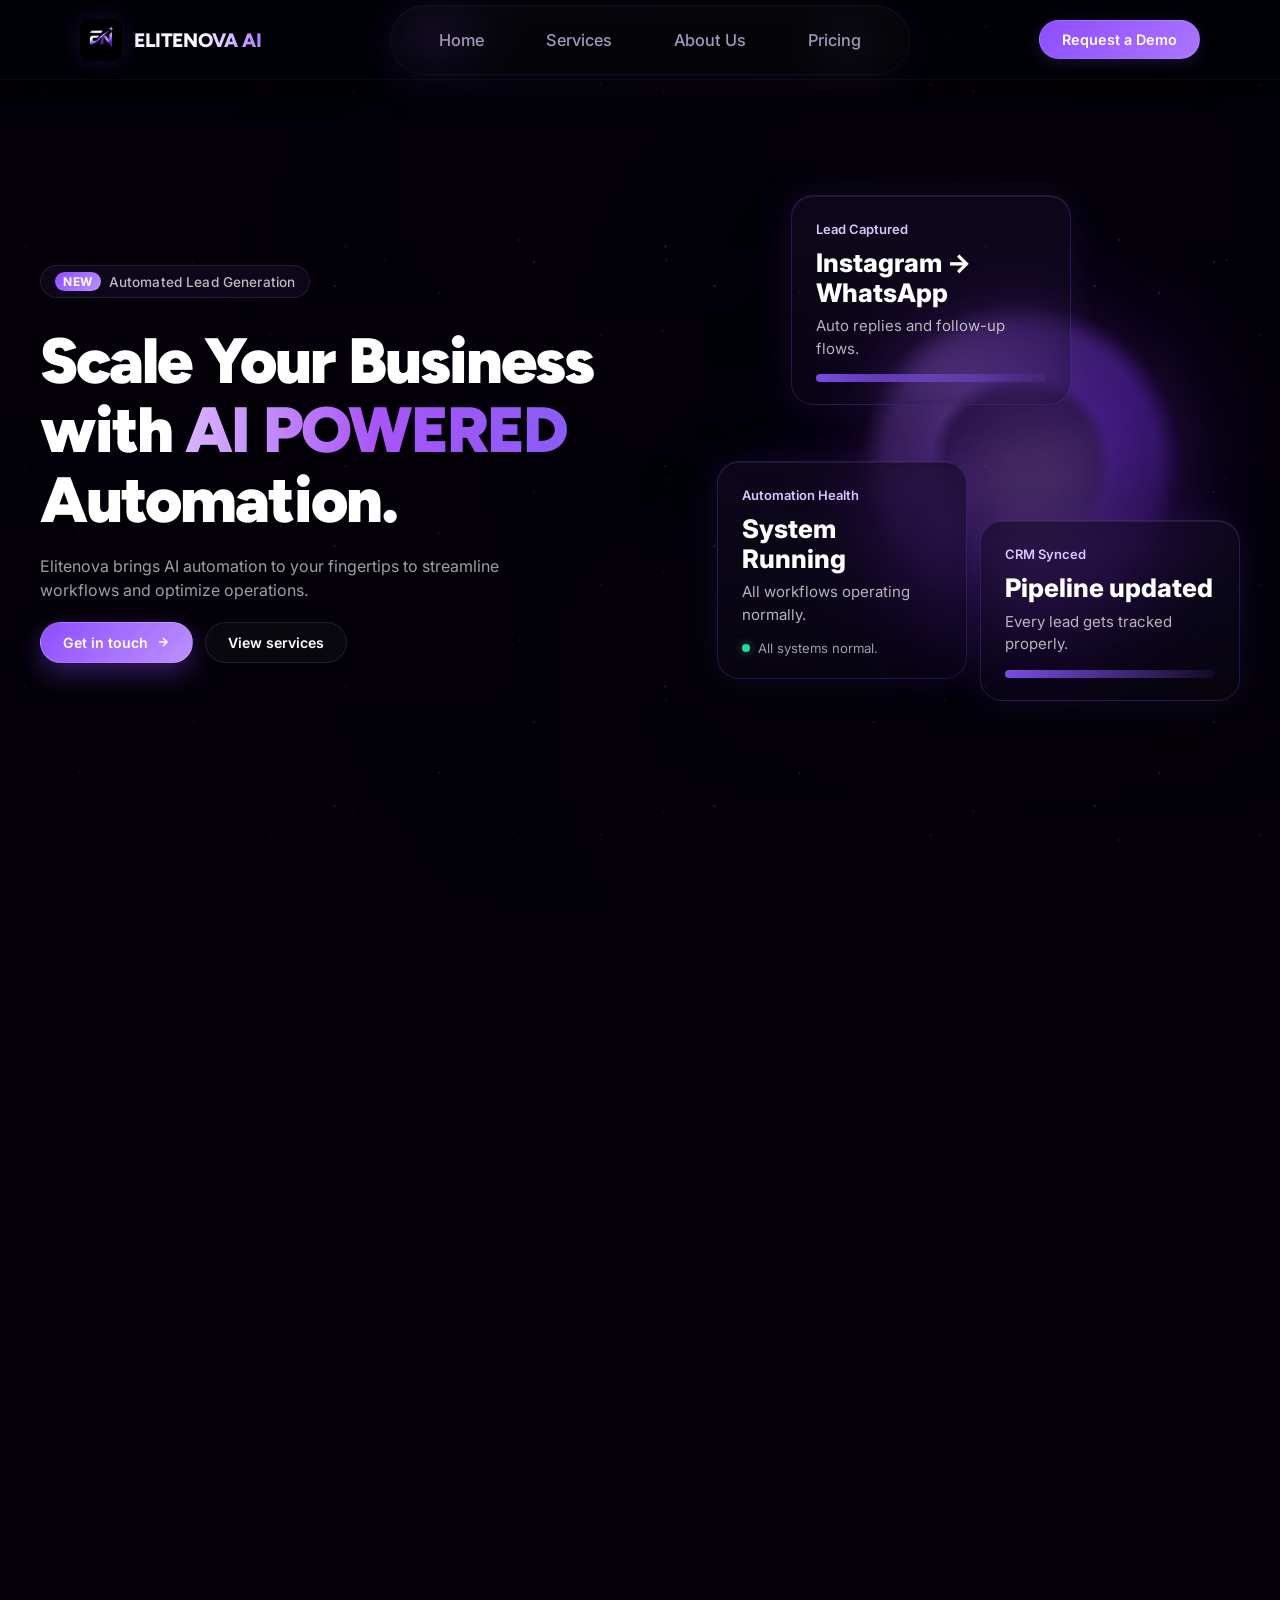
==== index.html @ 151b8655 "fixed up everything" ====
<!DOCTYPE html>
<html lang="en">
<head>
  <meta charset="UTF-8">
  <meta name="viewport" content="width=device-width, initial-scale=1.0">
  <meta name="description" content="Elitenova is a premium AI automation agency. Supercharge your workflow, automate lead generation, and scale operations with custom AI agents and intelligent data pipelines.">
  
  <!-- Open Graph Meta Tags -->
  <meta property="og:type" content="website">
  <meta property="og:title" content="Elitenova - Intelligent AI Automation & Custom Agents">
  <meta property="og:description" content="Supercharge your operations with intelligent workflows and autonomous AI agents designed to eliminate manual tasks and scale growth.">
  <meta property="og:image" content="https://framerusercontent.com/images/HMAXl2OBQIIUUaPBbnSBuo5EQYE.png">
  
  <!-- Page Title -->
  <title>Elitenova - Intelligent AI Automation for Modern Businesses</title>
  
  <!-- Favicon -->
  <link rel="icon" type="image/jpeg" href="./assets/ELITENOVA-LOGO.jpeg">
  
  <!-- CSS Stylesheet -->
  <link rel="stylesheet" href="./style.css">
  
  <!-- Three.js Import Map for ES Modules -->
  <script type="importmap">
    {
      "imports": {
        "three": "https://unpkg.com/three@0.160.0/build/three.module.js",
        "three/addons/": "https://unpkg.com/three@0.160.0/examples/jsm/"
      }
    }
  </script>
  <!-- Google Fonts for Integrations section -->
  <link href="https://fonts.googleapis.com/css2?family=Poppins:wght@400;600;700;800&family=Inter:wght@300;400;600&display=swap" rel="stylesheet">
  <style>
  /* Integrations / hero-like section styles inspired by reference */
  .integrations-section{padding:96px 24px;background:transparent;color:#fff;text-align:center}
  .integrations-section .section-tag{display:block;font-size:14px;color:#c8b9ff;margin-bottom:12px;font-family:Inter,system-ui,Segoe UI,Roboto}
  .integrations-section .section-title{font-family:Poppins,Inter,system-ui;font-weight:800;font-size:56px;line-height:1.02;margin:0 0 16px;color:#fff}
  .integrations-section .section-subtitle{max-width:900px;margin:0 auto 40px;color:rgba(255,255,255,0.78);font-size:16px}
  .integration-grid{display:flex;flex-wrap:nowrap;gap:28px;justify-content:center;align-items:center;overflow:hidden;padding:32px 8px}
  .integration-tile{width:84px;height:84px;background:#fff;border-radius:14px;display:flex;align-items:center;justify-content:center;box-shadow:0 6px 18px rgba(0,0,0,0.45);transition:transform .28s ease,box-shadow .28s;flex-shrink:0}
  .integration-tile img{width:44px;height:44px;object-fit:contain;border-radius:8px;filter:invert(1) grayscale(100%) brightness(200%)}
  /* Gmail tile should show full color logo */
  .integration-tile.brand-gmail{background:#ffffff}
  .integration-tile.brand-gmail img{filter:none;width:48px;height:48px;border-radius:6px}
  .integration-tile.brand-gmail svg{width:48px;height:48px}
  .integration-tile.center{width:110px;height:110px;border-radius:18px;background:linear-gradient(135deg,#7b3fd5,#b03cf0);box-shadow:0 30px 60px rgba(176,60,240,0.28);transform:scale(1.04)}
  .integration-tile.center img{width:56px;height:56px;filter:drop-shadow(0 6px 20px rgba(135,50,200,0.45))}
  .integration-actions{margin-top:40px;display:flex;gap:18px;justify-content:center}
  .btn-ghost{background:rgba(255,255,255,0.06);color:#fff;border:1px solid rgba(255,255,255,0.12);padding:12px 22px;border-radius:999px;font-family:Inter}
  @media(max-width:900px){.integration-grid{gap:18px;overflow-x:auto;padding:16px}.integrations-section .section-title{font-size:36px}}
  /* Brand color backgrounds for tiles */
  .integration-tile.brand-gmail{background:#ffffff}
  .integration-tile.brand-google{background:linear-gradient(135deg,#4285F4,#34A853,#FBBC05,#EA4335)}
  .integration-tile.brand-meta{background:#1877F2}
  .integration-tile.brand-openai{background:#111827}
  .integration-tile.brand-linkedin{background:#0077B5}
  .integration-tile.brand-instagram{background:linear-gradient(45deg,#f58529,#dd2a7b,#8134af)}
  /* subtle animated purple gradient overlay for integrations section */
  .integrations-section{position:relative;overflow:hidden}
  .integrations-section::after{content:"";position:absolute;inset:0;pointer-events:none;background:linear-gradient(180deg, rgba(138,43,226,0.08), rgba(75,0,130,0.08));mix-blend-mode:screen;filter:blur(28px);opacity:1;transform:translateZ(0);animation:slowShift 12s linear infinite}
  @keyframes slowShift{0%{transform:translateX(-6%) translateY(0) scale(1)}50%{transform:translateX(6%) translateY(-6px) scale(1.02)}100%{transform:translateX(-6%) translateY(0) scale(1)}}
  </style>
</head>
<body>

  <!-- Background Canvas Container for Three.js -->
  <div id="canvas-container">
    <canvas id="canvas-stars"></canvas>
    <canvas id="canvas-torus"></canvas>
  </div>

  <!-- Content Wrapper -->
  <div class="app-container">
    
    <!-- Ambient CSS Glow in case canvas loading takes time -->
    <div class="ambient-glow"></div>

    <!-- Header Navigation -->
    <header id="main-header">
      <div class="nav-container">
        <a href="#" class="logo">
          <img src="./assets/ELITENOVA-LOGO.jpeg" alt="Elitenova logo" class="logo-mark">
          <span class="logo-wordmark">ELITENOVA AI</span>
        </a>
        
        <div class="nav-pill">
          <ul class="nav-menu" id="nav-menu">
            <li><a href="index.html" class="nav-link">Home</a></li>
            <li><a href="services.html" class="nav-link">Services</a></li>
            <li><a href="about.html" class="nav-link">About Us</a></li>
            <li><a href="pricing.html" class="nav-link">Pricing</a></li>
            <li class="mobile-only"><a href="#cta" class="nav-cta-mobile">Request a Demo</a></li>
          </ul>
        </div>
        
        <div style="display: flex; align-items: center; gap: 16px;">
          <a href="#cta" class="nav-cta">Request a Demo</a>
          <div class="menu-toggle" id="menu-toggle">
            <span></span>
            <span></span>
            <span></span>
          </div>
        </div>
      </div>
    </header>

    <!-- Hero Section -->
    <section class="hero">
      <div class="hero-grid">
        <div class="hero-content">
          <div class="badge-capsule">
            <span class="badge-pill">New</span>
            <span class="badge-text">Automated Lead Generation</span>
          </div>

          <h1 class="hero-title">Scale Your Business with <span class="hero-accent">AI POWERED</span> Automation.</h1>

          <p class="hero-subtitle">Elitenova brings AI automation to your fingertips to streamline workflows and optimize operations.</p>

          <div class="hero-actions">
            <a href="#cta" class="btn btn-primary">
              Get in touch
              <svg viewBox="0 0 24 24" width="24" height="24">
                <line x1="5" y1="12" x2="19" y2="12"></line>
                <polyline points="12 5 19 12 12 19"></polyline>
              </svg>
            </a>
            <a href="#features" class="btn btn-secondary">View services</a>
          </div>
        </div>

        <div class="hero-visual" aria-hidden="true">
          <span class="hero-glow hero-glow-back"></span>
          <span class="hero-glow hero-glow-core"></span>
          <span class="hero-glow hero-glow-arc"></span>

          <div class="floating-card card-1">
            <small>Lead Captured</small>
            <h4>Instagram → WhatsApp</h4>
            <p>Auto replies and follow-up flows.</p>
            <div class="card-bar"></div>
          </div>

          <div class="floating-card card-2">
            <small>Automation Health</small>
            <h4>System Running</h4>
            <p>All workflows operating normally.</p>
            <div class="card-status">
              <span class="status-dot"></span>
              All systems normal.
            </div>
          </div>

          <div class="floating-card card-3">
            <small>CRM Synced</small>
            <h4>Pipeline updated</h4>
            <p>Every lead gets tracked properly.</p>
            <div class="card-bar"></div>
          </div>
        </div>
      </div>
    </section>

    <!-- WHY ELITENOVA AI? Bento Grid (Uiverse-style cards) - moved below Capabilities -->
    <!-- Section removed here; it will be re-inserted below the Capabilities section for a bento layout -->

    <!-- Logo Ticker Section -->
    <section class="ticker-section">
      <div class="ticker-title">Powering operations for modern teams</div>
      <div class="ticker-wrap">
        <!-- Doubled items to ensure seamless loop -->
        <div class="ticker-track">
          <div class="ticker-item">
            <svg viewBox="0 0 24 24" width="24" height="24"><path d="M12 2L2 7l10 5 10-5-10-5zM2 17l10 5 10-5M2 12l10 5 10-5" fill="none" stroke="currentColor" stroke-width="2" stroke-linecap="round" stroke-linejoin="round"/></svg>
            VERTEX TECH
          </div>
          <div class="ticker-item">
            <svg viewBox="0 0 24 24" width="24" height="24"><circle cx="12" cy="12" r="10" fill="none" stroke="currentColor" stroke-width="2"/><path d="M12 2a15.3 15.3 0 0 1 4 10 15.3 15.3 0 0 1-4 10 15.3 15.3 0 0 1-4-10 15.3 15.3 0 0 1 4-10z" fill="none" stroke="currentColor" stroke-width="2"/></svg>
            ORBIT GLOBAL
          </div>
          <div class="ticker-item">
            <svg viewBox="0 0 24 24" width="24" height="24"><polygon points="12 2 22 8.5 22 15.5 12 22 2 15.5 2 8.5" fill="none" stroke="currentColor" stroke-width="2" stroke-linejoin="round"/></svg>
            SYNAPSE AI
          </div>
          <div class="ticker-item">
            <svg viewBox="0 0 24 24" width="24" height="24"><path d="M18 3a3 3 0 0 0-3 3v12a3 3 0 0 0 3 3 3 3 0 0 0 3-3V6a3 3 0 0 0-3-3zM6 3a3 3 0 0 0-3 3v12a3 3 0 0 0 3 3 3 3 0 0 0 3-3V6a3 3 0 0 0-3-3z" fill="none" stroke="currentColor" stroke-width="2"/></svg>
            ECHO PROTOCOL
          </div>
          <div class="ticker-item">
            <svg viewBox="0 0 24 24" width="24" height="24"><path d="M4.5 16.5c-1.5 1.25-2.5 3-2.5 5.5h20c0-2.5-1-4.25-2.5-5.5S15 15 12 15s-6 .25-7.5 1.5z" fill="none" stroke="currentColor" stroke-width="2"/><circle cx="12" cy="6" r="4" fill="none" stroke="currentColor" stroke-width="2"/></svg>
            NEXUS CORP
          </div>
          <div class="ticker-item">
            <svg viewBox="0 0 24 24" width="24" height="24"><path d="M12 2L2 22h20L12 2z" fill="none" stroke="currentColor" stroke-width="2" stroke-linejoin="round"/></svg>
            APEX MATRIX
          </div>
          <!-- Loop Duplication -->
          <div class="ticker-item">
            <svg viewBox="0 0 24 24" width="24" height="24"><path d="M12 2L2 7l10 5 10-5-10-5zM2 17l10 5 10-5M2 12l10 5 10-5" fill="none" stroke="currentColor" stroke-width="2" stroke-linecap="round" stroke-linejoin="round"/></svg>
            VERTEX TECH
          </div>
          <div class="ticker-item">
            <svg viewBox="0 0 24 24" width="24" height="24"><circle cx="12" cy="12" r="10" fill="none" stroke="currentColor" stroke-width="2"/><path d="M12 2a15.3 15.3 0 0 1 4 10 15.3 15.3 0 0 1-4 10 15.3 15.3 0 0 1-4-10 15.3 15.3 0 0 1 4-10z" fill="none" stroke="currentColor" stroke-width="2"/></svg>
            ORBIT GLOBAL
          </div>
          <div class="ticker-item">
            <svg viewBox="0 0 24 24" width="24" height="24"><polygon points="12 2 22 8.5 22 15.5 12 22 2 15.5 2 8.5" fill="none" stroke="currentColor" stroke-width="2" stroke-linejoin="round"/></svg>
            SYNAPSE AI
          </div>
          <div class="ticker-item">
            <svg viewBox="0 0 24 24" width="24" height="24"><path d="M18 3a3 3 0 0 0-3 3v12a3 3 0 0 0 3 3 3 3 0 0 0 3-3V6a3 3 0 0 0-3-3zM6 3a3 3 0 0 0-3 3v12a3 3 0 0 0 3 3 3 3 0 0 0 3-3V6a3 3 0 0 0-3-3z" fill="none" stroke="currentColor" stroke-width="2"/></svg>
            ECHO PROTOCOL
          </div>
          <div class="ticker-item">
            <svg viewBox="0 0 24 24" width="24" height="24"><path d="M4.5 16.5c-1.5 1.25-2.5 3-2.5 5.5h20c0-2.5-1-4.25-2.5-5.5S15 15 12 15s-6 .25-7.5 1.5z" fill="none" stroke="currentColor" stroke-width="2"/><circle cx="12" cy="6" r="4" fill="none" stroke="currentColor" stroke-width="2"/></svg>
            NEXUS CORP
          </div>
          <div class="ticker-item">
            <svg viewBox="0 0 24 24" width="24" height="24"><path d="M12 2L2 22h20L12 2z" fill="none" stroke="currentColor" stroke-width="2" stroke-linejoin="round"/></svg>
            APEX MATRIX
          </div>
        </div>
      </div>
    </section>

    <!-- Services / Features Grid Section -->
    <section class="features-section" id="features">
      <div class="section-header reveal">
        <span class="section-tag">Capabilities</span>
        <h2 class="section-title">Automate everything. Focus on growth.</h2>
        <p class="section-subtitle">We design bespoke AI pipelines, autonomous agents, and smart databases integrated directly into your existing stack.</p>
      </div>
      
      <div class="features-grid">
        <!-- Feature 1 -->
          <div class="feature-card reveal">
            <div class="feature-icon-box">
              <svg viewBox="0 0 24 24" aria-hidden="true"><path d="M12 12a4 4 0 1 0-4-4 4 4 0 0 0 4 4zM6 20v-1a4 4 0 0 1 4-4h4a4 4 0 0 1 4 4v1" stroke-linecap="round" stroke-linejoin="round"/></svg>
            </div>
            <h3>Lead Generation</h3>
            <p class="feature-lead"><strong>Generate More Qualified Leads</strong></p>
            <ul class="feature-list">
              <li><svg viewBox="0 0 24 24" aria-hidden="true"><polyline points="20 6 9 17 4 12" stroke-linecap="round" stroke-linejoin="round"/></svg><span>Capture leads automatically</span></li>
              <li><svg viewBox="0 0 24 24" aria-hidden="true"><polyline points="20 6 9 17 4 12" stroke-linecap="round" stroke-linejoin="round"/></svg><span>Organize customer inquiries</span></li>
              <li><svg viewBox="0 0 24 24" aria-hidden="true"><polyline points="20 6 9 17 4 12" stroke-linecap="round" stroke-linejoin="round"/></svg><span>Never miss an opportunity</span></li>
              <li><svg viewBox="0 0 24 24" aria-hidden="true"><polyline points="20 6 9 17 4 12" stroke-linecap="round" stroke-linejoin="round"/></svg><span>Increase conversion potential</span></li>
            </ul>
          </div>

          <!-- Feature 2 -->
          <div class="feature-card reveal">
            <div class="feature-icon-box">
              <svg viewBox="0 0 24 24" aria-hidden="true"><path d="M12 2v4" stroke-linecap="round" stroke-linejoin="round"/><path d="M7 8h10l-1 9H8z" stroke-linecap="round" stroke-linejoin="round"/></svg>
            </div>
            <h3>Customer Automation</h3>
            <p class="feature-lead"><strong>Automate Customer Communication</strong></p>
            <ul class="feature-list">
              <li><svg viewBox="0 0 24 24" aria-hidden="true"><circle cx="12" cy="12" r="10" stroke-linecap="round" stroke-linejoin="round"/></svg><span>Instant customer responses</span></li>
              <li><svg viewBox="0 0 24 24" aria-hidden="true"><circle cx="12" cy="12" r="10" stroke-linecap="round" stroke-linejoin="round"/></svg><span>24/7 engagement</span></li>
              <li><svg viewBox="0 0 24 24" aria-hidden="true"><circle cx="12" cy="12" r="10" stroke-linecap="round" stroke-linejoin="round"/></svg><span>Automated follow-ups</span></li>
              <li><svg viewBox="0 0 24 24" aria-hidden="true"><circle cx="12" cy="12" r="10" stroke-linecap="round" stroke-linejoin="round"/></svg><span>Improved customer experience</span></li>
            </ul>
          </div>

          <!-- Feature 3 -->
          <div class="feature-card reveal">
            <div class="feature-icon-box">
              <svg viewBox="0 0 24 24" aria-hidden="true"><path d="M3 17l6-6 4 4 8-8" stroke-linecap="round" stroke-linejoin="round"/></svg>
            </div>
            <h3>Business Growth</h3>
            <p class="feature-lead"><strong>Scale Your Business Efficiently</strong></p>
            <ul class="feature-list">
              <li><svg viewBox="0 0 24 24" aria-hidden="true"><path d="M3 17l6-6 4 4 8-8" stroke-linecap="round" stroke-linejoin="round"/></svg><span>Reduce manual workload</span></li>
              <li><svg viewBox="0 0 24 24" aria-hidden="true"><path d="M3 17l6-6 4 4 8-8" stroke-linecap="round" stroke-linejoin="round"/></svg><span>Save valuable time</span></li>
              <li><svg viewBox="0 0 24 24" aria-hidden="true"><path d="M3 17l6-6 4 4 8-8" stroke-linecap="round" stroke-linejoin="round"/></svg><span>Streamline operations</span></li>
              <li><svg viewBox="0 0 24 24" aria-hidden="true"><path d="M3 17l6-6 4 4 8-8" stroke-linecap="round" stroke-linejoin="round"/></svg><span>Focus on growth</span></li>
            </ul>
          </div>

        
      </div>
    </section>
    <!-- WHY ELITENOVA AI? Bento Grid (Uiverse-style cards) - inserted below Capabilities -->
    <section class="why-section reveal" id="why">
      <div class="why-header">
        <div class="bento-badge">WHY ELITENOVA AI?</div>
        <h2 class="why-title">Why choose Elitenova</h2>
        <p class="why-sub">Save time, convert more leads, and scale support with intelligent automation built for modern teams.</p>
      </div>

      <div class="bento-grid">
        <!-- Card: Save Time Through Automation (Large) -->
        <div class="card card--lg reveal" tabindex="0">
          <div class="card__border"></div>
          <div class="card_title__container">
            <span class="card_title">Save Time Through Automation</span>
            <p class="card_paragraph">Automate repetitive workflows so teams focus on high-value work.</p>
          </div>
          <hr class="line" />
          <ul class="card__list">
            <li class="card__list_item"><span class="check">[✓]</span><span class="list_text">Automate workflows</span></li>
            <li class="card__list_item"><span class="check">[✓]</span><span class="list_text">Reduce manual tasks</span></li>
            <li class="card__list_item"><span class="check">[✓]</span><span class="list_text">Faster time-to-value</span></li>
          </ul>
          <button class="button">Book a Call</button>
        </div>

        <!-- Card: Never Miss A Lead (Medium) -->
        <div class="card card--md reveal" tabindex="0">
          <div class="card__border"></div>
          <div class="card_title__container">
            <span class="card_title">Never Miss A Lead</span>
            <p class="card_paragraph">Centralize capture and routing so prospects are followed up instantly.</p>
          </div>
          <hr class="line" />
          <ul class="card__list">
            <li class="card__list_item"><span class="check">[✓]</span><span class="list_text">Centralized lead capture</span></li>
            <li class="card__list_item"><span class="check">[✓]</span><span class="list_text">Instant routing</span></li>
            <li class="card__list_item"><span class="check">[✓]</span><span class="list_text">Auto follow-ups</span></li>
          </ul>
          <button class="button">Book a Call</button>
        </div>

        <!-- Card: Improve Customer Response Speed (Medium) -->
        <div class="card card--md reveal" tabindex="0">
          <div class="card__border"></div>
          <div class="card_title__container">
            <span class="card_title">Improve Customer Response Speed</span>
            <p class="card_paragraph">Instant automated replies and smart routing improve satisfaction.</p>
          </div>
          <hr class="line" />
          <ul class="card__list">
            <li class="card__list_item"><span class="check">[✓]</span><span class="list_text">Instant replies</span></li>
            <li class="card__list_item"><span class="check">[✓]</span><span class="list_text">Smart routing</span></li>
            <li class="card__list_item"><span class="check">[✓]</span><span class="list_text">24/7 engagement</span></li>
          </ul>
          <button class="button">Book a Call</button>
        </div>

        <!-- Card: Reduce Manual Work (Small) -->
        <div class="card card--sm reveal" tabindex="0">
          <div class="card__border"></div>
          <div class="card_title__container">
            <span class="card_title">Reduce Manual Work</span>
            <p class="card_paragraph">Automations replace tedious tasks with reliable processes.</p>
          </div>
          <hr class="line" />
          <ul class="card__list">
            <li class="card__list_item"><span class="check">[✓]</span><span class="list_text">Eliminate repetitive tasks</span></li>
            <li class="card__list_item"><span class="check">[✓]</span><span class="list_text">Reliable processes</span></li>
          </ul>
          <button class="button">Book a Call</button>
        </div>

        <!-- Card: Scale Support & Increase Conversions (Small) -->
        <div class="card card--sm reveal" tabindex="0">
          <div class="card__border"></div>
          <div class="card_title__container">
            <span class="card_title">Scale Support & Increase Conversions</span>
            <p class="card_paragraph">Smart assistants handle routine queries while personalized nudges lift conversion rates.</p>
          </div>
          <hr class="line" />
          <ul class="card__list">
            <li class="card__list_item"><span class="check">[✓]</span><span class="list_text">Smart assistants</span></li>
            <li class="card__list_item"><span class="check">[✓]</span><span class="list_text">Personalized nudges</span></li>
          </ul>
          <button class="button">Book a Call</button>
        </div>

        <!-- Card: Extras / small promo (Medium) -->
        <div class="card card--md reveal" tabindex="0">
          <div class="card__border"></div>
          <div class="card_title__container">
            <span class="card_title">Increase Conversions</span>
            <p class="card_paragraph">Convert more visitors with timely contextual nudges and smart routing.</p>
          </div>
          <hr class="line" />
          <ul class="card__list">
            <li class="card__list_item"><span class="check">[✓]</span><span class="list_text">Higher conversion rates</span></li>
          </ul>
          <button class="button">Book a Call</button>
        </div>
      </div>
    </section>

    <!-- Integrations Section (reference: adsgency.ai) -->
    <section class="integrations-section" id="integrations">
      <div class="section-header">
        <span class="section-tag">Integrations</span>
        <h2 class="section-title">Launch your Campaign from One Platform</h2>
        <p class="section-subtitle">Launch and promote your content with ease using our integrated advertising platform.</p>
      </div>

      <div class="integration-grid" role="list">
        <div class="integration-tile brand-gmail" role="listitem" aria-label="Gmail">
          <!-- User-provided Gmail SVG (sized 32x32) -->
          <svg xmlns="http://www.w3.org/2000/svg" width="48" height="48" viewBox="0 0 32 32" id="gmail">
            <path fill="#ea4435" d="M16.58,19.1068l-12.69-8.0757A3,3,0,0,1,7.1109,5.97l9.31,5.9243L24.78,6.0428A3,3,0,0,1,28.22,10.9579Z"></path>
            <path fill="#00ac47" d="M25.5,5.5h4a0,0,0,0,1,0,0v18a3,3,0,0,1-3,3h0a3,3,0,0,1-3-3V7.5a2,2,0,0,1,2-2Z" transform="rotate(180 26.5 16)"></path>
            <path fill="#ffba00" d="M29.4562,8.0656c-.0088-.06-.0081-.1213-.0206-.1812-.0192-.0918-.0549-.1766-.0823-.2652a2.9312,2.9312,0,0,0-.0958-.2993c-.02-.0475-.0508-.0892-.0735-.1354A2.9838,2.9838,0,0,0,28.9686,6.8c-.04-.0581-.09-.1076-.1342-.1626a3.0282,3.0282,0,0,0-.2455-.2849c-.0665-.0647-.1423-.1188-.2146-.1771a3.02,3.02,0,0,0-.24-.1857c-.0793-.0518-.1661-.0917-.25-.1359-.0884-.0461-.175-.0963-.267-.1331-.0889-.0358-.1837-.0586-.2766-.0859s-.1853-.06-.2807-.0777a3.0543,3.0543,0,0,0-.357-.036c-.0759-.0053-.1511-.0186-.2273-.018a2.9778,2.9778,0,0,0-.4219.0425c-.0563.0084-.113.0077-.1689.0193a33.211,33.211,0,0,0-.5645.178c-.0515.022-.0966.0547-.1465.0795A2.901,2.901,0,0,0,23.5,8.5v5.762l4.72-3.3043a2.8878,2.8878,0,0,0,1.2359-2.8923Z"></path>
            <path fill="#4285f4" d="M5.5,5.5h0a3,3,0,0,1,3,3v18a0,0,0,0,1,0,0h-4a2,2,0,0,1-2-2V8.5a3,3,0,0,1,3-3Z"></path>
            <path fill="#c52528" d="M2.5439,8.0656c.0088-.06.0081-.1213.0206-.1812.0192-.0918.0549-.1766.0823-.2652A2.9312,2.9312,0,0,1,2.7426,7.32c.02-.0475.0508-.0892.0736-.1354A2.9719,2.9719,0,0,1,3.0316,6.8c.04-.0581.09-.1076.1342-.1626a3.0272,3.0272,0,0,1,.2454-.2849c.0665-.0647.1423-.1188.2147-.1771a3.0005,3.0005,0,0,1,.24-.1857c.0793-.0518.1661-.0917.25-.1359A2.9747,2.9747,0,0,1,4.3829,5.72c.089-.0358.1838-.0586.2766-.0859s.1853-.06.2807-.0777a3.0565,3.0565,0,0,1,.357-.036c.076-.0053.1511-.0186.2273-.018a2.9763,2.9763,0,0,1,.4219.0425c.0563.0084.113.0077.169.0193a2.9056,2.9056,0,0,1,.286.0888,2.9157,2.9157,0,0,1,.2785.0892c.0514.022.0965.0547.1465.0795a2.9745,2.9745,0,0,1,.3742.21A2.9943,2.9943,0,0,1,8.5,8.5v5.762L3.78,10.9579A2.8891,2.8891,0,0,1,2.5439,8.0656Z"></path>
          </svg>
        </div>

        

        <div class="integration-tile brand-meta" role="listitem">
          <img src="https://cdn.jsdelivr.net/gh/simple-icons/simple-icons/icons/meta.svg" alt="Meta">
        </div>

        <div class="integration-tile brand-openai" role="listitem">
          <img src="https://cdn.jsdelivr.net/gh/simple-icons/simple-icons/icons/facebook.svg" alt="OpenAI">
        </div>

        <div class="integration-tile brand-linkedin" role="listitem">
          <img src="https://cdn.jsdelivr.net/gh/simple-icons/simple-icons/icons/linkedin.svg" alt="LinkedIn">
        </div>

        <div class="integration-tile brand-instagram" role="listitem">
          <img src="https://cdn.jsdelivr.net/gh/simple-icons/simple-icons/icons/instagram.svg" alt="Instagram">
        </div>
      </div>

      <div class="integration-actions">
        <a class="btn-ghost" href="#cta">Request Demo</a>
      </div>
    </section>

    <!-- Call To Action Section -->
    <section class="cta-section" id="cta">
      <div class="cta-box reveal">
        <div class="cta-sheen" aria-hidden="true"></div>
        <span class="cta-tag">Partner with Elitenova</span>
        <h2 class="cta-title">Unlock Next-Gen Efficiency</h2>
        <p class="cta-desc">Build custom integrations, and smart virtual assistants.<br> Book a demo today.</p>
        
        <form class="cta-form" id="cta-form">
          <input type="email" class="cta-input" placeholder="Enter your business email" required>
          <button type="submit" class="cta-btn">Book Discovery Call</button>
        </form>
        <div class="cta-msg" id="cta-msg">Thank you! We will reach out shortly to schedule your call.</div>
      </div>
    </section>

    <!-- Footer -->
    <div id="site-footer"></div>

  </div>

  <!-- JavaScript Entrypoints -->
  <script type="module" src="./background3d.js"></script>
  <script type="module" src="./main.js"></script>
  <script src="./footer.js"></script>
</body>
</html>
---- style.css ----
/* Import modern premium typography */
@import url('https://fonts.googleapis.com/css2?family=Figtree:ital,wght@0,300..900;1,300..900&family=Inter:wght@100..900&display=swap');

/* Reset and Core Variables */
:root {
  --bg-color: #040109;
  --bg-card: rgba(17, 10, 29, 0.58);
  --border-color: rgba(210, 191, 255, 0.12);
  --text-primary: #ffffff;
  --text-muted: #a199b8;
  --primary-purple: #8d4dff;
  --primary-glow: rgba(141, 77, 255, 0.52);
  --accent-pink: #d9b5ff;
  --accent-pink-glow: rgba(217, 181, 255, 0.34);
  --accent-violet-deep: #5d22d8;
  --accent-silver: #f4f1ff;
  --transition-smooth: all 0.35s cubic-bezier(0.16, 1, 0.3, 1);
  --font-heading: 'Figtree', sans-serif;
  --font-body: 'Inter', sans-serif;
}

* {
  box-sizing: border-box;
  margin: 0;
  padding: 0;
}

html,
body {
  width: 100%;
  height: 100%;
  background-color: var(--bg-color);
  color: var(--text-primary);
  font-family: var(--font-body);
  overflow-x: hidden;
  scroll-behavior: smooth;
  -webkit-font-smoothing: antialiased;
}

/* Custom Scrollbar */
::-webkit-scrollbar {
  width: 8px;
}

::-webkit-scrollbar-track {
  background: var(--bg-color);
}

::-webkit-scrollbar-thumb {
  background: rgba(255, 255, 255, 0.15);
  border-radius: 4px;
}

::-webkit-scrollbar-thumb:hover {
  background: var(--primary-purple);
}

/* Ambient Glow Background Element (pure CSS backing backup) */
.ambient-glow {
  position: absolute;
  top: 48%;
  left: 50%;
  transform: translate(-50%, -50%);
  width: 640px;
  height: 640px;
  background: radial-gradient(circle, rgba(151, 86, 255, 0.18) 0%, rgba(126, 58, 242, 0.08) 34%, rgba(3, 0, 8, 0) 72%);
  filter: blur(110px);
  pointer-events: none;
  z-index: 1;
}

/* Background 3D Canvas Container */
#canvas-container {
  position: fixed;
  top: 0;
  left: 0;
  width: 100vw;
  height: 100vh;
  z-index: 0;
  pointer-events: none;
}

/* Base Wrapper for Content */
.app-container {
  position: relative;
  width: 100%;
  z-index: 1;
}

/* Header & Navbar */
header {
  position: fixed;
  top: 0;
  left: 0;
  width: 100%;
  height: 80px;
  display: flex;
  justify-content: center;
  align-items: center;
  z-index: 9999;
  transition: var(--transition-smooth);
  background: rgba(3, 0, 8, 0.56);
  backdrop-filter: blur(10px);
  -webkit-backdrop-filter: blur(10px);
  border-bottom: 1px solid rgba(255, 255, 255, 0.03);
  box-shadow: 0 6px 30px rgba(0, 0, 0, 0.55);
}

header.scrolled {
  /* Keep scrolled state slightly stronger */
  background: rgba(3, 0, 8, 0.8);
  backdrop-filter: blur(12px);
  -webkit-backdrop-filter: blur(12px);
  border-bottom: 1px solid var(--border-color);
  height: 70px;
}

.nav-container {
  width: 100%;
  max-width: 1200px;
  padding: 0 40px;
  display: flex;
  justify-content: space-between;
  align-items: center;
}

.logo {
  display: flex;
  align-items: center;
  gap: 12px;
  text-decoration: none;
  color: var(--text-primary);
  font-family: var(--font-heading);
  font-weight: 800;
  font-size: 1.22rem;
  letter-spacing: -0.02em;
}

.logo-mark {
  width: 42px;
  height: 42px;
  object-fit: cover;
  object-position: center 56%;
  border-radius: 10px;
  box-shadow: 0 0 24px rgba(141, 77, 255, 0.18);
}

.logo-wordmark {
  /* Animated gradient text: shifts to purple-white on hover */
  background: linear-gradient(90deg, #f4f1ff 0%, #ffffff 24%, var(--primary-purple) 60%, #ab75ff 100%);
  background-size: 200% 100%;
  background-position: 0% 0%;
  -webkit-background-clip: text;
  background-clip: text;
  -webkit-text-fill-color: transparent;
  transition: background-position 520ms cubic-bezier(0.2, 0.9, 0.2, 1), filter 360ms ease;
}

.logo:hover .logo-wordmark {
  background-position: 100% 0%;
  filter: drop-shadow(0 6px 18px rgba(141, 77, 255, 0.14));
}

.nav-menu {
  display: flex;
  align-items: center;
  gap: 32px;
  list-style: none;
}

.nav-link {
  text-decoration: none;
  color: var(--text-muted);
  font-weight: 500;
  font-size: 0.95rem;
  transition: var(--transition-smooth);
  position: relative;
}

.nav-link:hover {
  color: var(--text-primary);
}

.nav-link::after {
  /* underline removed for per-link bubble design */
  display: none;
}

/* Liquid-glass pill wrapper for navbar (visual only) */
.nav-pill {
  position: relative;
  display: inline-flex;
  align-items: center;
  padding: 14px 34px;
  border-radius: 999px;
  background: linear-gradient(180deg, rgba(255, 255, 255, 0.02), rgba(255, 255, 255, 0.01));
  border: 1px solid rgba(255, 255, 255, 0.04);
  box-shadow: 0 10px 40px rgba(141, 77, 255, 0.06), inset 0 1px 0 rgba(255, 255, 255, 0.02);
  backdrop-filter: blur(12px);
  -webkit-backdrop-filter: blur(12px);
  transition: var(--transition-smooth);
  z-index: 102;
  min-height: 56px;
}

.nav-pill::before {
  content: '';
  position: absolute;
  inset: 0;
  border-radius: inherit;
  pointer-events: none;
  background: radial-gradient(420px circle at 8% 40%, rgba(141, 77, 255, 0.12), transparent 18%), radial-gradient(320px circle at 88% 60%, rgba(217, 181, 255, 0.06), transparent 14%);
  mix-blend-mode: screen;
  filter: blur(18px);
  opacity: 0.98;
}

/* Remove pill-wide hover fill; instead apply hover to individual links below */

/* Large nav items inside the pill */
.nav-menu {
  gap: 34px;
}

/* Individual link appearance and per-link purple hover-fill */
.nav-link {
  position: relative;
  display: inline-flex;
  align-items: center;
  padding: 10px 14px;
  border-radius: 14px;
  font-size: 1.02rem;
  color: var(--text-muted);
  transition: color 0.25s ease;
  z-index: 2;
}

.nav-link::before {
  content: '';
  position: absolute;
  inset: 0;
  /* rectangular with softened corners */
  border-radius: 12px;
  background: linear-gradient(90deg, rgba(94, 31, 167, 0.56) 0%, rgba(129, 74, 200, 0.5) 60%);
  opacity: 0;
  transform: none;
  /* fade-in effect only */
  transition: opacity 220ms ease, box-shadow 220ms ease;
  pointer-events: none;
  mix-blend-mode: normal;
}

.nav-link:hover::before {
  opacity: 0.98;
  box-shadow: 0 10px 30px rgba(94, 31, 167, 0.32);
}

.nav-link:hover {
  color: #ffffff;
}

@keyframes nav-flow {
  0% {
    transform: translateX(-6%) translateY(0) scale(1);
  }

  50% {
    transform: translateX(6%) translateY(-3%) scale(1.01);
  }

  100% {
    transform: translateX(-6%) translateY(0) scale(1);
  }
}

.nav-cta {
  background: linear-gradient(135deg, var(--primary-purple), #ab75ff);
  color: var(--text-primary);
  text-decoration: none;
  padding: 10px 22px;
  border-radius: 99px;
  font-weight: 600;
  font-size: 0.9rem;
  border: 1px solid rgba(255, 255, 255, 0.1);
  box-shadow: 0 4px 15px rgba(129, 74, 200, 0.2);
  transition: var(--transition-smooth);
}

.nav-cta:hover {
  background: linear-gradient(135deg, #9e61ff, #c693ff);
  box-shadow: 0 6px 20px var(--accent-pink-glow);
  transform: translateY(-2px);
}

/* Hero Section */
.hero {
  position: relative;
  min-height: 100vh;
  display: flex;
  align-items: center;
  padding: 138px 40px 110px;
  overflow: hidden;
  isolation: isolate;
}

.hero-grid {
  position: relative;
  z-index: 3;
  width: 100%;
  max-width: 1240px;
  margin: 0 auto;
  display: grid;
  grid-template-columns: minmax(0, 1.08fr) minmax(0, 0.92fr);
  gap: clamp(32px, 5vw, 72px);
  align-items: center;
}

.hero-content {
  display: flex;
  flex-direction: column;
  align-items: flex-start;
  text-align: left;
}

.hero::before {
  content: '';
  position: absolute;
  inset: 0;
  background-image:
    radial-gradient(circle at 8% 12%, rgba(255, 255, 255, 0.9) 0 1px, transparent 1.4px),
    radial-gradient(circle at 22% 22%, rgba(255, 255, 255, 0.75) 0 1px, transparent 1.5px),
    radial-gradient(circle at 38% 18%, rgba(255, 255, 255, 0.55) 0 0.9px, transparent 1.4px),
    radial-gradient(circle at 57% 14%, rgba(255, 255, 255, 0.8) 0 1px, transparent 1.5px),
    radial-gradient(circle at 73% 20%, rgba(255, 255, 255, 0.6) 0 1px, transparent 1.5px),
    radial-gradient(circle at 88% 10%, rgba(255, 255, 255, 0.9) 0 1.2px, transparent 1.6px),
    radial-gradient(circle at 14% 38%, rgba(255, 255, 255, 0.5) 0 0.9px, transparent 1.4px),
    radial-gradient(circle at 82% 34%, rgba(255, 255, 255, 0.5) 0 1px, transparent 1.4px);
  background-size: 320px 220px, 360px 240px, 280px 220px, 340px 230px, 300px 200px, 380px 260px, 310px 240px, 330px 250px;
  background-repeat: repeat;
  opacity: 0.18;
  z-index: 0;
}

.hero::after {
  content: '';
  position: absolute;
  inset: 0;
  background:
    radial-gradient(circle at 78% 42%, rgba(3, 0, 8, 0) 0%, rgba(3, 0, 8, 0.08) 18%, rgba(3, 0, 8, 0.28) 42%, rgba(3, 0, 8, 0.62) 72%),
    linear-gradient(to bottom, rgba(3, 0, 8, 0.03) 0%, rgba(3, 0, 8, 0.14) 26%, rgba(3, 0, 8, 0.4) 52%, rgba(3, 0, 8, 0.08) 100%);
  z-index: 1;
}

.hero-visual {
  position: relative;
  width: 100%;
  min-height: clamp(420px, 42vw, 540px);
  pointer-events: none;
  z-index: 2;
  filter: saturate(1.12);
}

.hero-glow {
  position: absolute;
  border-radius: 50%;
  top: 50%;
  left: 58%;
  width: min(100%, 460px);
  height: min(100%, 460px);
  transform: translate(-50%, -50%);
}

.hero-glow-back {
  background:
    radial-gradient(circle at 50% 50%, rgba(188, 121, 255, 0.28) 0%, rgba(137, 78, 235, 0.22) 24%, rgba(78, 26, 148, 0.12) 46%, rgba(3, 0, 8, 0) 74%);
  filter: blur(42px);
  transform: translate(-50%, -50%) scale(1.12);
  opacity: 0.95;
}

.hero-glow-core {
  background:
    radial-gradient(circle at 52% 54%, rgba(255, 255, 255, 0.18) 0%, rgba(226, 176, 255, 0.16) 10%, rgba(181, 107, 255, 0.26) 18%, rgba(128, 56, 226, 0.2) 32%, rgba(3, 0, 8, 0) 60%);
  filter: blur(38px);
  transform: translate(-50%, -50%) scale(0.88);
  opacity: 1;
}

.hero-glow-arc {
  width: min(100%, 380px);
  height: min(100%, 380px);
  background: conic-gradient(from 210deg, rgba(3, 0, 8, 0) 0deg, rgba(170, 95, 255, 0.06) 42deg, rgba(186, 122, 255, 0.5) 126deg, rgba(108, 45, 210, 0.44) 214deg, rgba(3, 0, 8, 0) 320deg, rgba(3, 0, 8, 0) 360deg);
  filter: blur(20px);
  transform: translate(-50%, -50%) rotate(-12deg) scale(0.94);
  opacity: 0.86;
  -webkit-mask: radial-gradient(circle at center, transparent 30%, #000 36%, #000 54%, transparent 64%);
  mask: radial-gradient(circle at center, transparent 30%, #000 36%, #000 54%, transparent 64%);
}

.badge-capsule {
  display: inline-flex;
  align-items: center;
  gap: 8px;
  background: rgba(129, 74, 200, 0.1);
  border: 1px solid var(--border-color);
  padding: 6px 14px;
  border-radius: 99px;
  margin-bottom: 28px;
  transition: var(--transition-smooth);
  backdrop-filter: blur(4px);
}

.badge-capsule:hover {
  border-color: rgba(223, 122, 254, 0.3);
  box-shadow: 0 0 15px rgba(129, 74, 200, 0.1);
  transform: translateY(-1px);
}

.badge-pill {
  background: linear-gradient(135deg, var(--primary-purple), #bc91ff);
  color: var(--text-primary);
  font-size: 0.75rem;
  font-weight: 700;
  padding: 2px 8px;
  border-radius: 99px;
  text-transform: uppercase;
  letter-spacing: 0.05em;
}

.badge-text {
  color: rgba(255, 255, 255, 0.72);
  font-size: 0.85rem;
  font-weight: 500;
  letter-spacing: 0.01em;
}

.hero-title {
  font-family: "Figtree", sans-serif;
  font-size: clamp(2.85rem, 5vw, 5.25rem);
  font-weight: 900;
  line-height: 1.08;
  letter-spacing: -0.03em;
  max-width: 620px;
  margin-bottom: 20px;
  color: var(--text-primary);
}

.hero-subtitle {
  font-size: clamp(1rem, 1vw, 1.15rem);
  line-height: 1.5;
  color: rgba(255, 255, 255, 0.62);
  max-width: 520px;
  margin-bottom: 20px;
}

/* Scroll reveal (framer-like smooth motion) */
.reveal {
  opacity: 0;
  transform: translateY(22px) scale(0.995);
  transition: opacity 680ms cubic-bezier(0.16, 1, 0.3, 1), transform 780ms cubic-bezier(0.16, 1, 0.3, 1);
  will-change: opacity, transform;
}

.reveal.active {
  opacity: 1;
  transform: none;
}

.hero-actions {
  display: flex;
  gap: 12px;
  align-items: center;
  z-index: 10;
}

.hero-actions .btn {
  padding: 11px 22px;
  font-size: 0.88rem;
}

.hero-actions .btn svg {
  width: 14px;
  height: 14px;
}

.hero-accent {
  display: inline-block;
  background: linear-gradient(90deg, #d8b4fe, #a855f7, #8b5cf6);
  -webkit-background-clip: text;
  background-clip: text;
  color: transparent;
}

.btn {
  display: inline-flex;
  align-items: center;
  gap: 8px;
  padding: 14px 28px;
  border-radius: 99px;
  font-weight: 600;
  font-size: 0.95rem;
  text-decoration: none;
  cursor: pointer;
  transition: var(--transition-smooth);
}

.btn-primary {
  background: linear-gradient(135deg, var(--primary-purple), #be91ff);
  color: var(--text-primary);
  border: 1px solid rgba(255, 255, 255, 0.15);
  box-shadow: 0 10px 28px rgba(141, 77, 255, 0.36);
}

.btn-primary:hover {
  transform: translateY(-3px) scale(1.02);
  box-shadow: 0 15px 32px rgba(141, 77, 255, 0.52);
  border-color: rgba(255, 255, 255, 0.3);
}

.btn-secondary {
  background: rgba(255, 255, 255, 0.03);
  color: var(--text-primary);
  border: 1px solid var(--border-color);
  backdrop-filter: blur(8px);
}

.btn-secondary:hover {
  background: rgba(255, 255, 255, 0.08);
  border-color: rgba(255, 255, 255, 0.2);
  transform: translateY(-3px);
}

.btn svg {
  transition: transform 0.3s;
  width: 16px;
  height: 16px;
  stroke: currentColor;
  stroke-width: 2.5;
  fill: none;
}

.btn-primary:hover svg {
  transform: translate(2px, -2px);
}

/* Logo Ticker Section */
.ticker-section {
  width: 100%;
  padding: 60px 0;
  border-top: 1px solid var(--border-color);
  border-bottom: 1px solid var(--border-color);
  background: rgba(3, 0, 8, 0.4);
  backdrop-filter: blur(4px);
  overflow: hidden;
  position: relative;
}

.ticker-title {
  text-align: center;
  font-size: 0.85rem;
  color: var(--text-muted);
  text-transform: uppercase;
  letter-spacing: 0.15em;
  margin-bottom: 30px;
  font-weight: 600;
}

.ticker-wrap {
  width: 100%;
  display: flex;
}

.ticker-track {
  display: flex;
  width: max-content;
  animation: marquee 25s linear infinite;
  gap: 80px;
  padding-right: 80px;
}

.ticker-item {
  display: flex;
  align-items: center;
  gap: 10px;
  color: rgba(255, 255, 255, 0.4);
  font-family: var(--font-heading);
  font-weight: 700;
  font-size: 1.15rem;
  letter-spacing: -0.01em;
  user-select: none;
}

.ticker-item svg {
  width: 24px;
  height: 24px;
  fill: currentColor;
}

@keyframes marquee {
  0% {
    transform: translate3d(0, 0, 0);
  }

  100% {
    transform: translate3d(-50%, 0, 0);
  }
}

/* Features Section */
.features-section {
  max-width: 1200px;
  margin: 0 auto;
  padding: 120px 40px;
  position: relative;
}

.section-header {
  text-align: center;
  margin-bottom: 80px;
}

.section-tag {
  color: var(--accent-pink);
  font-size: 0.85rem;
  font-weight: 700;
  text-transform: uppercase;
  letter-spacing: 0.15em;
  margin-bottom: 16px;
  display: inline-block;
}

.section-title {
  font-family: var(--font-heading);
  font-size: clamp(2rem, 3.5vw, 3rem);
  font-weight: 800;
  letter-spacing: -0.02em;
  margin-bottom: 20px;
}

.section-subtitle {
  color: var(--text-muted);
  font-size: 1.1rem;
  max-width: 550px;
  margin: 0 auto;
  line-height: 1.5;
}

/* Feature Grid */
.features-grid {
  display: grid;
  grid-template-columns: repeat(3, 1fr);
  gap: 30px;
}

.feature-card {
  position: relative;
  background: var(--bg-card);
  border: 1px solid var(--border-color);
  border-radius: 24px;
  padding: 40px;
  overflow: hidden;
  display: flex;
  flex-direction: column;
  align-items: flex-start;
  transition: transform 0.4s cubic-bezier(0.16, 1, 0.3, 1), border-color 0.4s;
  backdrop-filter: blur(10px);
  -webkit-backdrop-filter: blur(10px);
}

.feature-card:hover {
  transform: translateY(-8px);
  border-color: rgba(223, 122, 254, 0.25);
}

/* JavaScript Mouse-Track radial gradient border shine */
.feature-card::before {
  content: "";
  position: absolute;
  inset: 0;
  background: radial-gradient(350px circle at var(--mouse-x, 50%) var(--mouse-y, 50%), rgba(223, 122, 254, 0.12), transparent 85%);
  z-index: 0;
  pointer-events: none;
  opacity: 0;
  transition: opacity 0.5s;
}

.feature-card:hover::before {
  opacity: 1;
}

.feature-icon-box {
  position: relative;
  z-index: 2;
  width: 54px;
  height: 54px;
  background: rgba(141, 77, 255, 0.1);
  border: 1px solid rgba(217, 181, 255, 0.18);
  border-radius: 14px;
  display: flex;
  align-items: center;
  justify-content: center;
  margin-bottom: 28px;
  color: var(--accent-pink);
  transition: var(--transition-smooth);
}

.feature-card:hover .feature-icon-box {
  background: rgba(223, 122, 254, 0.2);
  color: #fff;
  transform: scale(1.05);
}

.feature-icon-box svg {
  width: 24px;
  height: 24px;
  fill: none;
  stroke: currentColor;
  stroke-width: 2;
}

.feature-card h3 {
  position: relative;
  z-index: 2;
  font-family: var(--font-heading);
  font-size: 1.4rem;
  font-weight: 700;
  margin-bottom: 14px;
  letter-spacing: -0.01em;
}

.feature-card p {
  position: relative;
  z-index: 2;
  color: var(--text-muted);
  font-size: 0.95rem;
  line-height: 1.6;
}

/* Feature list styling */
.feature-lead {
  margin-bottom: 8px;
  color: var(--text-primary);
}

.feature-list {
  list-style: none;
  padding: 0;
  margin: 0;
  margin-top: 8px;
  z-index: 2
}

.feature-list li {
  display: flex;
  align-items: flex-start;
  gap: 12px;
  margin-bottom: 12px;
  color: var(--text-muted);
  font-size: 0.96rem
}

.feature-list li svg {
  width: 18px;
  height: 18px;
  flex: 0 0 18px;
  color: var(--accent-pink);
  stroke: currentColor;
  fill: none;
  stroke-width: 2;
  stroke-linecap: round;
  stroke-linejoin: round;
}

.feature-list li span {
  display: block
}

/* Interactive Demo / Product Section */
.demo-section {
  max-width: 1200px;
  margin: 0 auto;
  padding: 60px 40px 120px 40px;
}

.demo-container {
  position: relative;
  width: 100%;
  background: rgba(13, 9, 23, 0.45);
  border: 1px solid var(--border-color);
  border-radius: 28px;
  padding: 24px;
  backdrop-filter: blur(12px);
  -webkit-backdrop-filter: blur(12px);
  box-shadow: 0 25px 60px rgba(0, 0, 0, 0.5);
  overflow: hidden;
}

.demo-header {
  display: flex;
  justify-content: space-between;
  align-items: center;
  border-bottom: 1px solid var(--border-color);
  padding-bottom: 18px;
  margin-bottom: 20px;
}

.window-dots {
  display: flex;
  gap: 8px;
}

.dot {
  width: 12px;
  height: 12px;
  border-radius: 50%;
}

.dot.red {
  background-color: #ff5f56;
}

.dot.yellow {
  background-color: #ffbd2e;
}

.dot.green {
  background-color: #27c93f;
}

.window-title {
  font-family: var(--font-heading);
  font-size: 0.85rem;
  font-weight: 600;
  color: var(--text-muted);
  text-transform: uppercase;
  letter-spacing: 0.1em;
}

.demo-layout {
  display: grid;
  grid-template-columns: 280px 1fr;
  gap: 20px;
  min-height: 400px;
}

.demo-sidebar {
  border-right: 1px solid var(--border-color);
  padding-right: 20px;
  display: flex;
  flex-direction: column;
  gap: 12px;
}

.sidebar-item {
  padding: 12px 16px;
  border-radius: 12px;
  font-size: 0.9rem;
  font-weight: 500;
  color: var(--text-muted);
  cursor: pointer;
  transition: var(--transition-smooth);
  display: flex;
  align-items: center;
  gap: 12px;
  border: 1px solid transparent;
}

.sidebar-item:hover,
.sidebar-item.active {
  background: rgba(141, 77, 255, 0.12);
  color: var(--text-primary);
  border-color: rgba(141, 77, 255, 0.25);
}

.sidebar-item svg {
  width: 18px;
  height: 18px;
  fill: none;
  stroke: currentColor;
  stroke-width: 2;
}

.demo-content {
  display: flex;
  flex-direction: column;
  justify-content: space-between;
  background: rgba(0, 0, 0, 0.3);
  border: 1px solid rgba(255, 255, 255, 0.04);
  border-radius: 18px;
  padding: 24px;
  position: relative;
  overflow: hidden;
}

.console-output {
  font-family: 'Courier New', Courier, monospace;
  font-size: 0.85rem;
  color: #a8ffb2;
  line-height: 1.6;
  overflow-y: auto;
  max-height: 300px;
  margin-bottom: 20px;
}

.console-output::-webkit-scrollbar {
  width: 4px;
}

.console-line {
  margin-bottom: 8px;
  opacity: 0;
  transform: translateY(10px);
  animation: consoleFadeIn 0.5s forwards;
}

.console-line.info {
  color: var(--text-muted);
}

.console-line.success {
  color: #51df83;
}

.console-line.warning {
  color: #fec057;
}

.console-line.accent {
  color: var(--accent-pink);
}

@keyframes consoleFadeIn {
  to {
    opacity: 1;
    transform: translateY(0);
  }
}

.console-input-bar {
  display: flex;
  align-items: center;
  gap: 12px;
  background: rgba(255, 255, 255, 0.05);
  border: 1px solid var(--border-color);
  padding: 6px 14px;
  border-radius: 12px;
}

.console-prompt {
  font-family: 'Courier New', Courier, monospace;
  color: var(--accent-pink);
  font-weight: 700;
  font-size: 0.9rem;
}

.console-input-field {
  flex: 1;
  background: none;
  border: none;
  outline: none;
  color: var(--text-primary);
  font-family: var(--font-body);
  font-size: 0.9rem;
}

.console-input-btn {
  background: linear-gradient(135deg, var(--primary-purple), #ab75ff);
  border: none;
  outline: none;
  color: #fff;
  padding: 6px 14px;
  border-radius: 8px;
  font-weight: 600;
  font-size: 0.8rem;
  cursor: pointer;
  transition: var(--transition-smooth);
}

.console-input-btn:hover {
  background: linear-gradient(135deg, #9e61ff, #c693ff);
}

/* Call To Action Section */
.cta-section {
  max-width: 1200px;
  margin: 0 auto;
  padding: 80px 40px;
  position: relative;
  z-index: 10;
}

.cta-box {
  width: 100%;
  position: relative;
  /* closer to reference: deeper purple core with soft rim lights */
  background: linear-gradient(180deg, rgba(21, 11, 40, 0.78) 0%, rgba(15, 7, 32, 0.82) 100%);
  border-radius: 44px;
  padding: 96px 56px;
  text-align: center;
  overflow: hidden;
  backdrop-filter: blur(18px) saturate(1.08);
  -webkit-backdrop-filter: blur(18px) saturate(1.08);
  box-shadow: 0 30px 80px rgba(8, 3, 20, 0.72), inset 0 1px 0 rgba(255, 255, 255, 0.03);
  border: 1px solid rgba(200, 170, 255, 0.06);
}

.cta-box::before {
  /* larger soft purple rim behind the card */
  content: '';
  position: absolute;
  top: 56%;
  left: 50%;
  transform: translate(-50%, -50%);
  width: 860px;
  height: 420px;
  background: radial-gradient(circle at 50% 40%, rgba(123, 63, 213, 0.16), rgba(123, 63, 213, 0.06) 18%, transparent 40%);
  pointer-events: none;
  filter: blur(56px);
  opacity: 0.95;
  animation: highlightFloat 14s ease-in-out infinite;
}

.cta-box::after {
  /* finer dotted texture and slow motion for subtle depth */
  content: '';
  position: absolute;
  inset: 0;
  pointer-events: none;
  background-image: radial-gradient(rgba(255, 255, 255, 0.02) 0.8px, transparent 0.8px);
  background-size: 14px 14px;
  mix-blend-mode: screen;
  opacity: 0.08;
  transform: translateZ(0);
  animation: dotsScroll 30s linear infinite;
}

@keyframes highlightFloat {
  0% {
    transform: translate(-50%, -50%) scale(1);
  }

  50% {
    transform: translate(-48%, -53%) scale(1.02);
  }

  100% {
    transform: translate(-50%, -50%) scale(1);
  }
}

@keyframes dotsScroll {
  0% {
    background-position: 0 0;
  }

  100% {
    background-position: 260px 0;
  }
}

/* Glossy sheen inside CTA card */
.cta-sheen {
  position: absolute;
  top: 12px;
  left: 6%;
  right: 6%;
  height: 72px;
  border-radius: 28px;
  pointer-events: none;
  background: linear-gradient(180deg, rgba(255, 255, 255, 0.08), rgba(255, 255, 255, 0.02));
  mix-blend-mode: overlay;
  filter: blur(8px) saturate(1.1);
  opacity: 0.9;
  transform: translateY(0) rotate(-1deg);
}

/* Inner gradient ring behind CTA form (buttons) */
.cta-form {
  position: relative;
}

.cta-form::before {
  content: '';
  position: absolute;
  left: 50%;
  top: 50%;
  transform: translate(-50%, -50%);
  width: 420px;
  height: 120px;
  border-radius: 999px;
  background: radial-gradient(120px 40px at 50% 40%, rgba(139, 64, 255, 0.14), rgba(139, 64, 255, 0.06) 40%, transparent 60%);
  filter: blur(24px);
  z-index: -1;
  pointer-events: none;
}

/* Tune glow & animation speeds for subtler motion */
.cta-box::before {
  animation-duration: 16s;
}

.cta-box::after {
  animation-duration: 34s;
}

.integration-tile.center {
  transform: scale(1.06);
}

/* Cursor-follow glow */

#cursor-glow {
  position: fixed;
  left: 0;
  top: 0;
  width: 420px;
  height: 420px;
  border-radius: 50%;
  pointer-events: none;
  z-index: 9999;
  opacity: 0;
  transform: translate(-50%, -50%) scale(1);
  mix-blend-mode: screen;
  will-change: transform, opacity;
  filter: blur(48px) saturate(1.12);
  background: radial-gradient(circle at 35% 35%, rgba(188, 121, 255, 0.72) 0%, rgba(139, 64, 255, 0.52) 20%, rgba(75, 0, 130, 0.18) 46%, transparent 70%);
  transition: opacity 180ms linear, transform 220ms cubic-bezier(.2, .9, .2, 1);
  box-shadow: 0 12px 80px rgba(139, 64, 255, 0.12), inset 0 6px 40px rgba(188, 121, 255, 0.06);
}

@media (max-width: 800px) {
  #cursor-glow {
    display: none;
  }
}

.cta-tag {
  color: var(--accent-pink);
  font-size: 0.85rem;
  font-weight: 700;
  text-transform: uppercase;
  letter-spacing: 0.15em;
  margin-bottom: 24px;
  display: inline-block;
  position: relative;
}

.cta-title {
  font-family: var(--font-heading);
  font-size: clamp(2.2rem, 4.5vw, 3.8rem);
  font-weight: 800;
  letter-spacing: -0.02em;
  margin-bottom: 20px;
  position: relative;
  background: linear-gradient(to bottom, #ffffff 60%, rgba(255, 255, 255, 0.85) 100%);
  -webkit-background-clip: text;
  background-clip: text;
  -webkit-text-fill-color: transparent;
}

.cta-desc {
  color: var(--text-muted);
  font-size: 1.15rem;
  max-width: 500px;
  margin: 0 auto 40px auto;
  line-height: 1.6;
  position: relative;
}

.cta-form {
  position: relative;
  max-width: 480px;
  margin: 0 auto;
  display: flex;
  gap: 12px;
}

.cta-input {
  flex: 1;
  background: rgba(0, 0, 0, 0.4);
  border: 1px solid var(--border-color);
  padding: 16px 24px;
  border-radius: 99px;
  color: var(--text-primary);
  font-family: var(--font-body);
  font-size: 0.95rem;
  outline: none;
  transition: var(--transition-smooth);
}

.cta-input:focus {
  border-color: var(--accent-pink);
  box-shadow: 0 0 15px rgba(223, 122, 254, 0.15);
  background: rgba(0, 0, 0, 0.6);
}

.cta-btn {
  background: linear-gradient(135deg, var(--accent-silver), #d8bfff);
  color: #170b31;
  border: none;
  outline: none;
  font-weight: 700;
  padding: 0 28px;
  border-radius: 99px;
  font-size: 0.95rem;
  cursor: pointer;
  transition: var(--transition-smooth);
}

.cta-btn:hover {
  background: linear-gradient(135deg, #ffffff, #c89dff);
  color: #140827;
  transform: translateY(-2px);
  box-shadow: 0 5px 15px var(--accent-pink-glow);
}

.cta-msg {
  font-size: 0.85rem;
  margin-top: 14px;
  opacity: 0;
  transition: opacity 0.3s;
}

.cta-msg.show {
  opacity: 1;
}

/* Footer Section */
.site-footer {
  position: relative;
  z-index: 2;
  padding: 48px 40px 64px;
  border-top: none;
  background: transparent;
}

.site-footer-wrap {
  max-width: 1200px;
  margin: 0 auto;
}

.site-footer-card {
  position: relative;
  overflow: hidden;
  padding: 36px 40px 28px;
  border-radius: 28px;
  background: linear-gradient(180deg, rgba(18, 10, 32, 0.92), rgba(10, 6, 20, 0.88));
  border: 1px solid rgba(139, 92, 246, 0.16);
  box-shadow:
    0 24px 64px rgba(0, 0, 0, 0.45),
    0 0 0 1px rgba(255, 255, 255, 0.03) inset,
    0 0 80px rgba(141, 77, 255, 0.06);
  backdrop-filter: blur(16px);
  -webkit-backdrop-filter: blur(16px);
  transition: border-color 0.35s ease, box-shadow 0.35s ease;
}

.site-footer-glow {
  position: absolute;
  top: 0;
  left: 0;
  width: 500px;
  height: 500px;
  border-radius: 50%;
  background: radial-gradient(circle, rgba(167, 139, 250, 0.18) 0%, rgba(139, 92, 246, 0.08) 35%, rgba(223, 122, 254, 0.02) 60%, transparent 85%);
  pointer-events: none;
  z-index: 1;
  mix-blend-mode: screen;
  will-change: transform, opacity;
  opacity: 0;
}

.site-footer-card:hover {
  border-color: rgba(139, 92, 246, 0.24);
  box-shadow:
    0 28px 72px rgba(0, 0, 0, 0.5),
    0 0 0 1px rgba(255, 255, 255, 0.04) inset,
    0 0 100px rgba(141, 77, 255, 0.1);
}

.site-footer-top {
  position: relative;
  z-index: 2;
  display: flex;
  align-items: center;
  justify-content: space-between;
  gap: 24px;
  padding-bottom: 32px;
  border-bottom: 1px solid rgba(255, 255, 255, 0.06);
  margin-bottom: 32px;
}

.site-footer-brand {
  display: flex;
  align-items: center;
  gap: 14px;
  text-decoration: none;
  color: inherit;
  transition: opacity 0.3s ease;
}

.site-footer-brand:hover {
  opacity: 0.92;
}

.site-footer-logo {
  width: 48px;
  height: 48px;
  border-radius: 12px;
  object-fit: cover;
  box-shadow: 0 0 24px rgba(141, 77, 255, 0.22);
  flex-shrink: 0;
}

.site-footer-brand-text {
  display: flex;
  flex-direction: column;
  gap: 4px;
}

.site-footer-brand-text strong {
  font-family: var(--font-heading);
  font-size: 1.15rem;
  font-weight: 800;
  letter-spacing: -0.02em;
  color: var(--text-primary);
}

.site-footer-brand-text small {
  font-size: 0.82rem;
  color: var(--text-muted);
  font-weight: 400;
  line-height: 1.35;
}

.site-footer-socials {
  display: flex;
  align-items: center;
  gap: 10px;
  flex-shrink: 0;
}

.site-footer-social-btn {
  display: inline-flex;
  align-items: center;
  justify-content: center;
  width: 40px;
  height: 40px;
  border-radius: 10px;
  background: rgba(255, 255, 255, 0.04);
  border: 1px solid rgba(255, 255, 255, 0.08);
  color: rgba(255, 255, 255, 0.75);
  text-decoration: none;
  transition: all 0.35s cubic-bezier(0.16, 1, 0.3, 1);
}

.site-footer-social-btn svg {
  width: 18px;
  height: 18px;
  fill: currentColor;
}

.site-footer-social-btn:hover {
  background: linear-gradient(135deg, rgba(124, 58, 237, 0.35), rgba(168, 85, 247, 0.25));
  border-color: rgba(167, 139, 250, 0.45);
  color: #fff;
  transform: translateY(-3px);
  box-shadow: 0 8px 24px rgba(141, 77, 255, 0.28);
}

.site-footer-columns {
  position: relative;
  z-index: 2;
  display: grid;
  grid-template-columns: repeat(3, 1fr);
  gap: 40px;
  margin-bottom: 32px;
}

.site-footer-col-title {
  font-family: var(--font-heading);
  font-size: 0.95rem;
  font-weight: 700;
  color: var(--text-primary);
  margin-bottom: 18px;
  letter-spacing: -0.01em;
}

.site-footer-links,
.site-footer-contact {
  list-style: none;
  margin: 0;
  padding: 0;
}

.site-footer-links li,
.site-footer-contact li {
  margin-bottom: 12px;
  display: flex;
  align-items: center;
  gap: 8px;
  flex-wrap: wrap;
}

.site-footer-links a,
.site-footer-contact a {
  text-decoration: none;
  color: var(--text-muted);
  font-size: 0.88rem;
  transition: color 0.3s ease, transform 0.3s ease;
  display: inline-block;
}

.site-footer-links a:hover,
.site-footer-contact a:hover {
  color: var(--text-primary);
  transform: translateX(3px);
}

.site-footer-contact li:not(:has(a)) {
  color: var(--text-muted);
  font-size: 0.88rem;
}

.site-footer-badge {
  display: inline-flex;
  align-items: center;
  padding: 2px 8px;
  border-radius: 99px;
  font-size: 0.62rem;
  font-weight: 700;
  letter-spacing: 0.08em;
  color: #fff;
  background: linear-gradient(135deg, #7c3aed, #a855f7);
  box-shadow: 0 4px 14px rgba(141, 77, 255, 0.35);
}

.site-footer-tagline {
  margin-top: 16px;
  font-size: 0.82rem;
  line-height: 1.55;
  color: rgba(255, 255, 255, 0.38);
  max-width: 280px;
}

.site-footer-bottom {
  position: relative;
  z-index: 2;
  display: flex;
  align-items: center;
  justify-content: space-between;
  gap: 20px;
  padding-top: 24px;
  border-top: 1px solid rgba(255, 255, 255, 0.06);
}

.site-footer-copy {
  font-size: 0.78rem;
  color: rgba(255, 255, 255, 0.38);
  margin: 0;
}

.site-footer-legal {
  display: flex;
  align-items: center;
  gap: 24px;
}

.site-footer-legal a {
  font-size: 0.78rem;
  color: rgba(255, 255, 255, 0.38);
  text-decoration: none;
  transition: color 0.3s ease;
}

.site-footer-legal a:hover {
  color: var(--text-primary);
}

/* Legacy footer aliases (backward compat) */
footer:not(.site-footer) {
  border-top: 1px solid var(--border-color);
  padding: 60px 40px;
  background: rgba(3, 0, 8, 0.9);
}

.footer-container {
  max-width: 1200px;
  margin: 0 auto;
  display: flex;
  justify-content: space-between;
  align-items: center;
}

.footer-text {
  color: var(--text-muted);
  font-size: 0.9rem;
}

.footer-links {
  display: flex;
  gap: 30px;
  list-style: none;
}

.footer-link a {
  text-decoration: none;
  color: var(--text-muted);
  font-size: 0.9rem;
  transition: var(--transition-smooth);
}

.footer-link a:hover {
  color: var(--text-primary);
}

@media (max-width: 900px) {
  .site-footer-columns {
    grid-template-columns: 1fr 1fr;
  }

  .site-footer-col:last-child {
    grid-column: 1 / -1;
  }
}

/* Scroll Animations */
.reveal {
  opacity: 0;
  transform: translateY(30px);
  transition: opacity 0.8s ease, transform 0.8s cubic-bezier(0.16, 1, 0.3, 1);
}

.reveal.active {
  opacity: 1;
  transform: translateY(0);
}

/* WHY ELITENOVA - Bento Grid */
.why-section {
  max-width: 1200px;
  margin: 40px auto 80px auto;
  padding: 40px 24px;
  position: relative;
  z-index: 3;
}

.why-section .why-header {
  text-align: center;
  margin-bottom: 28px
}

.why-section .why-title {
  font-family: var(--font-heading);
  font-size: clamp(1.6rem, 2.6vw, 2.4rem);
  font-weight: 800;
  letter-spacing: -0.02em
}

.why-section .why-sub {
  color: var(--text-muted);
  margin-top: 8px
}

.bento-grid {
  display: grid;
  grid-template-columns: repeat(3, 1fr);
  gap: 20px;
  margin-top: 28px;
}

.bento-card {
  background: linear-gradient(180deg, rgba(18, 10, 26, 0.56), rgba(12, 6, 20, 0.46));
  border: 1px solid rgba(200, 170, 255, 0.06);
  border-radius: 18px;
  padding: 22px;
  display: flex;
  gap: 14px;
  align-items: flex-start;
  transition: transform 420ms cubic-bezier(.16, 1, .3, 1), box-shadow 320ms, border-color 320ms;
  cursor: default;
  backdrop-filter: blur(8px);
}

.bento-card:hover {
  transform: translateY(-8px) scale(1.02);
  box-shadow: 0 20px 60px rgba(129, 74, 200, 0.14);
  border-color: rgba(223, 122, 254, 0.22)
}

.bento-icon {
  width: 56px;
  height: 56px;
  border-radius: 12px;
  display: flex;
  align-items: center;
  justify-content: center;
  flex: 0 0 56px;
  background: linear-gradient(135deg, rgba(141, 77, 255, 0.14), rgba(217, 181, 255, 0.04));
  border: 1px solid rgba(217, 181, 255, 0.06);
  box-shadow: inset 0 2px 10px rgba(255, 255, 255, 0.02);
}

.bento-icon svg {
  width: 28px;
  height: 28px;
  stroke: currentColor;
  fill: none
}

.bento-card:hover .bento-icon {
  transform: scale(1.07);
  box-shadow: 0 10px 30px rgba(141, 77, 255, 0.12);
}

.bento-card:hover .bento-icon svg {
  stroke: #fff
}

.bento-content h4 {
  margin: 0;
  font-size: 1.02rem;
  font-weight: 700;
  font-family: var(--font-heading);
  color: var(--text-primary)
}

.bento-content p {
  margin: 6px 0 0;
  color: var(--text-muted);
  font-size: 0.95rem
}

.bento-badge {
  display: inline-flex;
  gap: 8px;
  align-items: center;
  color: var(--accent-pink);
  font-weight: 700;
  font-size: 0.85rem
}

@media(max-width:992px) {
  .bento-grid {
    grid-template-columns: repeat(2, 1fr)
  }
}

@media(max-width:640px) {
  .bento-grid {
    grid-template-columns: 1fr
  }

  .bento-card {
    padding: 18px
  }
}

/* micro interaction for focus via keyboard */
.bento-card:focus {
  outline: none;
  box-shadow: 0 20px 60px rgba(141, 77, 255, 0.16);
  transform: translateY(-8px)
}

/* Uiverse-style card adaptations (bento items) */
.card {
  position: relative;
  display: flex;
  flex-direction: column;
  gap: 1rem;
  padding: 1rem;
  width: 100%;
  background: linear-gradient(180deg, rgba(8, 4, 20, 0.6), rgba(12, 6, 26, 0.46));
  border-radius: 1rem;
  border: 1px solid rgba(200, 170, 255, 0.04);
  box-shadow: 0 10px 30px rgba(0, 0, 0, 0.6), inset 0 -6px 18px rgba(255, 255, 255, 0.02);
}

.card__border {
  position: absolute;
  inset: 0;
  border-radius: 1rem;
  pointer-events: none;
  box-shadow: inset 0 1px 0 rgba(255, 255, 255, 0.02);
}

.card_title__container {
  z-index: 2
}

.card_title {
  font-family: var(--font-heading);
  font-weight: 800;
  font-size: 1.05rem;
  color: var(--text-primary);
  display: block
}

.card_paragraph {
  color: var(--text-muted);
  margin-top: 6px;
  font-size: 0.95rem
}

.line {
  border: none;
  height: 1px;
  background: linear-gradient(90deg, rgba(255, 255, 255, 0.03), rgba(223, 122, 254, 0.06));
  margin: 6px 0
}

.card__list {
  list-style: none;
  padding: 0;
  margin: 0;
  display: flex;
  flex-direction: column;
  gap: 10px
}

.card__list_item {
  display: flex;
  gap: 12px;
  align-items: center;
  color: var(--text-muted);
  font-size: 0.95rem
}

.card__list_item .check {
  width: 28px;
  height: 28px;
  display: inline-flex;
  align-items: center;
  justify-content: center;
  background: linear-gradient(135deg, rgba(141, 77, 255, 0.12), rgba(217, 181, 255, 0.03));
  border-radius: 8px;
  color: var(--accent-pink);
  font-weight: 700
}

.button {
  margin-top: 10px;
  align-self: flex-start;
  padding: 10px 18px;
  border-radius: 999px;
  background: linear-gradient(135deg, var(--primary-purple), #be91ff);
  border: 1px solid rgba(255, 255, 255, 0.06);
  color: #fff;
  cursor: pointer
}

/* Grid sizing helpers using CSS grid-auto-flow dense for bento arrangement */
.bento-grid {
  display: grid;
  grid-template-columns: repeat(12, 1fr);
  grid-auto-rows: 1fr;
  gap: 22px;
  grid-auto-flow: dense
}

.card--lg {
  grid-column: 1 / span 7;
  grid-row: 1 / span 2
}

.card--md {
  grid-column: auto / span 5;
  grid-row: span 1
}

.card--sm {
  grid-column: auto / span 4;
  grid-row: span 1
}

/* Fallback simpler layout for narrow viewports */
@media(max-width:1100px) {
  .card--lg {
    grid-column: 1 / -1;
    grid-row: auto
  }

  .card--md {
    grid-column: 1 / -1
  }

  .card--sm {
    grid-column: 1 / -1
  }

  .bento-grid {
    grid-template-columns: 1fr
  }
}

@media(max-width:640px) {
  .why-section {
    padding: 24px 16px
  }

  .card {
    padding: 14px
  }
}


.card .card__border {
  pointer-events: none;
  position: absolute;
  inset: -2px;
  border-radius: 1rem;
  background: linear-gradient(180deg, rgba(141, 77, 255, 0.08), rgba(217, 181, 255, 0.02));
  z-index: 0
}

.card .card_title__container .card_title {
  font-size: 1.02rem;
  color: var(--text-primary);
  font-weight: 700
}

.card .card_title__container .card_paragraph {
  margin-top: 6px;
  font-size: 0.95rem;
  color: var(--text-muted)
}

.card .line {
  width: 100%;
  height: 1px;
  background: linear-gradient(90deg, rgba(255, 255, 255, 0.02), rgba(141, 77, 255, 0.06));
  border: none;
  margin: 8px 0
}

.card .card__list {
  display: flex;
  flex-direction: column;
  gap: 8px
}

.card .card__list .card__list_item {
  display: flex;
  align-items: center;
  gap: 10px
}

.card .card__list .card__list_item .check {
  display: flex;
  align-items: center;
  justify-content: center;
  width: 28px;
  height: 28px;
  border-radius: 8px;
  background: linear-gradient(135deg, var(--primary-purple), #c693ff);
  color: #fff
}

.card .card__list .card__list_item .check_svg {
  width: 14px;
  height: 14px;
  fill: #120015
}

.card .card__list .card__list_item .list_text {
  font-size: 0.95rem;
  color: var(--text-primary);
  opacity: 0.95
}

.card .button {
  cursor: pointer;
  padding: 10px 12px;
  width: 100%;
  border-radius: 999px;
  border: none;
  font-weight: 700;
  background: linear-gradient(135deg, var(--primary-purple), #b98cff);
  color: #130722
}

/* ensure bento grid sizing for .card elements */
.bento-grid .card {
  width: 100%;
  padding: 18px
}

/* Simplified layout for the WHY section: 3 columns, cards do not span multiple columns */
.why-section .bento-grid {
  grid-template-columns: repeat(3, 1fr);
  grid-auto-rows: auto;
  grid-auto-flow: row;
  gap: 28px;
}

.why-section .bento-grid .card {
  grid-column: auto !important;
  grid-row: auto !important;
}

@media (max-width: 992px) {
  .why-section .bento-grid {
    grid-template-columns: repeat(2, 1fr);
  }
}

@media (max-width: 640px) {
  .why-section .bento-grid {
    grid-template-columns: 1fr;
  }
}

/* 3D hover effect scoped to WHY section cards (title pops forward) */
.why-section .bento-grid {
  perspective: 700px;
}

.why-section .bento-grid .card {
  transform-style: preserve-3d;
  will-change: transform;
  transition: transform .48s cubic-bezier(0.2, 0.9, 0.18, 1), box-shadow .28s ease;
  transform-origin: center center;
}

.why-section .bento-grid .card:hover {
  transform: translateZ(18px) rotateX(6deg) rotateY(6deg);
  box-shadow: 0 40px 120px rgba(0, 0, 0, 0.65);
}

.why-section .bento-grid .card .card_title {
  transition: transform .48s cubic-bezier(0.2, 0.9, 0.18, 1);
  transform: translateZ(0);
}

.why-section .bento-grid .card:hover .card_title {
  transform: translateZ(48px);
}

/* Slightly deepen the inner content layer so the title feels in front */
.why-section .bento-grid .card>* {
  transform: translateZ(4px);
}

@media (max-width: 1100px) {
  .why-section .bento-grid .card:hover {
    transform: none;
    box-shadow: none;
  }

  .why-section .bento-grid .card .card_title {
    transform: none;
  }
}

/* Glassy card visual + hover glow + moving sheen */
.why-section .bento-grid .card {
  position: relative;
  background: linear-gradient(180deg, rgba(18, 10, 26, 0.68), rgba(12, 6, 20, 0.48));
  border: 1px solid rgba(255, 255, 255, 0.04);
  backdrop-filter: blur(10px);
  -webkit-backdrop-filter: blur(10px);
  overflow: hidden;
}

.why-section .bento-grid .card::before {
  /* subtle inner vignette */
  content: '';
  position: absolute;
  inset: 0;
  pointer-events: none;
  background: radial-gradient(600px 220px at 50% 30%, rgba(141, 77, 255, 0.06), rgba(0, 0, 0, 0) 40%);
  mix-blend-mode: screen;
}

.why-section .bento-grid .card::after {
  /* angled sheen that slides across on hover */
  content: '';
  position: absolute;
  top: -120%;
  left: -40%;
  width: 60%;
  height: 300%;
  background: linear-gradient(120deg, rgba(255, 255, 255, 0.08), rgba(255, 255, 255, 0.02) 40%, rgba(255, 255, 255, 0));
  transform: rotate(25deg) translateX(-60%);
  transition: transform 0.85s cubic-bezier(.2, .8, .2, 1), opacity 0.6s;
  opacity: 0.7;
  pointer-events: none;
}

.why-section .bento-grid .card:hover::after {
  transform: rotate(25deg) translateX(40%);
  opacity: 1;
}

.why-section .bento-grid .card:hover {
  box-shadow: 0 40px 120px rgba(141, 77, 255, 0.22), 0 6px 30px rgba(0, 0, 0, 0.6);
  border-color: rgba(141, 77, 255, 0.18);
}

/* Replace check icons with simple square bullets */
.why-section .bento-grid .card .card__list .card__list_item {
  align-items: center;
}

.why-section .bento-grid .card .card__list .card__list_item .check {
  display: inline-flex;
  width: 18px;
  height: 18px;
  flex: 0 0 18px;
  border-radius: 4px;
  background: transparent;
  border: 2px solid rgba(141, 77, 255, 0.7);
  margin-right: 12px;
  transition: background .28s ease, box-shadow .28s ease, border-color .28s ease;
  color: transparent;
  /* hide textual check fallback */
  font-size: 0px;
}

.why-section .bento-grid .card:hover .card__list .card__list_item .check {
  background: linear-gradient(135deg, rgba(141, 77, 255, 0.95), rgba(188, 121, 255, 0.9));
  border-color: transparent;
  box-shadow: 0 12px 30px rgba(141, 77, 255, 0.22);
}

/* Make list text stand out a bit more on hover */
.why-section .bento-grid .card:hover .card__list .list_text {
  color: var(--text-primary);
}

/* Ensure buttons keep visible above sheen */
.why-section .bento-grid .card .button {
  position: relative;
  z-index: 3;
}


/* Mobile responsive menu */
.menu-toggle {
  display: none;
  cursor: pointer;
  width: 30px;
  height: 30px;
  position: relative;
  z-index: 101;
}

.menu-toggle span {
  display: block;
  position: absolute;
  left: 4px;
  width: 22px;
  height: 2px;
  background-color: var(--text-primary);
  border-radius: 2px;
  transition: transform 0.3s cubic-bezier(0.16, 1, 0.3, 1), opacity 0.3s ease;
}

.menu-toggle span:nth-child(1) {
  top: 9px;
}

.menu-toggle span:nth-child(2) {
  top: 14px;
}

.menu-toggle span:nth-child(3) {
  top: 19px;
}

.mobile-only {
  display: none;
}

.nav-cta-mobile {
  display: block;
  background: linear-gradient(135deg, var(--primary-purple), #ab75ff);
  color: var(--text-primary);
  text-decoration: none;
  padding: 12px 28px;
  border-radius: 99px;
  font-weight: 600;
  font-size: 1.05rem;
  border: 1px solid rgba(255, 255, 255, 0.1);
  box-shadow: 0 4px 15px rgba(129, 74, 200, 0.2);
  text-align: center;
  margin-top: 10px;
  transition: var(--transition-smooth);
}

.nav-cta-mobile:hover {
  background: linear-gradient(135deg, #9e61ff, #c693ff);
  box-shadow: 0 6px 20px var(--accent-pink-glow);
  transform: translateY(-2px);
}

/* Tablet & Mobile Media Queries */
@media (max-width: 992px) {
  .features-grid {
    grid-template-columns: repeat(2, 1fr);
  }
}

@media (max-width: 768px) {
  .nav-container {
    padding: 0 20px;
  }

  .hero {
    padding: 128px 20px 96px;
  }

  .hero-grid {
    grid-template-columns: 1fr;
    gap: 56px;
  }

  .hero-content {
    align-items: center;
    text-align: center;
  }

  .hero-title {
    max-width: none;
  }

  .hero-subtitle {
    margin-left: auto;
    margin-right: auto;
  }

  .hero-actions {
    justify-content: center;
    flex-wrap: wrap;
  }

  .hero::before {
    opacity: 0.16;
    background-size: 250px 170px, 280px 190px, 220px 170px, 270px 180px, 240px 170px, 290px 200px, 250px 180px, 260px 190px;
  }

  .hero-visual {
    width: 100%;
    max-width: 520px;
    min-height: 400px;
    margin: 0 auto;
  }

  .nav-pill {
    position: static;
    padding: 0;
    background: none;
    border: none;
    box-shadow: none;
    backdrop-filter: none;
    -webkit-backdrop-filter: none;
    min-height: 0;
  }

  .nav-pill::before {
    display: none;
  }

  .nav-menu {
    position: fixed;
    top: 0;
    right: -100%;
    width: 100%;
    height: 100vh;
    background: rgba(3, 0, 8, 0.98);
    backdrop-filter: blur(24px);
    -webkit-backdrop-filter: blur(24px);
    flex-direction: column;
    justify-content: center;
    align-items: center;
    gap: 32px;
    z-index: 100;
    transition: right 0.4s cubic-bezier(0.16, 1, 0.3, 1);
    border-left: none;
    padding: 80px 24px 40px;
  }

  .nav-menu.open {
    right: 0;
  }

  .nav-menu .nav-link {
    font-size: 1.4rem;
    font-weight: 600;
    padding: 12px 24px;
    width: 100%;
    text-align: center;
    border-radius: 12px;
    transition: color 0.3s, background-color 0.3s;
  }

  .nav-menu .nav-link:hover {
    color: var(--text-primary);
    background-color: rgba(255, 255, 255, 0.04);
  }

  .nav-menu .nav-link.active {
    background: rgba(139, 92, 246, 0.1);
    color: var(--text-primary);
    border: 1px solid rgba(139, 92, 246, 0.2);
  }

  .menu-toggle {
    display: block;
    position: fixed;
    top: 25px;
    right: 20px;
    z-index: 1001;
  }

  .menu-toggle.open span:nth-child(1) {
    transform: translateY(5px) rotate(45deg);
  }

  .menu-toggle.open span:nth-child(2) {
    opacity: 0;
    transform: scaleX(0);
  }

  .menu-toggle.open span:nth-child(3) {
    transform: translateY(-5px) rotate(-45deg);
  }

  .mobile-only {
    display: block;
  }

  header .nav-cta {
    display: none;
  }

  .features-grid {
    grid-template-columns: 1fr;
    gap: 24px;
  }

  .demo-layout {
    grid-template-columns: 1fr;
    gap: 24px;
  }

  .demo-sidebar {
    border-right: none;
    border-bottom: 1px solid var(--border-color);
    padding-right: 0;
    padding-bottom: 20px;
    flex-direction: row;
    overflow-x: auto;
  }

  .sidebar-item {
    white-space: nowrap;
  }

  .cta-form {
    flex-direction: column;
    gap: 16px;
  }

  .cta-btn {
    padding: 16px 0;
    width: 100%;
  }

  .site-footer {
    padding: 32px 20px 48px;
  }

  .site-footer-card {
    padding: 28px 22px 22px;
    border-radius: 22px;
  }

  .site-footer-top {
    flex-direction: column;
    align-items: flex-start;
    gap: 20px;
  }

  .site-footer-columns {
    grid-template-columns: 1fr;
    gap: 28px;
  }

  .site-footer-bottom {
    flex-direction: column;
    align-items: flex-start;
    gap: 14px;
  }

  .site-footer-legal {
    flex-wrap: wrap;
    gap: 16px;
  }

  .footer-container {
    flex-direction: column;
    gap: 30px;
    text-align: center;
  }

  .footer-links {
    justify-content: center;
    flex-wrap: wrap;
  }
}

.floating-card {
  position: absolute;
  width: min(100%, 280px);
  padding: 22px 24px;
  border-radius: 22px;
  background: linear-gradient(180deg,
      rgba(18, 10, 32, 0.72),
      rgba(12, 8, 24, 0.48));
  border: 1px solid rgba(138, 92, 245, 0.22);
  backdrop-filter: blur(16px);
  -webkit-backdrop-filter: blur(16px);
  box-shadow:
    0 25px 80px rgba(0, 0, 0, 0.35),
    0 0 40px rgba(138, 92, 245, 0.14),
    inset 0 1px 0 rgba(255, 255, 255, 0.08);
  animation: floatCard 5s ease-in-out infinite;
}

.floating-card small {
  color: #d7c8ff;
  font-size: 13px;
  font-weight: 600;
}

.floating-card h4 {
  margin: 10px 0 8px;
  font-size: clamp(1.35rem, 2vw, 1.65rem);
  font-weight: 800;
  color: white;
  line-height: 1.15;
}

.floating-card p {
  color: rgba(255, 255, 255, .7);
  font-size: 15px;
  line-height: 1.5;
}

.card-bar {
  margin-top: 14px;
  height: 8px;
  border-radius: 999px;
  background: linear-gradient(90deg,
      rgba(138, 92, 245, 0.85),
      rgba(138, 92, 245, 0.08));
}

.card-status {
  display: flex;
  align-items: center;
  gap: 8px;
  margin-top: 14px;
  font-size: 0.82rem;
  color: rgba(255, 255, 255, 0.62);
}

.status-dot {
  width: 8px;
  height: 8px;
  border-radius: 50%;
  background: #34d399;
  box-shadow: 0 0 10px rgba(52, 211, 153, 0.55);
  flex-shrink: 0;
}

@keyframes floatCard {
  0%,
  100% {
    transform: translateY(0) rotate(var(--rot, 0deg));
  }

  50% {
    transform: translateY(-10px) rotate(var(--rot, 0deg));
  }
}

.card-1 {
  top: 0;
  left: 14%;
  z-index: 3;
  --rot: 3deg;
}

.card-2 {
  bottom: 10%;
  left: 0;
  width: min(100%, 250px);
  z-index: 2;
  animation-delay: 1s;
  --rot: -5deg;
}

.card-3 {
  bottom: 6%;
  right: 0;
  width: min(100%, 260px);
  z-index: 4;
  animation-delay: 2s;
  --rot: 4deg;
}

@media (max-width: 1100px) {
  .hero-grid {
    grid-template-columns: 1fr;
    gap: 48px;
  }

  .hero-content {
    align-items: center;
    text-align: center;
  }

  .hero-title {
    max-width: none;
  }

  .hero-subtitle {
    margin-left: auto;
    margin-right: auto;
  }

  .hero-actions {
    justify-content: center;
  }

  .hero-visual {
    max-width: 560px;
    margin: 0 auto;
  }
}

/* Services page */
.services-page main {
  position: relative;
  z-index: 1;
}

.services-page .max-w-container-max {
  max-width: 1280px;
}

.services-page .px-margin-mobile {
  padding-left: 20px;
  padding-right: 20px;
}

@media (min-width: 768px) {
  .services-page .md\:px-margin-desktop {
    padding-left: 64px;
    padding-right: 64px;
  }
}

.hero.hero--services {
  min-height: auto;
  padding: 148px 40px 96px;
}

.services-page .hero-title {
  max-width: 680px;
}

.glass-card {
  position: relative;
  background: linear-gradient(180deg, rgba(18, 10, 32, 0.72), rgba(12, 8, 24, 0.48));
  border: 1px solid rgba(255, 255, 255, 0.08);
  backdrop-filter: blur(16px);
  -webkit-backdrop-filter: blur(16px);
}

.service-card {
  position: relative;
  overflow: hidden;
  transition: transform 0.35s cubic-bezier(0.16, 1, 0.3, 1), border-color 0.35s ease, box-shadow 0.35s ease;
}

.service-card:hover {
  transform: translateY(-6px);
  border-color: rgba(141, 77, 255, 0.22);
  box-shadow: 0 20px 60px rgba(141, 77, 255, 0.12);
}

.grid-overlay {
  background-image:
    linear-gradient(rgba(255, 255, 255, 0.03) 1px, transparent 1px),
    linear-gradient(90deg, rgba(255, 255, 255, 0.03) 1px, transparent 1px);
  background-size: 48px 48px;
}

.liquid-mesh {
  background:
    radial-gradient(circle at 20% 30%, rgba(141, 77, 255, 0.15), transparent 50%),
    radial-gradient(circle at 80% 70%, rgba(79, 127, 255, 0.12), transparent 45%);
}

.glow-line {
  height: 2px;
  min-width: 24px;
  background: linear-gradient(90deg, transparent, rgba(141, 77, 255, 0.45), transparent);
  align-self: center;
}

.nav-link.active {
  color: #ffffff;
}

.nav-link.active::before {
  opacity: 0.98;
  box-shadow: 0 10px 30px rgba(94, 31, 167, 0.32);
}

@media (max-width: 768px) {
  .hero.hero--services {
    padding: 128px 20px 72px;
  }
}

/* ═══════════════════════════════════════════════════════════
   SERVICES HERO — Redesigned Sphere Layout
   ═══════════════════════════════════════════════════════════ */

/* ─── Services Hero Badge ─────────────────────────────────── */
.services-hero-badge {
  display: inline-flex;
  align-items: center;
  gap: 10px;
  margin-bottom: 28px;
}

.services-badge-pill {
  background: linear-gradient(135deg, #7c3aed, #a855f7);
  color: #fff;
  font-size: 0.72rem;
  font-weight: 700;
  padding: 4px 12px;
  border-radius: 99px;
  letter-spacing: 0.08em;
}

.services-badge-dot {
  color: rgba(139, 92, 246, 0.6);
  font-size: 0.65rem;
}

.services-badge-text {
  color: rgba(255, 255, 255, 0.55);
  font-size: 0.82rem;
  font-weight: 500;
  letter-spacing: 0.08em;
}

/* ─── Trust Badges (under CTAs) ───────────────────────────── */
.hero-trust-badges {
  display: flex;
  gap: 24px;
  margin-top: 36px;
  flex-wrap: wrap;
}

.trust-badge-item {
  display: flex;
  align-items: center;
  gap: 10px;
}

.trust-badge-icon {
  display: flex;
  align-items: center;
  justify-content: center;
  width: 32px;
  height: 32px;
  border-radius: 50%;
  background: rgba(139, 92, 246, 0.12);
  border: 1px solid rgba(139, 92, 246, 0.2);
  flex-shrink: 0;
}

.trust-badge-icon .material-symbols-outlined {
  font-size: 16px;
  color: #a78bfa;
}

.trust-badge-info {
  display: flex;
  flex-direction: column;
}

.trust-badge-info strong {
  color: #fff;
  font-size: 0.82rem;
  font-weight: 600;
  line-height: 1.2;
}

.trust-badge-info small {
  color: rgba(255, 255, 255, 0.45);
  font-size: 0.72rem;
  line-height: 1.3;
}

/* ─── Sphere Container ────────────────────────────────────── */
.services-hero-sphere-wrap {
  position: relative;
  width: 100%;
  min-height: 480px;
  max-height: 580px;
  display: flex;
  align-items: center;
  justify-content: center;
  filter: none;
}

#hero-sphere-canvas {
  position: absolute;
  inset: 0;
  z-index: 1;
}

#hero-sphere-canvas canvas {
  display: block;
  width: 100% !important;
  height: 100% !important;
}

/* ─── Center Label (logo + AI CORE) ───────────────────────── */
.sphere-center-label {
  position: absolute;
  top: 50%;
  left: 50%;
  transform: translate(-50%, -50%);
  z-index: 5;
  display: flex;
  flex-direction: column;
  align-items: center;
  gap: 8px;
  pointer-events: none;
}

.sphere-logo {
  width: 52px;
  height: 52px;
  border-radius: 50%;
  object-fit: cover;
  border: 2px solid rgba(139, 92, 246, 0.4);
  box-shadow: 0 0 30px rgba(139, 92, 246, 0.35);
}

.sphere-core-text {
  color: rgba(255, 255, 255, 0.7);
  font-size: 0.72rem;
  font-weight: 700;
  letter-spacing: 0.15em;
  text-transform: uppercase;
}

/* ─── SVG Orbital Rings Overlay ───────────────────────────── */
.orbit-rings-svg {
  position: absolute;
  top: 50%;
  left: 50%;
  width: 92%;
  height: 92%;
  transform: translate(-50%, -50%);
  z-index: 2;
  pointer-events: none;
}

/* ─── Background Glow ─────────────────────────────────────── */
.sphere-glow {
  position: absolute;
  top: 50%;
  left: 50%;
  width: 65%;
  height: 65%;
  transform: translate(-50%, -50%);
  border-radius: 50%;
  background: radial-gradient(
    circle at center,
    rgba(124, 58, 237, 0.18) 0%,
    rgba(124, 58, 237, 0.08) 35%,
    rgba(124, 58, 237, 0.02) 55%,
    transparent 70%
  );
  filter: blur(30px);
  z-index: 0;
  pointer-events: none;
}

/* ─── Orbit Icon Nodes ────────────────────────────────────── */
.orbit-node {
  position: absolute;
  z-index: 6;
  display: flex;
  flex-direction: column;
  align-items: center;
  gap: 6px;
  pointer-events: none;
  opacity: 0; /* GSAP will animate in */
}

.orbit-node-icon {
  width: 44px;
  height: 44px;
  border-radius: 50%;
  background: linear-gradient(145deg, rgba(18, 10, 32, 0.85), rgba(30, 15, 55, 0.75));
  border: 1px solid rgba(139, 92, 246, 0.35);
  display: flex;
  align-items: center;
  justify-content: center;
  box-shadow:
    0 4px 20px rgba(0, 0, 0, 0.35),
    0 0 15px rgba(139, 92, 246, 0.15);
  backdrop-filter: blur(8px);
  transition: box-shadow 0.3s ease;
}

.orbit-node-icon .material-symbols-outlined {
  font-size: 20px;
  color: #c4b5fd;
}

.orbit-label {
  font-size: 0.62rem;
  font-weight: 600;
  letter-spacing: 0.1em;
  color: rgba(255, 255, 255, 0.55);
  text-align: center;
  line-height: 1.35;
  white-space: nowrap;
}

.orbit-label-right {
  text-align: left;
}

.orbit-label-left {
  text-align: right;
}

/* ── Node Positions (hexagonal layout around center) ──────── */
.node-automation {
  top: 2%;
  left: 50%;
  transform: translateX(-50%);
}

.node-crm {
  top: 25%;
  right: 0%;
  flex-direction: row;
  gap: 10px;
}

.node-whatsapp {
  bottom: 22%;
  right: -2%;
  flex-direction: row;
  gap: 10px;
}

.node-analytics {
  bottom: 2%;
  left: 50%;
  transform: translateX(-50%);
}

.node-chatbots {
  bottom: 22%;
  left: 2%;
  flex-direction: row-reverse;
  gap: 10px;
}

.node-leadgen {
  top: 25%;
  left: 2%;
  flex-direction: row-reverse;
  gap: 10px;
}

/* ─── Trusted By Strip ────────────────────────────────────── */
.hero-trust-strip {
  display: flex;
  align-items: center;
  gap: 40px;
  padding: 24px 40px;
  border-top: 1px solid rgba(255, 255, 255, 0.06);
  border-bottom: 1px solid rgba(255, 255, 255, 0.06);
  background: rgba(7, 7, 10, 0.6);
  max-width: 1240px;
  margin: 0 auto;
  overflow: hidden;
}

.trust-strip-label {
  display: flex;
  flex-direction: column;
  flex-shrink: 0;
  min-width: 120px;
}

.trust-strip-label span {
  font-size: 0.68rem;
  font-weight: 700;
  letter-spacing: 0.12em;
  color: rgba(255, 255, 255, 0.35);
  line-height: 1.5;
}

.trust-strip-logos {
  display: flex;
  align-items: center;
  gap: 36px;
  flex-wrap: nowrap;
  overflow-x: auto;
  scrollbar-width: none;
  -ms-overflow-style: none;
}

.trust-strip-logos::-webkit-scrollbar {
  display: none;
}

.trust-logo {
  display: flex;
  align-items: center;
  gap: 8px;
  font-size: 0.88rem;
  font-weight: 700;
  color: rgba(255, 255, 255, 0.35);
  letter-spacing: 0.06em;
  white-space: nowrap;
  transition: color 0.3s ease;
  flex-shrink: 0;
}

.trust-logo:hover {
  color: rgba(255, 255, 255, 0.6);
}

.trust-logo-stacked {
  flex-direction: column;
  gap: 0;
  line-height: 1;
  letter-spacing: 0.14em;
}

.trust-logo-stacked small {
  font-size: 0.52rem;
  letter-spacing: 0.22em;
  color: rgba(255, 255, 255, 0.25);
}

.trust-logo-icon,
.trust-logo-icon-alt,
.trust-logo-icon-v,
.trust-logo-icon-s,
.trust-logo-icon-o {
  display: inline-flex;
  align-items: center;
  justify-content: center;
  width: 24px;
  height: 24px;
  border-radius: 6px;
  font-size: 0.75rem;
  font-weight: 800;
}

.trust-logo-icon {
  background: rgba(255, 92, 92, 0.15);
  color: rgba(255, 130, 130, 0.6);
}

.trust-logo-icon-alt {
  background: rgba(255, 255, 255, 0.08);
  color: rgba(255, 255, 255, 0.4);
  border-radius: 4px;
}

.trust-logo-icon-v {
  background: rgba(139, 92, 246, 0.12);
  color: rgba(167, 139, 250, 0.6);
}

.trust-logo-icon-s {
  background: rgba(52, 211, 153, 0.12);
  color: rgba(110, 231, 183, 0.6);
}

.trust-logo-icon-o {
  background: rgba(148, 163, 184, 0.1);
  color: rgba(148, 163, 184, 0.5);
  font-size: 1rem;
}

/* ═══════════════════════════════════════════════════════════
   RESPONSIVE — Services Hero
   ═══════════════════════════════════════════════════════════ */

@media (max-width: 1024px) {
  .services-hero-sphere-wrap {
    min-height: 400px;
  }

  .orbit-node-icon {
    width: 38px;
    height: 38px;
  }

  .orbit-node-icon .material-symbols-outlined {
    font-size: 18px;
  }

  .orbit-label {
    font-size: 0.55rem;
  }

  .hero-trust-badges {
    gap: 16px;
  }
}

@media (max-width: 768px) {
  .services-hero-grid {
    grid-template-columns: 1fr !important;
    gap: 32px !important;
  }

  .services-hero-sphere-wrap {
    min-height: 360px;
    max-height: 400px;
    order: -1;
  }

  .hero-trust-badges {
    gap: 12px;
  }

  .trust-badge-item {
    gap: 8px;
  }

  .hero-trust-strip {
    flex-direction: column;
    gap: 16px;
    padding: 20px;
    text-align: center;
  }

  .trust-strip-label {
    align-items: center;
  }

  .trust-strip-logos {
    gap: 24px;
    justify-content: center;
    flex-wrap: wrap;
  }

  .orbit-label {
    font-size: 0.52rem;
  }

  .orbit-node-icon {
    width: 34px;
    height: 34px;
  }

  .orbit-node-icon .material-symbols-outlined {
    font-size: 16px;
  }

  .node-crm,
  .node-whatsapp {
    right: -4%;
  }

  .node-chatbots,
  .node-leadgen {
    left: -2%;
  }
}

@media (max-width: 480px) {
  .services-hero-sphere-wrap {
    min-height: 300px;
    max-height: 340px;
  }

  .orbit-label {
    display: none;
  }

  .orbit-node-icon {
    width: 30px;
    height: 30px;
  }

  .orbit-node-icon .material-symbols-outlined {
    font-size: 14px;
  }

  .sphere-logo {
    width: 40px;
    height: 40px;
  }

  .sphere-core-text {
    font-size: 0.6rem;
  }

  .hero-trust-badges {
    flex-direction: column;
    gap: 10px;
  }
}
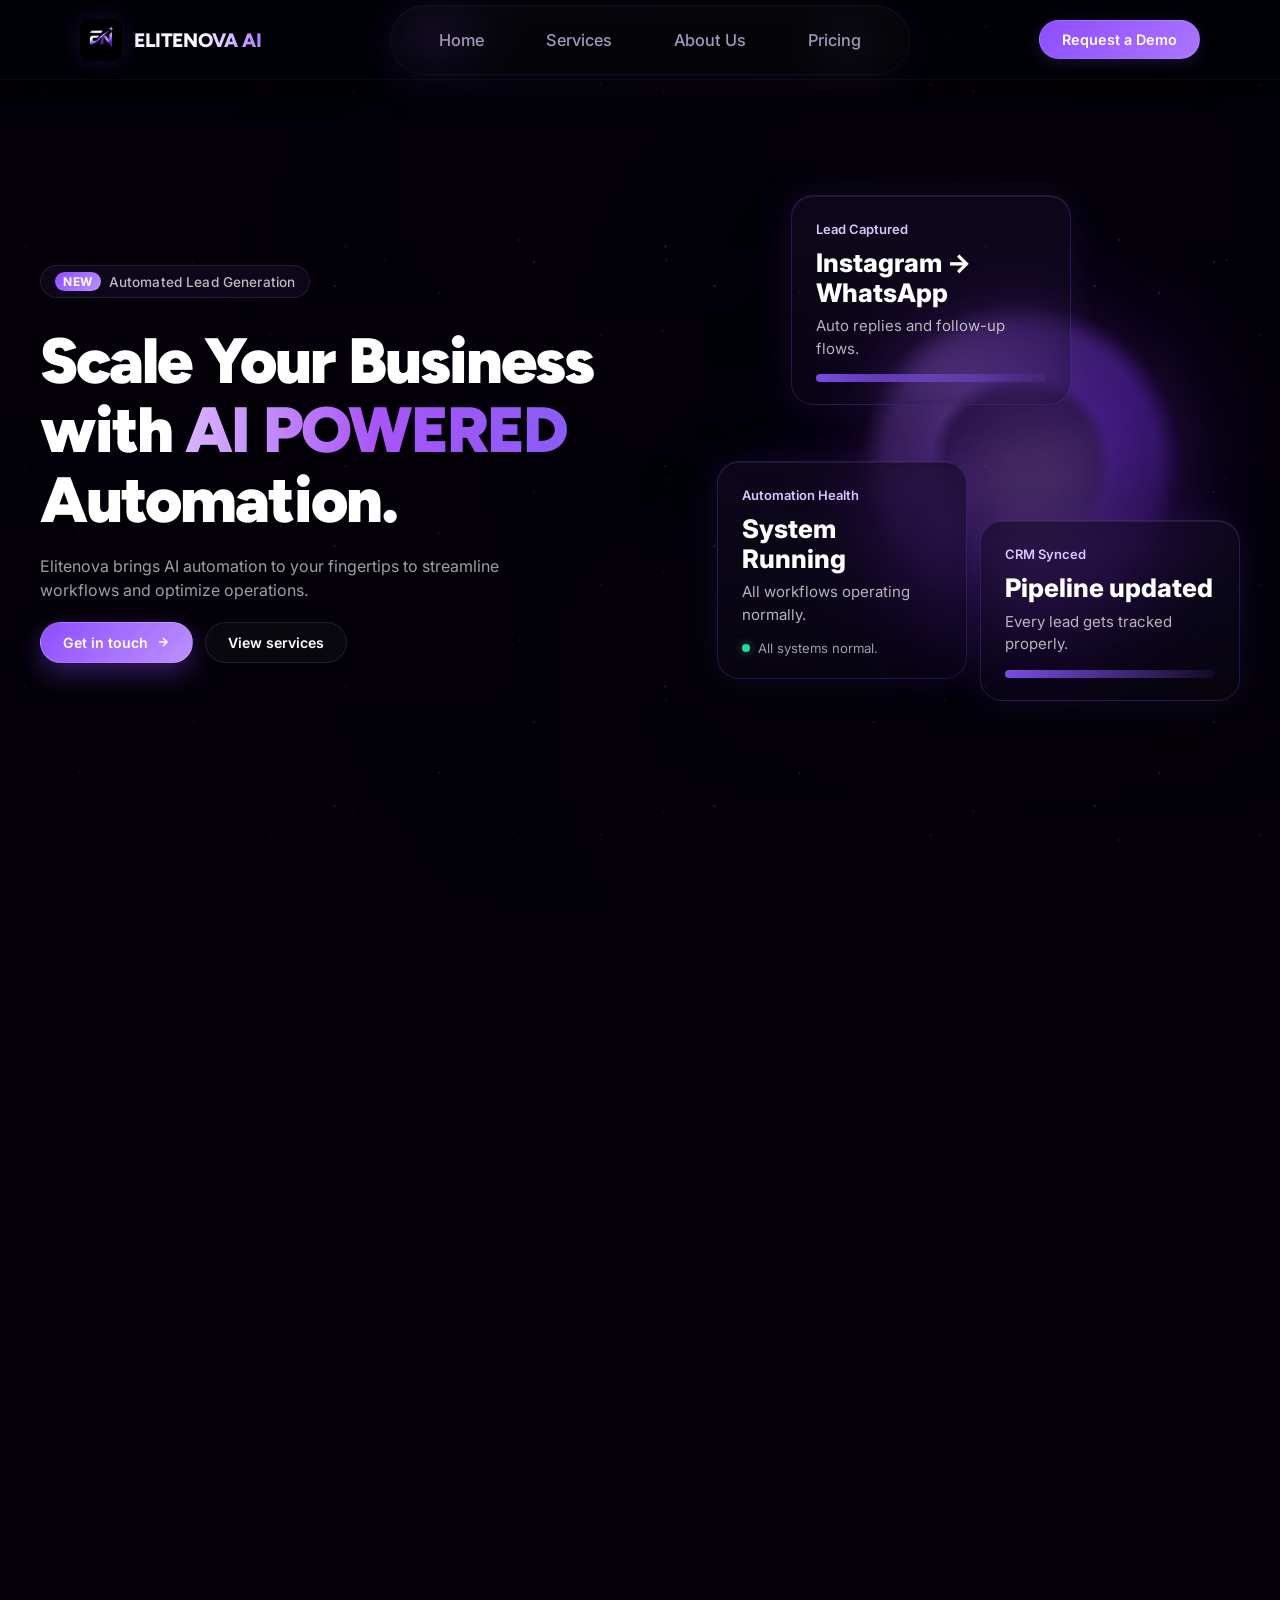
==== commit 1547b664: "finally it is all done" ====
--- a/index.html
+++ b/index.html
@@ -436,11 +436,9 @@
         <h2 class="cta-title">Unlock Next-Gen Efficiency</h2>
         <p class="cta-desc">Build custom integrations, and smart virtual assistants.<br> Book a demo today.</p>
         
-        <form class="cta-form" id="cta-form">
-          <input type="email" class="cta-input" placeholder="Enter your business email" required>
-          <button type="submit" class="cta-btn">Book Discovery Call</button>
-        </form>
-        <div class="cta-msg" id="cta-msg">Thank you! We will reach out shortly to schedule your call.</div>
+        <div class="cta-form">
+          <button type="button" class="cta-btn">Book a Free Discovery Call</button>
+        </div>
       </div>
     </section>
 
--- a/style.css
+++ b/style.css
@@ -1172,6 +1172,7 @@
   max-width: 480px;
   margin: 0 auto;
   display: flex;
+  justify-content: center;
   gap: 12px;
 }
 
@@ -1195,23 +1196,46 @@
 }
 
 .cta-btn {
+  display: inline-flex;
+  align-items: center;
+  justify-content: center;
+  position: relative;
+  isolation: isolate;
+  overflow: hidden;
   background: linear-gradient(135deg, var(--accent-silver), #d8bfff);
   color: #170b31;
   border: none;
   outline: none;
   font-weight: 700;
-  padding: 0 28px;
+  min-height: 64px;
+  padding: 18px 34px;
   border-radius: 99px;
   font-size: 0.95rem;
+  line-height: 1;
+  letter-spacing: 0.01em;
   cursor: pointer;
-  transition: var(--transition-smooth);
+  box-shadow: 0 10px 28px rgba(216, 191, 255, 0.18);
+  transition: transform 0.25s ease, box-shadow 0.25s ease, color 0.25s ease;
+}
+
+.cta-btn::before {
+  content: "";
+  position: absolute;
+  inset: 0;
+  z-index: -1;
+  background: linear-gradient(90deg, #7b2cff 0%, #8c3cff 35%, #b45cff 100%);
+  transform: translateX(-102%);
+  transition: transform 0.35s ease;
 }
 
 .cta-btn:hover {
-  background: linear-gradient(135deg, #ffffff, #c89dff);
-  color: #140827;
-  transform: translateY(-2px);
-  box-shadow: 0 5px 15px var(--accent-pink-glow);
+  color: #fff;
+  transform: translateY(-3px) scale(1.01);
+  box-shadow: 0 14px 34px rgba(223, 122, 254, 0.28);
+}
+
+.cta-btn:hover::before {
+  transform: translateX(0);
 }
 
 .cta-msg {
@@ -3026,4 +3050,4 @@
     flex-direction: column;
     gap: 10px;
   }
-}+}
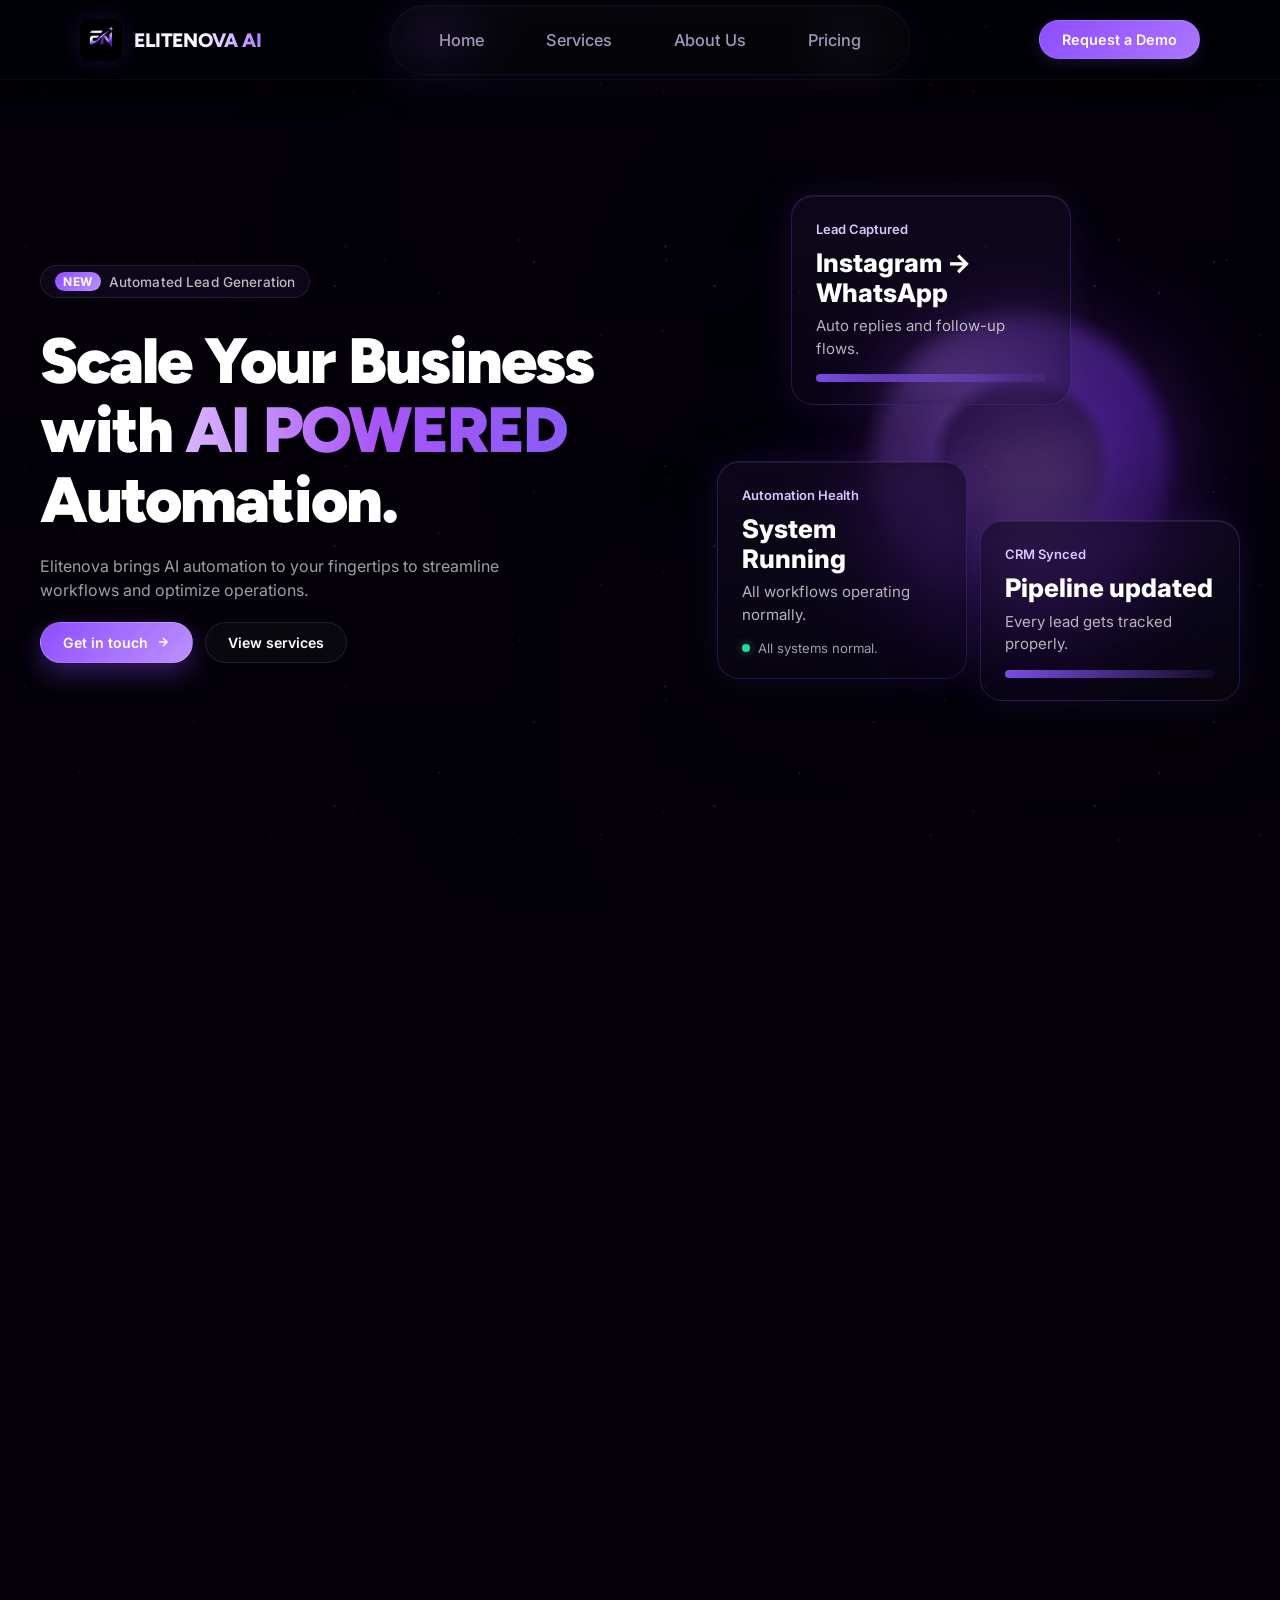
==== commit 470f2ce3: "fixed faq, added founder section" ====
--- a/index.html
+++ b/index.html
@@ -19,6 +19,8 @@
   
   <!-- CSS Stylesheet -->
   <link rel="stylesheet" href="./style.css">
+  <link href="https://fonts.googleapis.com/css2?family=Material+Symbols+Outlined:wght,FILL@100..700,0..1&display=swap"
+    rel="stylesheet">
   
   <!-- Three.js Import Map for ES Modules -->
   <script type="importmap">
@@ -428,6 +430,170 @@
       </div>
     </section>
 
+    <section id="faq" class="about-faq">
+      <div class="about-section-header reveal">
+        <span class="about-section-tag">FAQ</span>
+        <h2 class="about-section-title">Frequently Asked Questions</h2>
+        <p class="about-faq-subtitle">Everything you need to know about EliteNova AI and how we can help your business grow.</p>
+      </div>
+
+      <div class="about-faq-list">
+        <div class="about-faq-item reveal" style="transition-delay: 60ms;">
+          <button class="about-faq-question" id="faq-btn-1" aria-expanded="false" aria-controls="faq-answer-1">
+            <span class="about-faq-num">01</span>
+            <span class="about-faq-q-text">What does EliteNova AI actually do?</span>
+            <span class="about-faq-icon"><span class="material-symbols-outlined">add</span></span>
+          </button>
+          <div class="about-faq-answer" id="faq-answer-1" role="region" aria-labelledby="faq-btn-1">
+            <p>EliteNova AI builds automation systems that reply to leads, qualify prospects, answer FAQs, send follow-ups, and help businesses convert more customers automatically.</p>
+          </div>
+        </div>
+
+        <div class="about-faq-item reveal" style="transition-delay: 100ms;">
+          <button class="about-faq-question" id="faq-btn-2" aria-expanded="false" aria-controls="faq-answer-2">
+            <span class="about-faq-num">02</span>
+            <span class="about-faq-q-text">Which platforms do you support?</span>
+            <span class="about-faq-icon"><span class="material-symbols-outlined">add</span></span>
+          </button>
+          <div class="about-faq-answer" id="faq-answer-2" role="region" aria-labelledby="faq-btn-2">
+            <p>We support Instagram, WhatsApp, Facebook Messenger, and website chat systems depending on the business requirements.</p>
+          </div>
+        </div>
+
+        <div class="about-faq-item reveal" style="transition-delay: 140ms;">
+          <button class="about-faq-question" id="faq-btn-3" aria-expanded="false" aria-controls="faq-answer-3">
+            <span class="about-faq-num">03</span>
+            <span class="about-faq-q-text">Is this only for large businesses?</span>
+            <span class="about-faq-icon"><span class="material-symbols-outlined">add</span></span>
+          </button>
+          <div class="about-faq-answer" id="faq-answer-3" role="region" aria-labelledby="faq-btn-3">
+            <p>No. Our solutions work for gyms, clinics, coaches, local brands, service businesses, and growing companies.</p>
+          </div>
+        </div>
+
+        <div class="about-faq-item reveal" style="transition-delay: 180ms;">
+          <button class="about-faq-question" id="faq-btn-4" aria-expanded="false" aria-controls="faq-answer-4">
+            <span class="about-faq-num">04</span>
+            <span class="about-faq-q-text">Do I need technical knowledge?</span>
+            <span class="about-faq-icon"><span class="material-symbols-outlined">add</span></span>
+          </button>
+          <div class="about-faq-answer" id="faq-answer-4" role="region" aria-labelledby="faq-btn-4">
+            <p>No. We handle the setup and explain everything in a simple, easy-to-use format.</p>
+          </div>
+        </div>
+
+        <div class="about-faq-item reveal" style="transition-delay: 220ms;">
+          <button class="about-faq-question" id="faq-btn-5" aria-expanded="false" aria-controls="faq-answer-5">
+            <span class="about-faq-num">05</span>
+            <span class="about-faq-q-text">How quickly can we launch?</span>
+            <span class="about-faq-icon"><span class="material-symbols-outlined">add</span></span>
+          </button>
+          <div class="about-faq-answer" id="faq-answer-5" role="region" aria-labelledby="faq-btn-5">
+            <p>Most projects are launched within 3-7 days, depending on complexity and platform approvals.</p>
+          </div>
+        </div>
+
+        <div class="about-faq-item reveal" style="transition-delay: 260ms;">
+          <button class="about-faq-question" id="faq-btn-6" aria-expanded="false" aria-controls="faq-answer-6">
+            <span class="about-faq-num">06</span>
+            <span class="about-faq-q-text">Can the AI answer customers automatically?</span>
+            <span class="about-faq-icon"><span class="material-symbols-outlined">add</span></span>
+          </button>
+          <div class="about-faq-answer" id="faq-answer-6" role="region" aria-labelledby="faq-btn-6">
+            <p>Yes. The AI can respond instantly to common questions, qualify leads, and guide customers through conversations.</p>
+          </div>
+        </div>
+
+        <div class="about-faq-item reveal" style="transition-delay: 300ms;">
+          <button class="about-faq-question" id="faq-btn-7" aria-expanded="false" aria-controls="faq-answer-7">
+            <span class="about-faq-num">07</span>
+            <span class="about-faq-q-text">Does it work with WhatsApp?</span>
+            <span class="about-faq-icon"><span class="material-symbols-outlined">add</span></span>
+          </button>
+          <div class="about-faq-answer" id="faq-answer-7" role="region" aria-labelledby="faq-btn-7">
+            <p>Yes. We can integrate automation with WhatsApp Business where supported.</p>
+          </div>
+        </div>
+
+        <div class="about-faq-item reveal" style="transition-delay: 340ms;">
+          <button class="about-faq-question" id="faq-btn-8" aria-expanded="false" aria-controls="faq-answer-8">
+            <span class="about-faq-num">08</span>
+            <span class="about-faq-q-text">Will the AI sound robotic?</span>
+            <span class="about-faq-icon"><span class="material-symbols-outlined">add</span></span>
+          </button>
+          <div class="about-faq-answer" id="faq-answer-8" role="region" aria-labelledby="faq-btn-8">
+            <p>No. We customize responses to match your brand's tone and communication style.</p>
+          </div>
+        </div>
+
+        <div class="about-faq-item reveal" style="transition-delay: 380ms;">
+          <button class="about-faq-question" id="faq-btn-9" aria-expanded="false" aria-controls="faq-answer-9">
+            <span class="about-faq-num">09</span>
+            <span class="about-faq-q-text">Can I customize the responses?</span>
+            <span class="about-faq-icon"><span class="material-symbols-outlined">add</span></span>
+          </button>
+          <div class="about-faq-answer" id="faq-answer-9" role="region" aria-labelledby="faq-btn-9">
+            <p>Absolutely. Responses, workflows, offers, and messaging can all be tailored to your business.</p>
+          </div>
+        </div>
+
+        <div class="about-faq-item reveal" style="transition-delay: 420ms;">
+          <button class="about-faq-question" id="faq-btn-10" aria-expanded="false" aria-controls="faq-answer-10">
+            <span class="about-faq-num">10</span>
+            <span class="about-faq-q-text">What industries do you work with?</span>
+            <span class="about-faq-icon"><span class="material-symbols-outlined">add</span></span>
+          </button>
+          <div class="about-faq-answer" id="faq-answer-10" role="region" aria-labelledby="faq-btn-10">
+            <p>We work with gyms, coaches, real estate businesses, clinics, local services, e-commerce brands, and many others.</p>
+          </div>
+        </div>
+
+        <div class="about-faq-item reveal" style="transition-delay: 460ms;">
+          <button class="about-faq-question" id="faq-btn-11" aria-expanded="false" aria-controls="faq-answer-11">
+            <span class="about-faq-num">11</span>
+            <span class="about-faq-q-text">Is my customer data secure?</span>
+            <span class="about-faq-icon"><span class="material-symbols-outlined">add</span></span>
+          </button>
+          <div class="about-faq-answer" id="faq-answer-11" role="region" aria-labelledby="faq-btn-11">
+            <p>Yes. We follow industry-standard security practices and only use necessary information for automation.</p>
+          </div>
+        </div>
+
+        <div class="about-faq-item reveal" style="transition-delay: 500ms;">
+          <button class="about-faq-question" id="faq-btn-12" aria-expanded="false" aria-controls="faq-answer-12">
+            <span class="about-faq-num">12</span>
+            <span class="about-faq-q-text">Do you provide support after setup?</span>
+            <span class="about-faq-icon"><span class="material-symbols-outlined">add</span></span>
+          </button>
+          <div class="about-faq-answer" id="faq-answer-12" role="region" aria-labelledby="faq-btn-12">
+            <p>Yes. Ongoing support and optimization are included according to your selected plan.</p>
+          </div>
+        </div>
+
+        <div class="about-faq-item reveal" style="transition-delay: 540ms;">
+          <button class="about-faq-question" id="faq-btn-13" aria-expanded="false" aria-controls="faq-answer-13">
+            <span class="about-faq-num">13</span>
+            <span class="about-faq-q-text">Is there a free trial?</span>
+            <span class="about-faq-icon"><span class="material-symbols-outlined">add</span></span>
+          </button>
+          <div class="about-faq-answer" id="faq-answer-13" role="region" aria-labelledby="faq-btn-13">
+            <p>Yes. We offer a 15-day free trial so businesses can experience the automation before committing.</p>
+          </div>
+        </div>
+
+        <div class="about-faq-item reveal" style="transition-delay: 580ms;">
+          <button class="about-faq-question" id="faq-btn-14" aria-expanded="false" aria-controls="faq-answer-14">
+            <span class="about-faq-num">14</span>
+            <span class="about-faq-q-text">What happens after the free trial?</span>
+            <span class="about-faq-icon"><span class="material-symbols-outlined">add</span></span>
+          </button>
+          <div class="about-faq-answer" id="faq-answer-14" role="region" aria-labelledby="faq-btn-14">
+            <p>If the automation is helping your business, you continue on a monthly plan. If it isn't the right fit, there is no obligation to continue.</p>
+          </div>
+        </div>
+      </div>
+    </section>
+
     <!-- Call To Action Section -->
     <section class="cta-section" id="cta">
       <div class="cta-box reveal">
--- a/style.css
+++ b/style.css
@@ -2546,9 +2546,326 @@
   box-shadow: 0 10px 30px rgba(94, 31, 167, 0.32);
 }
 
+.about-section-header {
+  text-align: center;
+  margin: 0 auto 38px;
+  max-width: 760px;
+}
+
+.about-section-tag {
+  display: inline-flex;
+  align-items: center;
+  justify-content: center;
+  margin-bottom: 14px;
+  padding: 7px 14px;
+  border-radius: 999px;
+  background: rgba(139, 92, 246, 0.14);
+  border: 1px solid rgba(139, 92, 246, 0.24);
+  color: #c4b5fd;
+  font-size: 0.74rem;
+  font-weight: 700;
+  letter-spacing: 0.14em;
+  text-transform: uppercase;
+}
+
+.about-section-title {
+  font-family: var(--font-heading);
+  font-size: clamp(2rem, 4vw, 3rem);
+  font-weight: 800;
+  line-height: 1.06;
+  letter-spacing: -0.04em;
+  color: #fff;
+}
+
+.about-faq {
+  padding: 96px 40px 100px;
+  max-width: 860px;
+  margin: 0 auto;
+}
+
+.about-faq-subtitle {
+  font-size: 1rem;
+  line-height: 1.6;
+  color: rgba(255, 255, 255, 0.48);
+  max-width: 520px;
+  margin: 14px auto 0;
+  text-align: center;
+}
+
+.about-faq-list {
+  display: flex;
+  flex-direction: column;
+  gap: 12px;
+}
+
+.about-faq-item {
+  border-radius: 16px;
+  background: linear-gradient(180deg, rgba(18, 10, 32, 0.65), rgba(10, 6, 20, 0.45));
+  border: 1px solid rgba(139, 92, 246, 0.1);
+  overflow: hidden;
+  transition:
+    border-color 0.4s ease,
+    box-shadow 0.4s ease,
+    background 0.4s ease;
+}
+
+.about-faq-item:hover {
+  border-color: rgba(139, 92, 246, 0.25);
+  box-shadow: 0 4px 24px rgba(139, 92, 246, 0.08);
+}
+
+.about-faq-item.open {
+  border-color: rgba(139, 92, 246, 0.35);
+  box-shadow:
+    0 8px 32px rgba(139, 92, 246, 0.12),
+    inset 0 1px 0 rgba(167, 139, 250, 0.08);
+  background: linear-gradient(180deg, rgba(24, 14, 42, 0.78), rgba(14, 8, 26, 0.58));
+}
+
+.about-faq-question {
+  width: 100%;
+  display: flex;
+  align-items: center;
+  gap: 16px;
+  padding: 22px 24px;
+  background: none;
+  border: none;
+  cursor: pointer;
+  color: #fff;
+  font-family: var(--font-heading);
+  text-align: left;
+  transition: background 0.3s ease;
+}
+
+.about-faq-question:hover {
+  background: rgba(139, 92, 246, 0.04);
+}
+
+.about-faq-question:focus-visible {
+  outline: 2px solid rgba(167, 139, 250, 0.6);
+  outline-offset: -2px;
+  border-radius: 16px;
+}
+
+.about-faq-num {
+  font-family: var(--font-heading);
+  font-size: 0.78rem;
+  font-weight: 700;
+  color: rgba(167, 139, 250, 0.5);
+  letter-spacing: 0.04em;
+  min-width: 26px;
+  flex-shrink: 0;
+  transition: color 0.35s ease;
+}
+
+.about-faq-item:hover .about-faq-num,
+.about-faq-item.open .about-faq-num {
+  color: #a78bfa;
+}
+
+.about-faq-q-text {
+  flex: 1;
+  font-size: 1.02rem;
+  font-weight: 650;
+  line-height: 1.4;
+  letter-spacing: -0.01em;
+}
+
+.about-faq-icon {
+  display: flex;
+  align-items: center;
+  justify-content: center;
+  width: 36px;
+  height: 36px;
+  border-radius: 50%;
+  background: rgba(139, 92, 246, 0.08);
+  border: 1px solid rgba(139, 92, 246, 0.18);
+  flex-shrink: 0;
+  transition:
+    background 0.35s ease,
+    border-color 0.35s ease,
+    box-shadow 0.35s ease,
+    transform 0.4s cubic-bezier(0.16, 1, 0.3, 1);
+}
+
+.about-faq-icon .material-symbols-outlined {
+  font-size: 20px;
+  color: #c4b5fd;
+  transition: transform 0.4s cubic-bezier(0.16, 1, 0.3, 1), color 0.35s ease;
+}
+
+.about-faq-item:hover .about-faq-icon {
+  background: rgba(139, 92, 246, 0.14);
+  border-color: rgba(167, 139, 250, 0.35);
+}
+
+.about-faq-item.open .about-faq-icon {
+  background: rgba(139, 92, 246, 0.22);
+  border-color: rgba(167, 139, 250, 0.5);
+  box-shadow: 0 0 16px rgba(139, 92, 246, 0.2);
+}
+
+.about-faq-item.open .about-faq-icon .material-symbols-outlined {
+  transform: rotate(45deg);
+  color: #ddd6fe;
+}
+
+.about-faq-answer {
+  max-height: 0;
+  overflow: hidden;
+  transition: max-height 0.5s cubic-bezier(0.16, 1, 0.3, 1), opacity 0.4s ease;
+  opacity: 0;
+}
+
+.about-faq-item.open .about-faq-answer {
+  opacity: 1;
+}
+
+.about-faq-answer p {
+  padding: 0 24px 22px 66px;
+  font-size: 0.92rem;
+  line-height: 1.7;
+  color: rgba(255, 255, 255, 0.55);
+}
+
 @media (max-width: 768px) {
   .hero.hero--services {
     padding: 128px 20px 72px;
+  }
+
+  .about-faq {
+    padding: 64px 20px 72px;
+  }
+
+  .about-faq .about-section-title {
+    font-size: clamp(1.55rem, 5vw, 2.2rem);
+  }
+
+  .about-faq-subtitle {
+    font-size: 0.9rem;
+    max-width: 100%;
+    padding: 0 8px;
+  }
+
+  .about-faq-list {
+    gap: 10px;
+  }
+
+  .about-faq-item {
+    border-radius: 14px;
+  }
+
+  .about-faq-question {
+    padding: 18px 16px;
+    gap: 12px;
+  }
+
+  .about-faq-q-text {
+    font-size: 0.92rem;
+  }
+
+  .about-faq-answer p {
+    padding: 0 16px 18px 54px;
+    font-size: 0.86rem;
+  }
+
+  .about-faq-icon {
+    width: 32px;
+    height: 32px;
+  }
+
+  .about-faq-icon .material-symbols-outlined {
+    font-size: 18px;
+  }
+}
+
+@media (max-width: 480px) {
+  .about-faq {
+    padding: 56px 16px 64px;
+  }
+
+  .about-faq .about-section-title {
+    font-size: 1.45rem;
+  }
+
+  .about-faq-subtitle {
+    font-size: 0.84rem;
+    margin-top: 10px;
+  }
+
+  .about-faq-list {
+    gap: 8px;
+  }
+
+  .about-faq-item {
+    border-radius: 12px;
+  }
+
+  .about-faq-question {
+    padding: 16px 14px;
+    gap: 10px;
+  }
+
+  .about-faq-num {
+    display: none;
+  }
+
+  .about-faq-q-text {
+    font-size: 0.88rem;
+    line-height: 1.35;
+  }
+
+  .about-faq-answer p {
+    padding: 0 14px 16px 14px;
+    font-size: 0.84rem;
+    line-height: 1.65;
+  }
+
+  .about-faq-icon {
+    width: 30px;
+    height: 30px;
+  }
+
+  .about-faq-icon .material-symbols-outlined {
+    font-size: 16px;
+  }
+}
+
+@media (max-width: 360px) {
+  .about-faq {
+    padding: 48px 12px 56px;
+  }
+
+  .about-faq .about-section-title {
+    font-size: 1.3rem;
+  }
+
+  .about-faq-subtitle {
+    font-size: 0.8rem;
+  }
+
+  .about-faq-question {
+    padding: 14px 12px;
+    gap: 8px;
+  }
+
+  .about-faq-q-text {
+    font-size: 0.82rem;
+    word-break: break-word;
+  }
+
+  .about-faq-answer p {
+    padding: 0 12px 14px 12px;
+    font-size: 0.8rem;
+  }
+
+  .about-faq-icon {
+    width: 28px;
+    height: 28px;
+  }
+
+  .about-faq-icon .material-symbols-outlined {
+    font-size: 15px;
   }
 }
 
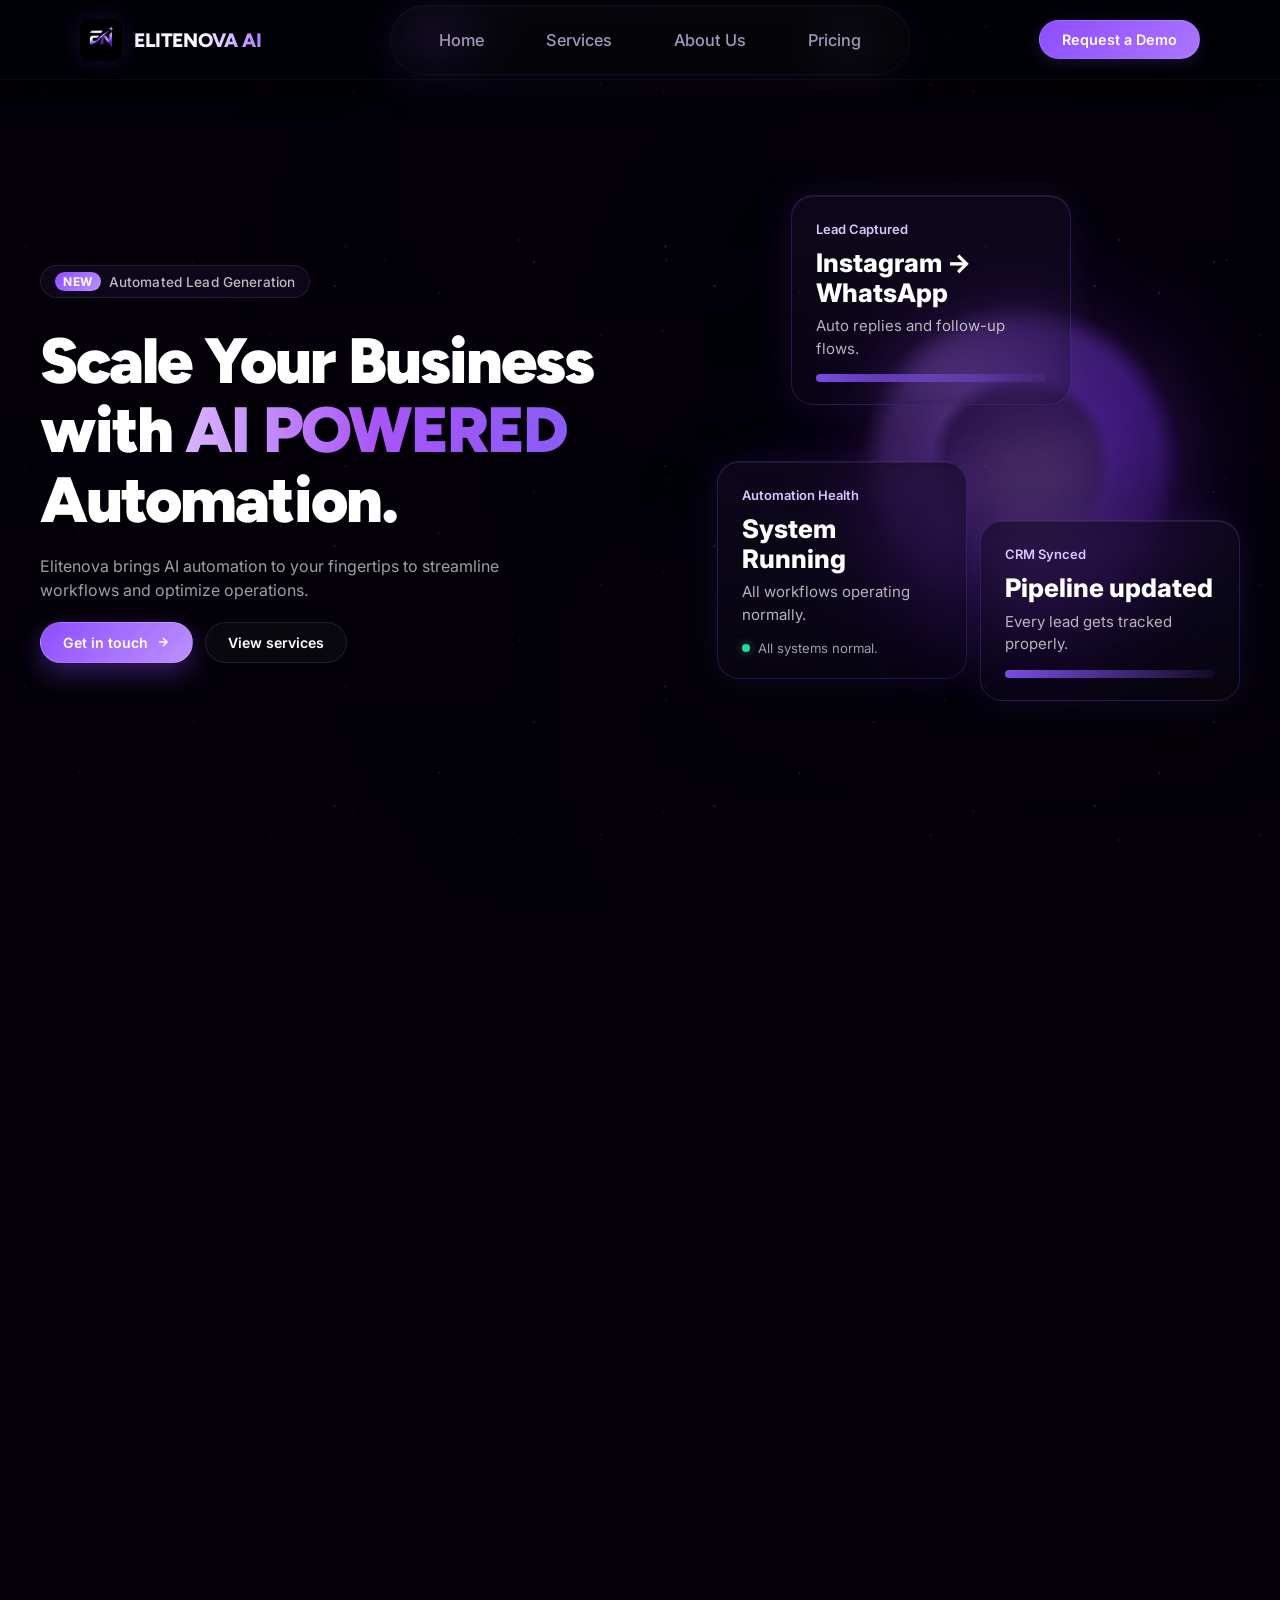
==== commit bf7f476d: "added problems and why section" ====
--- a/index.html
+++ b/index.html
@@ -283,105 +283,164 @@
         
       </div>
     </section>
-    <!-- WHY ELITENOVA AI? Bento Grid (Uiverse-style cards) - inserted below Capabilities -->
-    <section class="why-section reveal" id="why">
-      <div class="why-header">
-        <div class="bento-badge">WHY ELITENOVA AI?</div>
-        <h2 class="why-title">Why choose Elitenova</h2>
-        <p class="why-sub">Save time, convert more leads, and scale support with intelligent automation built for modern teams.</p>
-      </div>
-
-      <div class="bento-grid">
-        <!-- Card: Save Time Through Automation (Large) -->
-        <div class="card card--lg reveal" tabindex="0">
-          <div class="card__border"></div>
-          <div class="card_title__container">
-            <span class="card_title">Save Time Through Automation</span>
-            <p class="card_paragraph">Automate repetitive workflows so teams focus on high-value work.</p>
-          </div>
-          <hr class="line" />
-          <ul class="card__list">
-            <li class="card__list_item"><span class="check">[✓]</span><span class="list_text">Automate workflows</span></li>
-            <li class="card__list_item"><span class="check">[✓]</span><span class="list_text">Reduce manual tasks</span></li>
-            <li class="card__list_item"><span class="check">[✓]</span><span class="list_text">Faster time-to-value</span></li>
-          </ul>
-          <button class="button">Book a Call</button>
-        </div>
-
-        <!-- Card: Never Miss A Lead (Medium) -->
-        <div class="card card--md reveal" tabindex="0">
-          <div class="card__border"></div>
-          <div class="card_title__container">
-            <span class="card_title">Never Miss A Lead</span>
-            <p class="card_paragraph">Centralize capture and routing so prospects are followed up instantly.</p>
-          </div>
-          <hr class="line" />
-          <ul class="card__list">
-            <li class="card__list_item"><span class="check">[✓]</span><span class="list_text">Centralized lead capture</span></li>
-            <li class="card__list_item"><span class="check">[✓]</span><span class="list_text">Instant routing</span></li>
-            <li class="card__list_item"><span class="check">[✓]</span><span class="list_text">Auto follow-ups</span></li>
-          </ul>
-          <button class="button">Book a Call</button>
-        </div>
-
-        <!-- Card: Improve Customer Response Speed (Medium) -->
-        <div class="card card--md reveal" tabindex="0">
-          <div class="card__border"></div>
-          <div class="card_title__container">
-            <span class="card_title">Improve Customer Response Speed</span>
-            <p class="card_paragraph">Instant automated replies and smart routing improve satisfaction.</p>
-          </div>
-          <hr class="line" />
-          <ul class="card__list">
-            <li class="card__list_item"><span class="check">[✓]</span><span class="list_text">Instant replies</span></li>
-            <li class="card__list_item"><span class="check">[✓]</span><span class="list_text">Smart routing</span></li>
-            <li class="card__list_item"><span class="check">[✓]</span><span class="list_text">24/7 engagement</span></li>
-          </ul>
-          <button class="button">Book a Call</button>
-        </div>
-
-        <!-- Card: Reduce Manual Work (Small) -->
-        <div class="card card--sm reveal" tabindex="0">
-          <div class="card__border"></div>
-          <div class="card_title__container">
-            <span class="card_title">Reduce Manual Work</span>
-            <p class="card_paragraph">Automations replace tedious tasks with reliable processes.</p>
-          </div>
-          <hr class="line" />
-          <ul class="card__list">
-            <li class="card__list_item"><span class="check">[✓]</span><span class="list_text">Eliminate repetitive tasks</span></li>
-            <li class="card__list_item"><span class="check">[✓]</span><span class="list_text">Reliable processes</span></li>
-          </ul>
-          <button class="button">Book a Call</button>
-        </div>
-
-        <!-- Card: Scale Support & Increase Conversions (Small) -->
-        <div class="card card--sm reveal" tabindex="0">
-          <div class="card__border"></div>
-          <div class="card_title__container">
-            <span class="card_title">Scale Support & Increase Conversions</span>
-            <p class="card_paragraph">Smart assistants handle routine queries while personalized nudges lift conversion rates.</p>
-          </div>
-          <hr class="line" />
-          <ul class="card__list">
-            <li class="card__list_item"><span class="check">[✓]</span><span class="list_text">Smart assistants</span></li>
-            <li class="card__list_item"><span class="check">[✓]</span><span class="list_text">Personalized nudges</span></li>
-          </ul>
-          <button class="button">Book a Call</button>
-        </div>
-
-        <!-- Card: Extras / small promo (Medium) -->
-        <div class="card card--md reveal" tabindex="0">
-          <div class="card__border"></div>
-          <div class="card_title__container">
-            <span class="card_title">Increase Conversions</span>
-            <p class="card_paragraph">Convert more visitors with timely contextual nudges and smart routing.</p>
-          </div>
-          <hr class="line" />
-          <ul class="card__list">
-            <li class="card__list_item"><span class="check">[✓]</span><span class="list_text">Higher conversion rates</span></li>
-          </ul>
-          <button class="button">Book a Call</button>
+
+    <!-- What Problems We Solve -->
+    <section class="problems-section" id="problems">
+      <div class="problems-header reveal">
+        <div class="problems-tag">
+          <span class="problems-tag-line" aria-hidden="true"></span>
+          <span class="problems-tag-text">OUR FOCUS</span>
+          <span class="problems-tag-line" aria-hidden="true"></span>
+        </div>
+        <h2 class="problems-title">What <span class="problems-title-accent">Problems</span> We Solve</h2>
+        <p class="problems-subtitle">We help businesses eliminate bottlenecks, respond faster, and never miss an opportunity.</p>
+      </div>
+
+      <div class="problems-grid">
+        <article class="problem-card reveal" style="transition-delay: 60ms;">
+          <span class="problem-card-num" aria-hidden="true">01</span>
+          <div class="problem-card-icon" aria-hidden="true">
+            <svg viewBox="0 0 24 24" fill="none" stroke="currentColor" stroke-width="1.75" stroke-linecap="round" stroke-linejoin="round">
+              <circle cx="12" cy="13" r="7"/>
+              <path d="M12 13V9"/>
+              <path d="M12 13l3 2"/>
+              <path d="M5 4l1.5 2"/>
+              <path d="M19 4l-1.5 2"/>
+            </svg>
+          </div>
+          <h3 class="problem-card-title">Slow Customer Responses</h3>
+          <p class="problem-card-desc">Delayed replies lead to frustrated customers and lost opportunities.</p>
+          <span class="problem-card-dots" aria-hidden="true"></span>
+        </article>
+
+        <article class="problem-card reveal" style="transition-delay: 120ms;">
+          <span class="problem-card-num" aria-hidden="true">02</span>
+          <div class="problem-card-icon" aria-hidden="true">
+            <svg viewBox="0 0 24 24" fill="none" stroke="currentColor" stroke-width="1.75" stroke-linecap="round" stroke-linejoin="round">
+              <circle cx="12" cy="8" r="3.5"/>
+              <path d="M6 20v-1a4 4 0 0 1 4-4h4a4 4 0 0 1 4 4v1"/>
+              <path d="M18 6l2 2"/>
+              <path d="M20 6l-2 2"/>
+            </svg>
+          </div>
+          <h3 class="problem-card-title">Missed Leads</h3>
+          <p class="problem-card-desc">Leads slip through the cracks when responses are late or inconsistent.</p>
+          <span class="problem-card-dots" aria-hidden="true"></span>
+        </article>
+
+        <article class="problem-card reveal" style="transition-delay: 180ms;">
+          <span class="problem-card-num" aria-hidden="true">03</span>
+          <div class="problem-card-icon" aria-hidden="true">
+            <svg viewBox="0 0 24 24" fill="none" stroke="currentColor" stroke-width="1.75" stroke-linecap="round" stroke-linejoin="round">
+              <path d="M12 4C7.03 4 3 7.58 3 12c0 2.12.94 4.03 2.43 5.36L4 22l4.64-2.23C9.68 20.83 10.32 21 11 21c4.97 0 9-3.58 9-8s-4.03-8-9-8z"/>
+              <circle cx="8.5" cy="12" r="0.75" fill="currentColor" stroke="none"/>
+              <circle cx="12" cy="12" r="0.75" fill="currentColor" stroke="none"/>
+              <circle cx="15.5" cy="12" r="0.75" fill="currentColor" stroke="none"/>
+            </svg>
+          </div>
+          <h3 class="problem-card-title">Repetitive Customer Questions</h3>
+          <p class="problem-card-desc">Answering the same questions consumes time and slows down growth.</p>
+          <span class="problem-card-dots" aria-hidden="true"></span>
+        </article>
+
+        <article class="problem-card reveal" style="transition-delay: 240ms;">
+          <span class="problem-card-num" aria-hidden="true">04</span>
+          <div class="problem-card-icon" aria-hidden="true">
+            <svg viewBox="0 0 24 24" fill="none" stroke="currentColor" stroke-width="1.75" stroke-linecap="round" stroke-linejoin="round">
+              <rect x="4" y="5" width="16" height="15" rx="2"/>
+              <path d="M8 3v4"/>
+              <path d="M16 3v4"/>
+              <path d="M4 10h16"/>
+              <circle cx="16" cy="16" r="3"/>
+              <path d="M16 14.5v3"/>
+              <path d="M16 16h1.5"/>
+            </svg>
+          </div>
+          <h3 class="problem-card-title">Manual Appointment Booking</h3>
+          <p class="problem-card-desc">Back-and-forth scheduling wastes time and creates a poor experience.</p>
+          <span class="problem-card-dots" aria-hidden="true"></span>
+        </article>
+
+        <article class="problem-card reveal" style="transition-delay: 300ms;">
+          <span class="problem-card-num" aria-hidden="true">05</span>
+          <div class="problem-card-icon" aria-hidden="true">
+            <svg viewBox="0 0 24 24" fill="none" stroke="currentColor" stroke-width="1.75" stroke-linecap="round" stroke-linejoin="round">
+              <path d="M21 12a9 9 0 0 0-9-9 9.75 9.75 0 0 0-6.74 2.74L3 8"/>
+              <path d="M3 3v5h5"/>
+              <path d="M3 12a9 9 0 0 0 9 9 9.75 9.75 0 0 0 6.74-2.74L21 16"/>
+              <path d="M16 21h5v-5"/>
+            </svg>
+          </div>
+          <h3 class="problem-card-title">Inconsistent Follow-Ups</h3>
+          <p class="problem-card-desc">Uneven follow-ups lead to cold leads and missed conversion chances.</p>
+          <span class="problem-card-dots" aria-hidden="true"></span>
+        </article>
+      </div>
+    </section>
+
+    <!-- WHY ELITENOVA AI? -->
+    <section class="why-section" id="why">
+      <div class="why-header reveal">
+        <span class="why-tag">— WHY ELITENOVA AI? —</span>
+        <h2 class="why-title">Why Businesses Choose <span class="why-title-accent">EliteNova AI</span></h2>
+        <span class="why-divider" aria-hidden="true"></span>
+      </div>
+
+      <div class="why-grid">
+        <div class="why-card reveal" style="transition-delay: 80ms;">
+          <div class="why-card-icon" aria-hidden="true">
+            <svg viewBox="0 0 24 24" fill="currentColor">
+              <path d="M12 3C7.03 3 3 6.58 3 11c0 2.12.94 4.03 2.43 5.36L4 21l5.14-2.48C10.68 18.83 11.32 19 12 19c4.97 0 9-3.58 9-8s-4.03-8-9-8z"/>
+              <circle cx="8.5" cy="11" r="1.3"/>
+              <circle cx="12" cy="11" r="1.3"/>
+              <circle cx="15.5" cy="11" r="1.3"/>
+            </svg>
+          </div>
+          <div class="why-card-body">
+            <h3 class="why-card-title">24/7 AI Responses</h3>
+            <span class="why-card-line" aria-hidden="true"></span>
+          </div>
+          <div class="why-card-dots" aria-hidden="true"></div>
+        </div>
+
+        <div class="why-card reveal" style="transition-delay: 160ms;">
+          <div class="why-card-icon" aria-hidden="true">
+            <svg viewBox="0 0 24 24" fill="currentColor">
+              <path d="M7 3v7c0 2.76 2.24 5 5 5s5-2.24 5-5V3h-2v7c0 1.66-1.34 3-3 3S9 11.66 9 10V3H7z"/>
+              <path d="M13.5 1.5L11 6h2.5l-1.5 3.5L16 4h-2.5l1-2.5z"/>
+            </svg>
+          </div>
+          <div class="why-card-body">
+            <h3 class="why-card-title">Faster Lead Capture</h3>
+            <span class="why-card-line" aria-hidden="true"></span>
+          </div>
+          <div class="why-card-dots" aria-hidden="true"></div>
+        </div>
+
+        <div class="why-card reveal" style="transition-delay: 240ms;">
+          <div class="why-card-icon" aria-hidden="true">
+            <svg viewBox="0 0 24 24" fill="currentColor">
+              <path d="M12 15.5A3.5 3.5 0 0 1 8.5 12 3.5 3.5 0 0 1 12 8.5a3.5 3.5 0 0 1 3.5 3.5 3.5 3.5 0 0 1-3.5 3.5zm7.43-2.53c.04-.32.07-.64.07-.97 0-.33-.03-.66-.07-1l2.11-1.63c.19-.15.24-.42.12-.64l-2-3.46c-.12-.22-.39-.31-.61-.22l-2.49 1c-.52-.39-1.06-.73-1.69-.98l-.37-2.65A.506.506 0 0 0 14 2h-4c-.25 0-.46.18-.5.42l-.37 2.65c-.63.25-1.17.59-1.69.98l-2.49-1c-.22-.09-.49 0-.61.22l-2 3.46c-.13.22-.07.49.12.64L4.57 11c-.04.34-.07.67-.07 1 0 .33.03.65.07.97l-2.11 1.66c-.19.15-.25.42-.12.64l2 3.46c.12.22.39.3.61.22l2.49-1.01c.52.4 1.06.74 1.69.99l.37 2.65c.04.24.25.42.5.42h4c.25 0 .46-.18.5-.42l.37-2.65c.63-.26 1.17-.59 1.69-.99l2.49 1.01c.22.08.49 0 .61-.22l2-3.46c.12-.22.07-.49-.12-.64l-2.11-1.66z"/>
+            </svg>
+          </div>
+          <div class="why-card-body">
+            <h3 class="why-card-title">Reduced Manual Work</h3>
+            <span class="why-card-line" aria-hidden="true"></span>
+          </div>
+          <div class="why-card-dots" aria-hidden="true"></div>
+        </div>
+
+        <div class="why-card reveal" style="transition-delay: 320ms;">
+          <div class="why-card-icon" aria-hidden="true">
+            <svg viewBox="0 0 24 24" fill="currentColor">
+              <path d="M16 11c1.66 0 2.99-1.34 2.99-3S17.66 5 16 5c-1.66 0-3 1.34-3 3s1.34 3 3 3zm-8 0c1.66 0 2.99-1.34 2.99-3S9.66 5 8 5C6.34 5 5 6.34 5 8s1.34 3 3 3zm0 2c-2.33 0-7 1.17-7 3.5V19h14v-2.5c0-2.33-4.67-3.5-7-3.5zm8 0c-.29 0-.62.02-.97.05 1.16.84 1.97 1.97 1.97 3.45V19h6v-2.5c0-2.33-4.67-3.5-7-3.5z"/>
+            </svg>
+          </div>
+          <div class="why-card-body">
+            <h3 class="why-card-title">Increased Customer Engagement</h3>
+            <span class="why-card-line" aria-hidden="true"></span>
+          </div>
+          <div class="why-card-dots" aria-hidden="true"></div>
         </div>
       </div>
     </section>
--- a/style.css
+++ b/style.css
@@ -1560,503 +1560,423 @@
   transform: translateY(0);
 }
 
-/* WHY ELITENOVA - Bento Grid */
-.why-section {
-  max-width: 1200px;
-  margin: 40px auto 80px auto;
-  padding: 40px 24px;
+/* What Problems We Solve */
+.problems-section {
+  max-width: 1280px;
+  margin: 0 auto;
+  padding: 100px 40px 40px;
   position: relative;
   z-index: 3;
 }
 
-.why-section .why-header {
+.problems-header {
   text-align: center;
-  margin-bottom: 28px
-}
-
-.why-section .why-title {
+  margin-bottom: 48px;
+}
+
+.problems-tag {
+  display: inline-flex;
+  align-items: center;
+  gap: 14px;
+  margin-bottom: 20px;
+}
+
+.problems-tag-line {
+  display: block;
+  width: 48px;
+  height: 1px;
+  background: linear-gradient(90deg, transparent, rgba(168, 85, 247, 0.7));
+}
+
+.problems-tag-line:last-child {
+  background: linear-gradient(90deg, rgba(168, 85, 247, 0.7), transparent);
+}
+
+.problems-tag-text {
+  color: #a78bfa;
+  font-size: 0.72rem;
+  font-weight: 600;
+  letter-spacing: 0.24em;
+  text-transform: uppercase;
+}
+
+.problems-title {
   font-family: var(--font-heading);
-  font-size: clamp(1.6rem, 2.6vw, 2.4rem);
+  font-size: clamp(1.85rem, 3.2vw, 2.75rem);
   font-weight: 800;
-  letter-spacing: -0.02em
-}
-
-.why-section .why-sub {
-  color: var(--text-muted);
-  margin-top: 8px
-}
-
-.bento-grid {
+  letter-spacing: -0.03em;
+  line-height: 1.15;
+  color: #fff;
+  margin-bottom: 16px;
+}
+
+.problems-title-accent {
+  color: #c4b5fd;
+}
+
+.problems-subtitle {
+  max-width: 520px;
+  margin: 0 auto;
+  font-size: 0.95rem;
+  line-height: 1.6;
+  color: rgba(255, 255, 255, 0.55);
+}
+
+.problems-grid {
   display: grid;
-  grid-template-columns: repeat(3, 1fr);
-  gap: 20px;
-  margin-top: 28px;
-}
-
-.bento-card {
-  background: linear-gradient(180deg, rgba(18, 10, 26, 0.56), rgba(12, 6, 20, 0.46));
-  border: 1px solid rgba(200, 170, 255, 0.06);
+  grid-template-columns: repeat(5, 1fr);
+  gap: 16px;
+}
+
+.problem-card {
+  position: relative;
+  display: flex;
+  flex-direction: column;
+  align-items: center;
+  text-align: center;
+  min-height: 300px;
+  padding: 28px 18px 32px;
   border-radius: 18px;
-  padding: 22px;
-  display: flex;
-  gap: 14px;
-  align-items: flex-start;
-  transition: transform 420ms cubic-bezier(.16, 1, .3, 1), box-shadow 320ms, border-color 320ms;
-  cursor: default;
-  backdrop-filter: blur(8px);
-}
-
-.bento-card:hover {
-  transform: translateY(-8px) scale(1.02);
-  box-shadow: 0 20px 60px rgba(129, 74, 200, 0.14);
-  border-color: rgba(223, 122, 254, 0.22)
-}
-
-.bento-icon {
-  width: 56px;
-  height: 56px;
-  border-radius: 12px;
+  background: linear-gradient(
+    180deg,
+    rgba(18, 8, 36, 0.65) 0%,
+    rgba(10, 4, 22, 0.52) 100%
+  );
+  border: 1px solid rgba(168, 85, 247, 0.14);
+  backdrop-filter: blur(14px);
+  -webkit-backdrop-filter: blur(14px);
+  overflow: hidden;
+  transition: border-color 0.35s ease, transform 0.35s ease, box-shadow 0.35s ease;
+}
+
+.problem-card::after {
+  content: '';
+  position: absolute;
+  left: 12%;
+  right: 12%;
+  bottom: 0;
+  height: 2px;
+  border-radius: 99px;
+  background: linear-gradient(90deg, transparent, #a855f7, transparent);
+  box-shadow: 0 0 18px rgba(168, 85, 247, 0.75);
+}
+
+.problem-card:hover {
+  border-color: rgba(168, 85, 247, 0.28);
+  transform: translateY(-4px);
+  box-shadow: 0 16px 48px rgba(141, 77, 255, 0.12);
+}
+
+.problem-card-num {
+  position: absolute;
+  top: 14px;
+  right: 16px;
+  font-family: var(--font-heading);
+  font-size: 2.4rem;
+  font-weight: 800;
+  line-height: 1;
+  color: rgba(168, 85, 247, 0.12);
+  letter-spacing: -0.04em;
+  pointer-events: none;
+  user-select: none;
+}
+
+.problem-card-icon {
+  position: relative;
+  width: 58px;
+  height: 58px;
+  margin-bottom: 22px;
+  border-radius: 50%;
   display: flex;
   align-items: center;
   justify-content: center;
-  flex: 0 0 56px;
-  background: linear-gradient(135deg, rgba(141, 77, 255, 0.14), rgba(217, 181, 255, 0.04));
-  border: 1px solid rgba(217, 181, 255, 0.06);
-  box-shadow: inset 0 2px 10px rgba(255, 255, 255, 0.02);
-}
-
-.bento-icon svg {
+  color: #fff;
+  background: radial-gradient(circle at 35% 30%, rgba(192, 132, 252, 0.45), rgba(124, 58, 237, 0.35) 55%, rgba(76, 29, 149, 0.5));
+  border: 1px solid rgba(192, 132, 252, 0.35);
+  box-shadow:
+    0 0 24px rgba(168, 85, 247, 0.35),
+    inset 0 0 12px rgba(255, 255, 255, 0.08);
+  z-index: 1;
+}
+
+.problem-card-icon svg {
+  width: 26px;
+  height: 26px;
+}
+
+.problem-card-title {
+  font-family: var(--font-heading);
+  font-size: 0.92rem;
+  font-weight: 700;
+  color: #fff;
+  line-height: 1.35;
+  margin: 0 0 12px;
+  z-index: 1;
+}
+
+.problem-card-desc {
+  font-size: 0.78rem;
+  line-height: 1.55;
+  color: rgba(255, 255, 255, 0.48);
+  margin: 0;
+  z-index: 1;
+}
+
+.problem-card-dots {
+  position: absolute;
+  right: 14px;
+  bottom: 18px;
   width: 28px;
   height: 28px;
-  stroke: currentColor;
-  fill: none
-}
-
-.bento-card:hover .bento-icon {
-  transform: scale(1.07);
-  box-shadow: 0 10px 30px rgba(141, 77, 255, 0.12);
-}
-
-.bento-card:hover .bento-icon svg {
-  stroke: #fff
-}
-
-.bento-content h4 {
-  margin: 0;
-  font-size: 1.02rem;
-  font-weight: 700;
+  background-image: radial-gradient(circle, rgba(168, 85, 247, 0.4) 1.2px, transparent 1.2px);
+  background-size: 7px 7px;
+  opacity: 0.5;
+  pointer-events: none;
+}
+
+@media (max-width: 1100px) {
+  .problems-grid {
+    grid-template-columns: repeat(3, 1fr);
+  }
+}
+
+@media (max-width: 768px) {
+  .problems-section {
+    padding: 72px 20px 24px;
+  }
+
+  .problems-grid {
+    grid-template-columns: repeat(2, 1fr);
+    gap: 14px;
+  }
+
+  .problem-card {
+    min-height: 260px;
+    padding: 24px 16px 28px;
+  }
+}
+
+@media (max-width: 480px) {
+  .problems-grid {
+    grid-template-columns: 1fr;
+    max-width: 340px;
+    margin: 0 auto;
+  }
+}
+
+/* WHY ELITENOVA AI */
+.why-section {
+  max-width: 1100px;
+  margin: 0 auto;
+  padding: 60px 40px 120px;
+  position: relative;
+  z-index: 3;
+}
+
+.why-header {
+  text-align: center;
+  margin-bottom: 52px;
+}
+
+.why-tag {
+  display: block;
+  color: #a78bfa;
+  font-size: 0.78rem;
+  font-weight: 600;
+  letter-spacing: 0.22em;
+  text-transform: uppercase;
+  margin-bottom: 18px;
+}
+
+.why-title {
   font-family: var(--font-heading);
-  color: var(--text-primary)
-}
-
-.bento-content p {
-  margin: 6px 0 0;
-  color: var(--text-muted);
-  font-size: 0.95rem
-}
-
-.bento-badge {
-  display: inline-flex;
-  gap: 8px;
-  align-items: center;
-  color: var(--accent-pink);
-  font-weight: 700;
-  font-size: 0.85rem
-}
-
-@media(max-width:992px) {
-  .bento-grid {
-    grid-template-columns: repeat(2, 1fr)
-  }
-}
-
-@media(max-width:640px) {
-  .bento-grid {
-    grid-template-columns: 1fr
-  }
-
-  .bento-card {
-    padding: 18px
-  }
-}
-
-/* micro interaction for focus via keyboard */
-.bento-card:focus {
-  outline: none;
-  box-shadow: 0 20px 60px rgba(141, 77, 255, 0.16);
-  transform: translateY(-8px)
-}
-
-/* Uiverse-style card adaptations (bento items) */
-.card {
-  position: relative;
-  display: flex;
-  flex-direction: column;
-  gap: 1rem;
-  padding: 1rem;
-  width: 100%;
-  background: linear-gradient(180deg, rgba(8, 4, 20, 0.6), rgba(12, 6, 26, 0.46));
-  border-radius: 1rem;
-  border: 1px solid rgba(200, 170, 255, 0.04);
-  box-shadow: 0 10px 30px rgba(0, 0, 0, 0.6), inset 0 -6px 18px rgba(255, 255, 255, 0.02);
-}
-
-.card__border {
-  position: absolute;
-  inset: 0;
-  border-radius: 1rem;
-  pointer-events: none;
-  box-shadow: inset 0 1px 0 rgba(255, 255, 255, 0.02);
-}
-
-.card_title__container {
-  z-index: 2
-}
-
-.card_title {
-  font-family: var(--font-heading);
+  font-size: clamp(1.85rem, 3.2vw, 2.75rem);
   font-weight: 800;
-  font-size: 1.05rem;
-  color: var(--text-primary);
-  display: block
-}
-
-.card_paragraph {
-  color: var(--text-muted);
-  margin-top: 6px;
-  font-size: 0.95rem
-}
-
-.line {
-  border: none;
-  height: 1px;
-  background: linear-gradient(90deg, rgba(255, 255, 255, 0.03), rgba(223, 122, 254, 0.06));
-  margin: 6px 0
-}
-
-.card__list {
-  list-style: none;
-  padding: 0;
-  margin: 0;
-  display: flex;
-  flex-direction: column;
-  gap: 10px
-}
-
-.card__list_item {
-  display: flex;
-  gap: 12px;
-  align-items: center;
-  color: var(--text-muted);
-  font-size: 0.95rem
-}
-
-.card__list_item .check {
-  width: 28px;
-  height: 28px;
-  display: inline-flex;
-  align-items: center;
-  justify-content: center;
-  background: linear-gradient(135deg, rgba(141, 77, 255, 0.12), rgba(217, 181, 255, 0.03));
-  border-radius: 8px;
-  color: var(--accent-pink);
-  font-weight: 700
-}
-
-.button {
-  margin-top: 10px;
-  align-self: flex-start;
-  padding: 10px 18px;
-  border-radius: 999px;
-  background: linear-gradient(135deg, var(--primary-purple), #be91ff);
-  border: 1px solid rgba(255, 255, 255, 0.06);
+  letter-spacing: -0.03em;
+  line-height: 1.15;
   color: #fff;
-  cursor: pointer
-}
-
-/* Grid sizing helpers using CSS grid-auto-flow dense for bento arrangement */
-.bento-grid {
+}
+
+.why-title-accent {
+  background: linear-gradient(90deg, #c084fc, #a855f7, #9333ea);
+  -webkit-background-clip: text;
+  background-clip: text;
+  -webkit-text-fill-color: transparent;
+  filter: drop-shadow(0 0 24px rgba(168, 85, 247, 0.45));
+}
+
+.why-divider {
+  display: block;
+  width: 56px;
+  height: 3px;
+  margin: 22px auto 0;
+  border-radius: 99px;
+  background: linear-gradient(90deg, transparent, #a855f7, transparent);
+  box-shadow: 0 0 16px rgba(168, 85, 247, 0.65);
+}
+
+.why-grid {
   display: grid;
-  grid-template-columns: repeat(12, 1fr);
-  grid-auto-rows: 1fr;
-  gap: 22px;
-  grid-auto-flow: dense
-}
-
-.card--lg {
-  grid-column: 1 / span 7;
-  grid-row: 1 / span 2
-}
-
-.card--md {
-  grid-column: auto / span 5;
-  grid-row: span 1
-}
-
-.card--sm {
-  grid-column: auto / span 4;
-  grid-row: span 1
-}
-
-/* Fallback simpler layout for narrow viewports */
-@media(max-width:1100px) {
-  .card--lg {
-    grid-column: 1 / -1;
-    grid-row: auto
-  }
-
-  .card--md {
-    grid-column: 1 / -1
-  }
-
-  .card--sm {
-    grid-column: 1 / -1
-  }
-
-  .bento-grid {
-    grid-template-columns: 1fr
-  }
-}
-
-@media(max-width:640px) {
-  .why-section {
-    padding: 24px 16px
-  }
-
-  .card {
-    padding: 14px
-  }
-}
-
-
-.card .card__border {
-  pointer-events: none;
-  position: absolute;
-  inset: -2px;
-  border-radius: 1rem;
-  background: linear-gradient(180deg, rgba(141, 77, 255, 0.08), rgba(217, 181, 255, 0.02));
-  z-index: 0
-}
-
-.card .card_title__container .card_title {
-  font-size: 1.02rem;
-  color: var(--text-primary);
-  font-weight: 700
-}
-
-.card .card_title__container .card_paragraph {
-  margin-top: 6px;
-  font-size: 0.95rem;
-  color: var(--text-muted)
-}
-
-.card .line {
-  width: 100%;
-  height: 1px;
-  background: linear-gradient(90deg, rgba(255, 255, 255, 0.02), rgba(141, 77, 255, 0.06));
-  border: none;
-  margin: 8px 0
-}
-
-.card .card__list {
-  display: flex;
-  flex-direction: column;
-  gap: 8px
-}
-
-.card .card__list .card__list_item {
-  display: flex;
-  align-items: center;
-  gap: 10px
-}
-
-.card .card__list .card__list_item .check {
-  display: flex;
-  align-items: center;
-  justify-content: center;
-  width: 28px;
-  height: 28px;
-  border-radius: 8px;
-  background: linear-gradient(135deg, var(--primary-purple), #c693ff);
-  color: #fff
-}
-
-.card .card__list .card__list_item .check_svg {
-  width: 14px;
-  height: 14px;
-  fill: #120015
-}
-
-.card .card__list .card__list_item .list_text {
-  font-size: 0.95rem;
-  color: var(--text-primary);
-  opacity: 0.95
-}
-
-.card .button {
-  cursor: pointer;
-  padding: 10px 12px;
-  width: 100%;
-  border-radius: 999px;
-  border: none;
-  font-weight: 700;
-  background: linear-gradient(135deg, var(--primary-purple), #b98cff);
-  color: #130722
-}
-
-/* ensure bento grid sizing for .card elements */
-.bento-grid .card {
-  width: 100%;
-  padding: 18px
-}
-
-/* Simplified layout for the WHY section: 3 columns, cards do not span multiple columns */
-.why-section .bento-grid {
-  grid-template-columns: repeat(3, 1fr);
-  grid-auto-rows: auto;
-  grid-auto-flow: row;
-  gap: 28px;
-}
-
-.why-section .bento-grid .card {
-  grid-column: auto !important;
-  grid-row: auto !important;
-}
-
-@media (max-width: 992px) {
-  .why-section .bento-grid {
-    grid-template-columns: repeat(2, 1fr);
-  }
-}
-
-@media (max-width: 640px) {
-  .why-section .bento-grid {
-    grid-template-columns: 1fr;
-  }
-}
-
-/* 3D hover effect scoped to WHY section cards (title pops forward) */
-.why-section .bento-grid {
-  perspective: 700px;
-}
-
-.why-section .bento-grid .card {
-  transform-style: preserve-3d;
-  will-change: transform;
-  transition: transform .48s cubic-bezier(0.2, 0.9, 0.18, 1), box-shadow .28s ease;
-  transform-origin: center center;
-}
-
-.why-section .bento-grid .card:hover {
-  transform: translateZ(18px) rotateX(6deg) rotateY(6deg);
-  box-shadow: 0 40px 120px rgba(0, 0, 0, 0.65);
-}
-
-.why-section .bento-grid .card .card_title {
-  transition: transform .48s cubic-bezier(0.2, 0.9, 0.18, 1);
-  transform: translateZ(0);
-}
-
-.why-section .bento-grid .card:hover .card_title {
-  transform: translateZ(48px);
-}
-
-/* Slightly deepen the inner content layer so the title feels in front */
-.why-section .bento-grid .card>* {
-  transform: translateZ(4px);
-}
-
-@media (max-width: 1100px) {
-  .why-section .bento-grid .card:hover {
-    transform: none;
-    box-shadow: none;
-  }
-
-  .why-section .bento-grid .card .card_title {
-    transform: none;
-  }
-}
-
-/* Glassy card visual + hover glow + moving sheen */
-.why-section .bento-grid .card {
-  position: relative;
-  background: linear-gradient(180deg, rgba(18, 10, 26, 0.68), rgba(12, 6, 20, 0.48));
-  border: 1px solid rgba(255, 255, 255, 0.04);
-  backdrop-filter: blur(10px);
-  -webkit-backdrop-filter: blur(10px);
+  grid-template-columns: repeat(2, 1fr);
+  gap: 24px;
+}
+
+.why-card {
+  position: relative;
+  display: flex;
+  align-items: center;
+  gap: 20px;
+  padding: 22px 24px;
+  border-radius: 20px;
+  background: linear-gradient(
+    180deg,
+    rgba(22, 10, 40, 0.72) 0%,
+    rgba(12, 5, 28, 0.58) 100%
+  );
+  border: 1px solid rgba(168, 85, 247, 0.22);
+  backdrop-filter: blur(14px);
+  -webkit-backdrop-filter: blur(14px);
+  box-shadow:
+    inset 0 1px 0 rgba(168, 85, 247, 0.45),
+    inset 0 -1px 0 rgba(168, 85, 247, 0.35),
+    0 8px 32px rgba(0, 0, 0, 0.45);
   overflow: hidden;
-}
-
-.why-section .bento-grid .card::before {
-  /* subtle inner vignette */
+  transition: border-color 0.35s ease, box-shadow 0.35s ease;
+}
+
+.why-card::before {
   content: '';
   position: absolute;
   inset: 0;
+  border-radius: inherit;
   pointer-events: none;
-  background: radial-gradient(600px 220px at 50% 30%, rgba(141, 77, 255, 0.06), rgba(0, 0, 0, 0) 40%);
-  mix-blend-mode: screen;
-}
-
-.why-section .bento-grid .card::after {
-  /* angled sheen that slides across on hover */
+  background: radial-gradient(
+    ellipse 80% 60% at 20% 50%,
+    rgba(168, 85, 247, 0.08),
+    transparent 70%
+  );
+}
+
+.why-card::after {
   content: '';
   position: absolute;
-  top: -120%;
-  left: -40%;
-  width: 60%;
-  height: 300%;
-  background: linear-gradient(120deg, rgba(255, 255, 255, 0.08), rgba(255, 255, 255, 0.02) 40%, rgba(255, 255, 255, 0));
-  transform: rotate(25deg) translateX(-60%);
-  transition: transform 0.85s cubic-bezier(.2, .8, .2, 1), opacity 0.6s;
-  opacity: 0.7;
+  inset: 0;
+  border-radius: inherit;
   pointer-events: none;
-}
-
-.why-section .bento-grid .card:hover::after {
-  transform: rotate(25deg) translateX(40%);
-  opacity: 1;
-}
-
-.why-section .bento-grid .card:hover {
-  box-shadow: 0 40px 120px rgba(141, 77, 255, 0.22), 0 6px 30px rgba(0, 0, 0, 0.6);
-  border-color: rgba(141, 77, 255, 0.18);
-}
-
-/* Replace check icons with simple square bullets */
-.why-section .bento-grid .card .card__list .card__list_item {
-  align-items: center;
-}
-
-.why-section .bento-grid .card .card__list .card__list_item .check {
-  display: inline-flex;
-  width: 18px;
-  height: 18px;
-  flex: 0 0 18px;
-  border-radius: 4px;
-  background: transparent;
-  border: 2px solid rgba(141, 77, 255, 0.7);
-  margin-right: 12px;
-  transition: background .28s ease, box-shadow .28s ease, border-color .28s ease;
-  color: transparent;
-  /* hide textual check fallback */
-  font-size: 0px;
-}
-
-.why-section .bento-grid .card:hover .card__list .card__list_item .check {
-  background: linear-gradient(135deg, rgba(141, 77, 255, 0.95), rgba(188, 121, 255, 0.9));
-  border-color: transparent;
-  box-shadow: 0 12px 30px rgba(141, 77, 255, 0.22);
-}
-
-/* Make list text stand out a bit more on hover */
-.why-section .bento-grid .card:hover .card__list .list_text {
-  color: var(--text-primary);
-}
-
-/* Ensure buttons keep visible above sheen */
-.why-section .bento-grid .card .button {
-  position: relative;
-  z-index: 3;
+  box-shadow:
+    inset 0 0 0 1px rgba(168, 85, 247, 0.08),
+    inset 12px 0 24px -12px rgba(168, 85, 247, 0.12),
+    inset -12px 0 24px -12px rgba(168, 85, 247, 0.12);
+}
+
+.why-card:hover {
+  border-color: rgba(168, 85, 247, 0.38);
+  box-shadow:
+    inset 0 1px 0 rgba(192, 132, 252, 0.55),
+    inset 0 -1px 0 rgba(192, 132, 252, 0.45),
+    0 12px 40px rgba(141, 77, 255, 0.18),
+    0 8px 32px rgba(0, 0, 0, 0.5);
+}
+
+.why-card-icon {
+  position: relative;
+  flex-shrink: 0;
+  width: 62px;
+  height: 62px;
+  border-radius: 50%;
+  display: flex;
+  align-items: center;
+  justify-content: center;
+  color: #a855f7;
+  border: 2px solid rgba(168, 85, 247, 0.55);
+  box-shadow:
+    0 0 20px rgba(168, 85, 247, 0.28),
+    inset 0 0 14px rgba(168, 85, 247, 0.12);
+  z-index: 1;
+}
+
+.why-card-icon::before {
+  content: '';
+  position: absolute;
+  inset: 5px;
+  border-radius: 50%;
+  border: 1px solid rgba(168, 85, 247, 0.35);
+  pointer-events: none;
+}
+
+.why-card-icon svg {
+  width: 26px;
+  height: 26px;
+  position: relative;
+  z-index: 1;
+}
+
+.why-card-body {
+  flex: 1;
+  min-width: 0;
+  z-index: 1;
+}
+
+.why-card-title {
+  font-family: var(--font-heading);
+  font-size: clamp(0.95rem, 1.4vw, 1.12rem);
+  font-weight: 700;
+  color: #fff;
+  letter-spacing: -0.01em;
+  line-height: 1.3;
+  margin: 0;
+}
+
+.why-card-line {
+  display: block;
+  width: 36px;
+  height: 2px;
+  margin-top: 10px;
+  border-radius: 99px;
+  background: linear-gradient(90deg, #a855f7, rgba(168, 85, 247, 0.3));
+  box-shadow: 0 0 8px rgba(168, 85, 247, 0.4);
+}
+
+.why-card-dots {
+  flex-shrink: 0;
+  width: 36px;
+  height: 52px;
+  margin-left: auto;
+  background-image: radial-gradient(circle, rgba(168, 85, 247, 0.45) 1.5px, transparent 1.5px);
+  background-size: 9px 9px;
+  opacity: 0.55;
+  z-index: 1;
+}
+
+@media (max-width: 768px) {
+  .why-section {
+    padding: 72px 20px 88px;
+  }
+
+  .why-grid {
+    grid-template-columns: 1fr;
+    gap: 18px;
+  }
+
+  .why-card {
+    padding: 20px 18px;
+    gap: 16px;
+  }
+
+  .why-card-icon {
+    width: 54px;
+    height: 54px;
+  }
+
+  .why-card-icon svg {
+    width: 22px;
+    height: 22px;
+  }
+
+  .why-card-dots {
+    width: 28px;
+    height: 44px;
+  }
 }
 
 
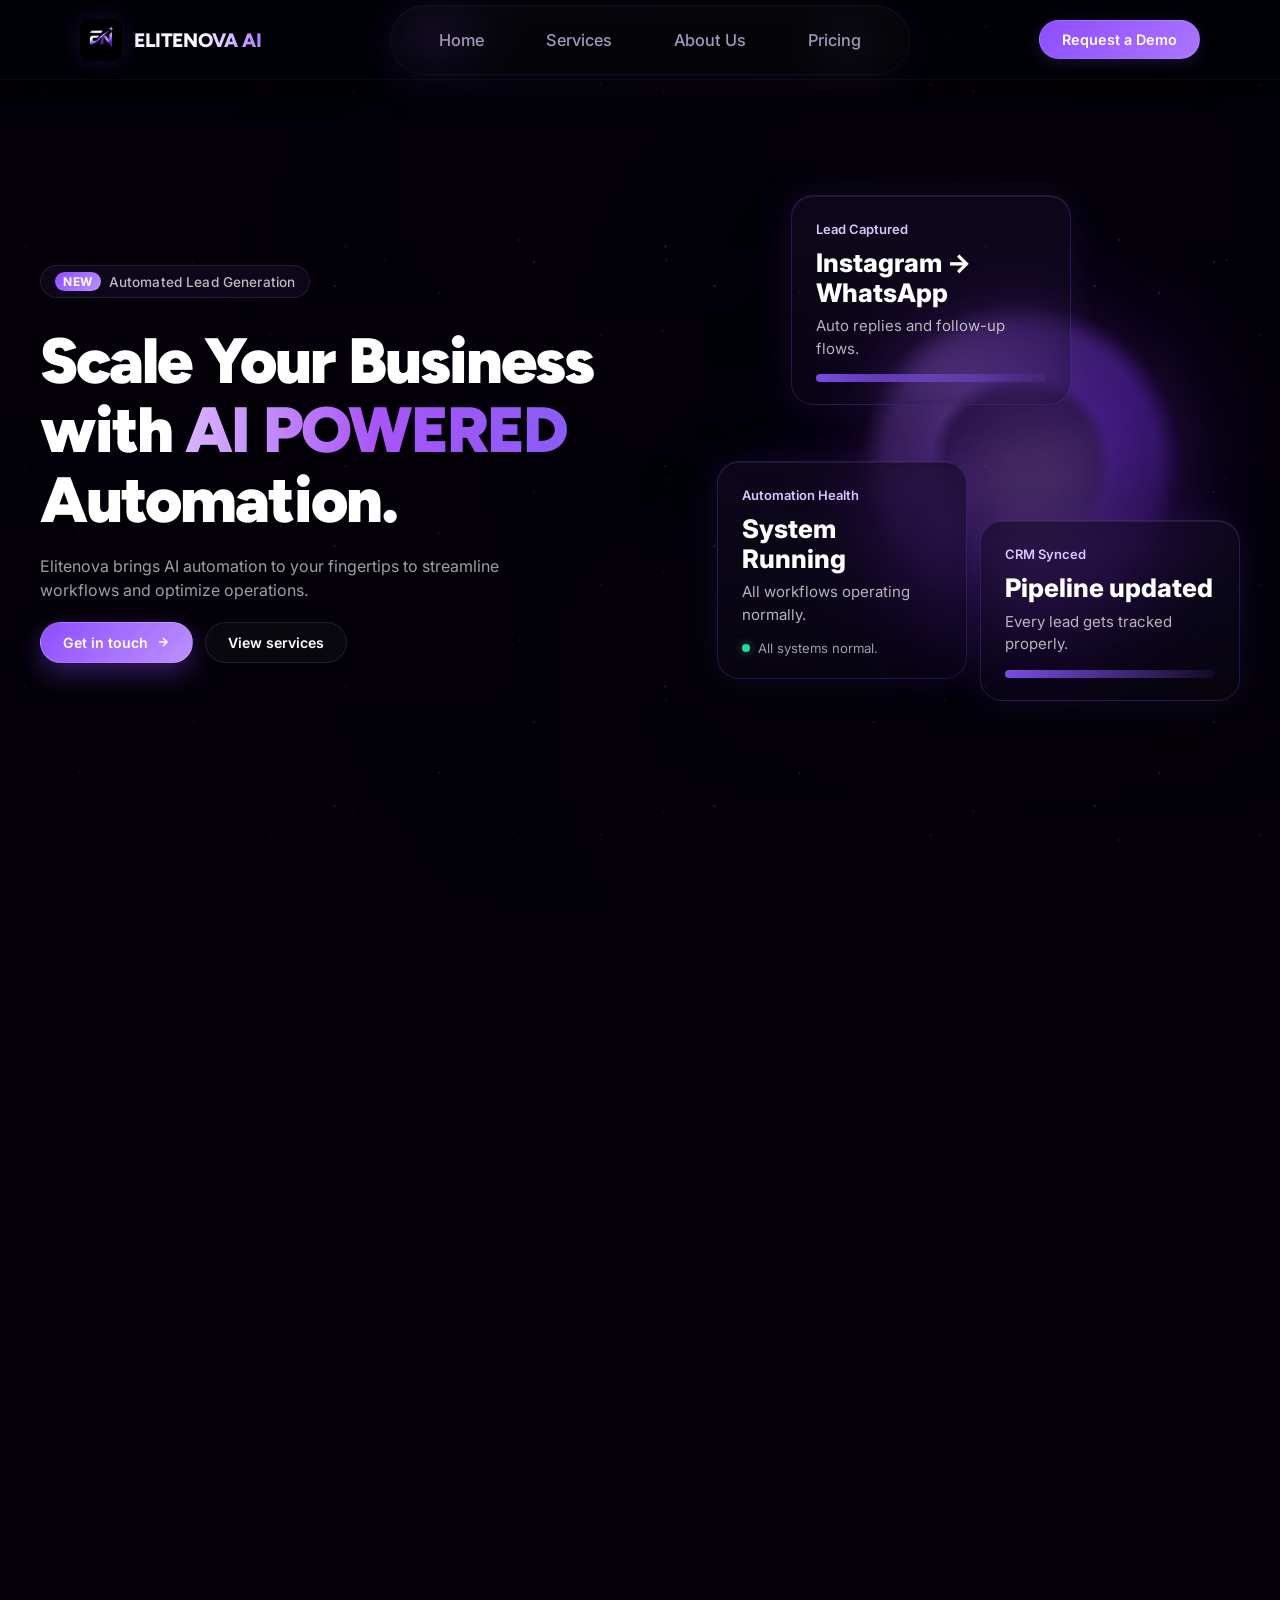
==== commit d539ead3: "removed a section" ====
--- a/index.html
+++ b/index.html
@@ -167,64 +167,7 @@
     <!-- WHY ELITENOVA AI? Bento Grid (Uiverse-style cards) - moved below Capabilities -->
     <!-- Section removed here; it will be re-inserted below the Capabilities section for a bento layout -->
 
-    <!-- Logo Ticker Section -->
-    <section class="ticker-section">
-      <div class="ticker-title">Powering operations for modern teams</div>
-      <div class="ticker-wrap">
-        <!-- Doubled items to ensure seamless loop -->
-        <div class="ticker-track">
-          <div class="ticker-item">
-            <svg viewBox="0 0 24 24" width="24" height="24"><path d="M12 2L2 7l10 5 10-5-10-5zM2 17l10 5 10-5M2 12l10 5 10-5" fill="none" stroke="currentColor" stroke-width="2" stroke-linecap="round" stroke-linejoin="round"/></svg>
-            VERTEX TECH
-          </div>
-          <div class="ticker-item">
-            <svg viewBox="0 0 24 24" width="24" height="24"><circle cx="12" cy="12" r="10" fill="none" stroke="currentColor" stroke-width="2"/><path d="M12 2a15.3 15.3 0 0 1 4 10 15.3 15.3 0 0 1-4 10 15.3 15.3 0 0 1-4-10 15.3 15.3 0 0 1 4-10z" fill="none" stroke="currentColor" stroke-width="2"/></svg>
-            ORBIT GLOBAL
-          </div>
-          <div class="ticker-item">
-            <svg viewBox="0 0 24 24" width="24" height="24"><polygon points="12 2 22 8.5 22 15.5 12 22 2 15.5 2 8.5" fill="none" stroke="currentColor" stroke-width="2" stroke-linejoin="round"/></svg>
-            SYNAPSE AI
-          </div>
-          <div class="ticker-item">
-            <svg viewBox="0 0 24 24" width="24" height="24"><path d="M18 3a3 3 0 0 0-3 3v12a3 3 0 0 0 3 3 3 3 0 0 0 3-3V6a3 3 0 0 0-3-3zM6 3a3 3 0 0 0-3 3v12a3 3 0 0 0 3 3 3 3 0 0 0 3-3V6a3 3 0 0 0-3-3z" fill="none" stroke="currentColor" stroke-width="2"/></svg>
-            ECHO PROTOCOL
-          </div>
-          <div class="ticker-item">
-            <svg viewBox="0 0 24 24" width="24" height="24"><path d="M4.5 16.5c-1.5 1.25-2.5 3-2.5 5.5h20c0-2.5-1-4.25-2.5-5.5S15 15 12 15s-6 .25-7.5 1.5z" fill="none" stroke="currentColor" stroke-width="2"/><circle cx="12" cy="6" r="4" fill="none" stroke="currentColor" stroke-width="2"/></svg>
-            NEXUS CORP
-          </div>
-          <div class="ticker-item">
-            <svg viewBox="0 0 24 24" width="24" height="24"><path d="M12 2L2 22h20L12 2z" fill="none" stroke="currentColor" stroke-width="2" stroke-linejoin="round"/></svg>
-            APEX MATRIX
-          </div>
-          <!-- Loop Duplication -->
-          <div class="ticker-item">
-            <svg viewBox="0 0 24 24" width="24" height="24"><path d="M12 2L2 7l10 5 10-5-10-5zM2 17l10 5 10-5M2 12l10 5 10-5" fill="none" stroke="currentColor" stroke-width="2" stroke-linecap="round" stroke-linejoin="round"/></svg>
-            VERTEX TECH
-          </div>
-          <div class="ticker-item">
-            <svg viewBox="0 0 24 24" width="24" height="24"><circle cx="12" cy="12" r="10" fill="none" stroke="currentColor" stroke-width="2"/><path d="M12 2a15.3 15.3 0 0 1 4 10 15.3 15.3 0 0 1-4 10 15.3 15.3 0 0 1-4-10 15.3 15.3 0 0 1 4-10z" fill="none" stroke="currentColor" stroke-width="2"/></svg>
-            ORBIT GLOBAL
-          </div>
-          <div class="ticker-item">
-            <svg viewBox="0 0 24 24" width="24" height="24"><polygon points="12 2 22 8.5 22 15.5 12 22 2 15.5 2 8.5" fill="none" stroke="currentColor" stroke-width="2" stroke-linejoin="round"/></svg>
-            SYNAPSE AI
-          </div>
-          <div class="ticker-item">
-            <svg viewBox="0 0 24 24" width="24" height="24"><path d="M18 3a3 3 0 0 0-3 3v12a3 3 0 0 0 3 3 3 3 0 0 0 3-3V6a3 3 0 0 0-3-3zM6 3a3 3 0 0 0-3 3v12a3 3 0 0 0 3 3 3 3 0 0 0 3-3V6a3 3 0 0 0-3-3z" fill="none" stroke="currentColor" stroke-width="2"/></svg>
-            ECHO PROTOCOL
-          </div>
-          <div class="ticker-item">
-            <svg viewBox="0 0 24 24" width="24" height="24"><path d="M4.5 16.5c-1.5 1.25-2.5 3-2.5 5.5h20c0-2.5-1-4.25-2.5-5.5S15 15 12 15s-6 .25-7.5 1.5z" fill="none" stroke="currentColor" stroke-width="2"/><circle cx="12" cy="6" r="4" fill="none" stroke="currentColor" stroke-width="2"/></svg>
-            NEXUS CORP
-          </div>
-          <div class="ticker-item">
-            <svg viewBox="0 0 24 24" width="24" height="24"><path d="M12 2L2 22h20L12 2z" fill="none" stroke="currentColor" stroke-width="2" stroke-linejoin="round"/></svg>
-            APEX MATRIX
-          </div>
-        </div>
-      </div>
-    </section>
+    
 
     <!-- Services / Features Grid Section -->
     <section class="features-section" id="features">
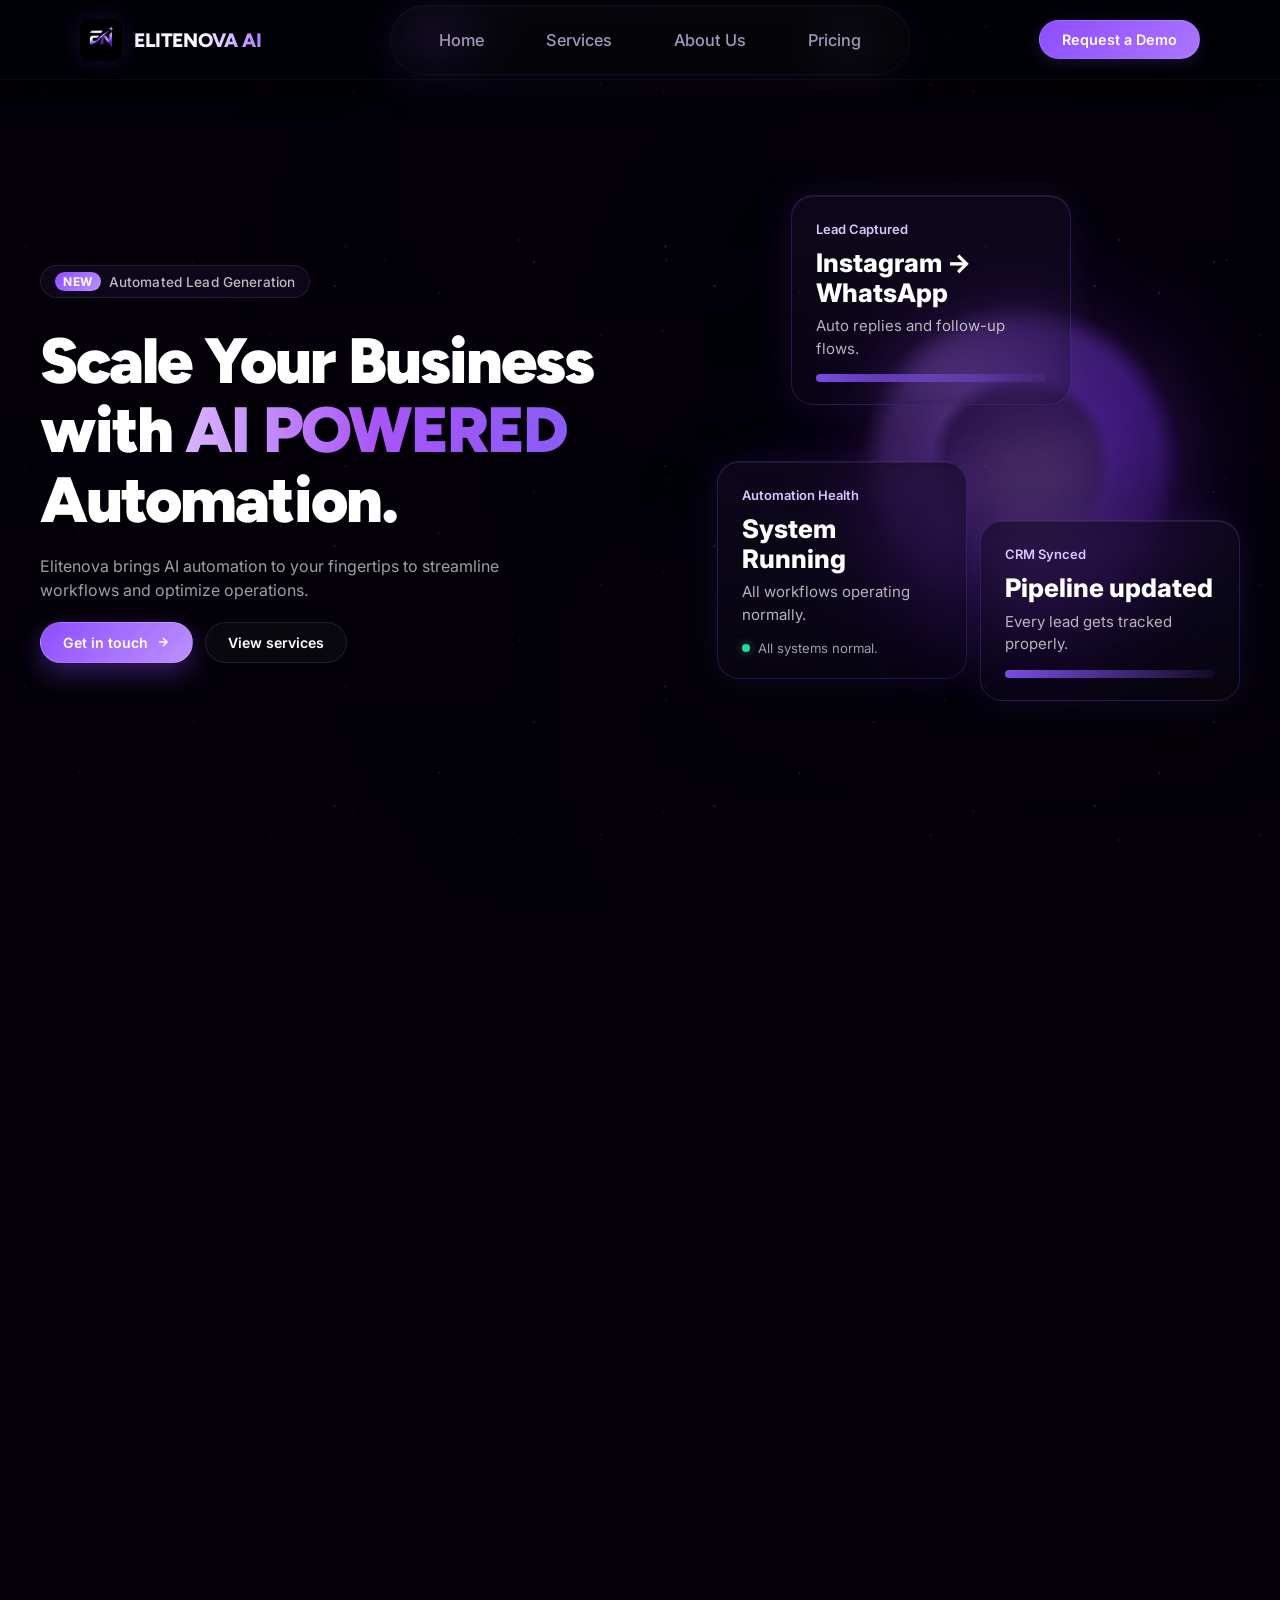
==== commit 1478e584: "fixed the site completely" ====
--- a/index.html
+++ b/index.html
@@ -81,17 +81,17 @@
     <!-- Header Navigation -->
     <header id="main-header">
       <div class="nav-container">
-        <a href="#" class="logo">
+        <a href="./index.html" class="logo">
           <img src="./assets/ELITENOVA-LOGO.jpeg" alt="Elitenova logo" class="logo-mark">
           <span class="logo-wordmark">ELITENOVA AI</span>
         </a>
         
         <div class="nav-pill">
           <ul class="nav-menu" id="nav-menu">
-            <li><a href="index.html" class="nav-link">Home</a></li>
-            <li><a href="services.html" class="nav-link">Services</a></li>
-            <li><a href="about.html" class="nav-link">About Us</a></li>
-            <li><a href="pricing.html" class="nav-link">Pricing</a></li>
+            <li><a href="./index.html" class="nav-link">Home</a></li>
+            <li><a href="./services/" class="nav-link">Services</a></li>
+            <li><a href="./about/" class="nav-link">About Us</a></li>
+            <li><a href="./pricing/" class="nav-link">Pricing</a></li>
             <li class="mobile-only"><a href="#cta" class="nav-cta-mobile">Request a Demo</a></li>
           </ul>
         </div>
@@ -432,170 +432,6 @@
       </div>
     </section>
 
-    <section id="faq" class="about-faq">
-      <div class="about-section-header reveal">
-        <span class="about-section-tag">FAQ</span>
-        <h2 class="about-section-title">Frequently Asked Questions</h2>
-        <p class="about-faq-subtitle">Everything you need to know about EliteNova AI and how we can help your business grow.</p>
-      </div>
-
-      <div class="about-faq-list">
-        <div class="about-faq-item reveal" style="transition-delay: 60ms;">
-          <button class="about-faq-question" id="faq-btn-1" aria-expanded="false" aria-controls="faq-answer-1">
-            <span class="about-faq-num">01</span>
-            <span class="about-faq-q-text">What does EliteNova AI actually do?</span>
-            <span class="about-faq-icon"><span class="material-symbols-outlined">add</span></span>
-          </button>
-          <div class="about-faq-answer" id="faq-answer-1" role="region" aria-labelledby="faq-btn-1">
-            <p>EliteNova AI builds automation systems that reply to leads, qualify prospects, answer FAQs, send follow-ups, and help businesses convert more customers automatically.</p>
-          </div>
-        </div>
-
-        <div class="about-faq-item reveal" style="transition-delay: 100ms;">
-          <button class="about-faq-question" id="faq-btn-2" aria-expanded="false" aria-controls="faq-answer-2">
-            <span class="about-faq-num">02</span>
-            <span class="about-faq-q-text">Which platforms do you support?</span>
-            <span class="about-faq-icon"><span class="material-symbols-outlined">add</span></span>
-          </button>
-          <div class="about-faq-answer" id="faq-answer-2" role="region" aria-labelledby="faq-btn-2">
-            <p>We support Instagram, WhatsApp, Facebook Messenger, and website chat systems depending on the business requirements.</p>
-          </div>
-        </div>
-
-        <div class="about-faq-item reveal" style="transition-delay: 140ms;">
-          <button class="about-faq-question" id="faq-btn-3" aria-expanded="false" aria-controls="faq-answer-3">
-            <span class="about-faq-num">03</span>
-            <span class="about-faq-q-text">Is this only for large businesses?</span>
-            <span class="about-faq-icon"><span class="material-symbols-outlined">add</span></span>
-          </button>
-          <div class="about-faq-answer" id="faq-answer-3" role="region" aria-labelledby="faq-btn-3">
-            <p>No. Our solutions work for gyms, clinics, coaches, local brands, service businesses, and growing companies.</p>
-          </div>
-        </div>
-
-        <div class="about-faq-item reveal" style="transition-delay: 180ms;">
-          <button class="about-faq-question" id="faq-btn-4" aria-expanded="false" aria-controls="faq-answer-4">
-            <span class="about-faq-num">04</span>
-            <span class="about-faq-q-text">Do I need technical knowledge?</span>
-            <span class="about-faq-icon"><span class="material-symbols-outlined">add</span></span>
-          </button>
-          <div class="about-faq-answer" id="faq-answer-4" role="region" aria-labelledby="faq-btn-4">
-            <p>No. We handle the setup and explain everything in a simple, easy-to-use format.</p>
-          </div>
-        </div>
-
-        <div class="about-faq-item reveal" style="transition-delay: 220ms;">
-          <button class="about-faq-question" id="faq-btn-5" aria-expanded="false" aria-controls="faq-answer-5">
-            <span class="about-faq-num">05</span>
-            <span class="about-faq-q-text">How quickly can we launch?</span>
-            <span class="about-faq-icon"><span class="material-symbols-outlined">add</span></span>
-          </button>
-          <div class="about-faq-answer" id="faq-answer-5" role="region" aria-labelledby="faq-btn-5">
-            <p>Most projects are launched within 3-7 days, depending on complexity and platform approvals.</p>
-          </div>
-        </div>
-
-        <div class="about-faq-item reveal" style="transition-delay: 260ms;">
-          <button class="about-faq-question" id="faq-btn-6" aria-expanded="false" aria-controls="faq-answer-6">
-            <span class="about-faq-num">06</span>
-            <span class="about-faq-q-text">Can the AI answer customers automatically?</span>
-            <span class="about-faq-icon"><span class="material-symbols-outlined">add</span></span>
-          </button>
-          <div class="about-faq-answer" id="faq-answer-6" role="region" aria-labelledby="faq-btn-6">
-            <p>Yes. The AI can respond instantly to common questions, qualify leads, and guide customers through conversations.</p>
-          </div>
-        </div>
-
-        <div class="about-faq-item reveal" style="transition-delay: 300ms;">
-          <button class="about-faq-question" id="faq-btn-7" aria-expanded="false" aria-controls="faq-answer-7">
-            <span class="about-faq-num">07</span>
-            <span class="about-faq-q-text">Does it work with WhatsApp?</span>
-            <span class="about-faq-icon"><span class="material-symbols-outlined">add</span></span>
-          </button>
-          <div class="about-faq-answer" id="faq-answer-7" role="region" aria-labelledby="faq-btn-7">
-            <p>Yes. We can integrate automation with WhatsApp Business where supported.</p>
-          </div>
-        </div>
-
-        <div class="about-faq-item reveal" style="transition-delay: 340ms;">
-          <button class="about-faq-question" id="faq-btn-8" aria-expanded="false" aria-controls="faq-answer-8">
-            <span class="about-faq-num">08</span>
-            <span class="about-faq-q-text">Will the AI sound robotic?</span>
-            <span class="about-faq-icon"><span class="material-symbols-outlined">add</span></span>
-          </button>
-          <div class="about-faq-answer" id="faq-answer-8" role="region" aria-labelledby="faq-btn-8">
-            <p>No. We customize responses to match your brand's tone and communication style.</p>
-          </div>
-        </div>
-
-        <div class="about-faq-item reveal" style="transition-delay: 380ms;">
-          <button class="about-faq-question" id="faq-btn-9" aria-expanded="false" aria-controls="faq-answer-9">
-            <span class="about-faq-num">09</span>
-            <span class="about-faq-q-text">Can I customize the responses?</span>
-            <span class="about-faq-icon"><span class="material-symbols-outlined">add</span></span>
-          </button>
-          <div class="about-faq-answer" id="faq-answer-9" role="region" aria-labelledby="faq-btn-9">
-            <p>Absolutely. Responses, workflows, offers, and messaging can all be tailored to your business.</p>
-          </div>
-        </div>
-
-        <div class="about-faq-item reveal" style="transition-delay: 420ms;">
-          <button class="about-faq-question" id="faq-btn-10" aria-expanded="false" aria-controls="faq-answer-10">
-            <span class="about-faq-num">10</span>
-            <span class="about-faq-q-text">What industries do you work with?</span>
-            <span class="about-faq-icon"><span class="material-symbols-outlined">add</span></span>
-          </button>
-          <div class="about-faq-answer" id="faq-answer-10" role="region" aria-labelledby="faq-btn-10">
-            <p>We work with gyms, coaches, real estate businesses, clinics, local services, e-commerce brands, and many others.</p>
-          </div>
-        </div>
-
-        <div class="about-faq-item reveal" style="transition-delay: 460ms;">
-          <button class="about-faq-question" id="faq-btn-11" aria-expanded="false" aria-controls="faq-answer-11">
-            <span class="about-faq-num">11</span>
-            <span class="about-faq-q-text">Is my customer data secure?</span>
-            <span class="about-faq-icon"><span class="material-symbols-outlined">add</span></span>
-          </button>
-          <div class="about-faq-answer" id="faq-answer-11" role="region" aria-labelledby="faq-btn-11">
-            <p>Yes. We follow industry-standard security practices and only use necessary information for automation.</p>
-          </div>
-        </div>
-
-        <div class="about-faq-item reveal" style="transition-delay: 500ms;">
-          <button class="about-faq-question" id="faq-btn-12" aria-expanded="false" aria-controls="faq-answer-12">
-            <span class="about-faq-num">12</span>
-            <span class="about-faq-q-text">Do you provide support after setup?</span>
-            <span class="about-faq-icon"><span class="material-symbols-outlined">add</span></span>
-          </button>
-          <div class="about-faq-answer" id="faq-answer-12" role="region" aria-labelledby="faq-btn-12">
-            <p>Yes. Ongoing support and optimization are included according to your selected plan.</p>
-          </div>
-        </div>
-
-        <div class="about-faq-item reveal" style="transition-delay: 540ms;">
-          <button class="about-faq-question" id="faq-btn-13" aria-expanded="false" aria-controls="faq-answer-13">
-            <span class="about-faq-num">13</span>
-            <span class="about-faq-q-text">Is there a free trial?</span>
-            <span class="about-faq-icon"><span class="material-symbols-outlined">add</span></span>
-          </button>
-          <div class="about-faq-answer" id="faq-answer-13" role="region" aria-labelledby="faq-btn-13">
-            <p>Yes. We offer a 15-day free trial so businesses can experience the automation before committing.</p>
-          </div>
-        </div>
-
-        <div class="about-faq-item reveal" style="transition-delay: 580ms;">
-          <button class="about-faq-question" id="faq-btn-14" aria-expanded="false" aria-controls="faq-answer-14">
-            <span class="about-faq-num">14</span>
-            <span class="about-faq-q-text">What happens after the free trial?</span>
-            <span class="about-faq-icon"><span class="material-symbols-outlined">add</span></span>
-          </button>
-          <div class="about-faq-answer" id="faq-answer-14" role="region" aria-labelledby="faq-btn-14">
-            <p>If the automation is helping your business, you continue on a monthly plan. If it isn't the right fit, there is no obligation to continue.</p>
-          </div>
-        </div>
-      </div>
-    </section>
-
     <!-- Call To Action Section -->
     <section class="cta-section" id="cta">
       <div class="cta-box reveal">
@@ -605,7 +441,9 @@
         <p class="cta-desc">Build custom integrations, and smart virtual assistants.<br> Book a demo today.</p>
         
         <div class="cta-form">
-          <button type="button" class="cta-btn">Book a Free Discovery Call</button>
+          <a href="https://wa.me/918796766540?text=Hi%20EliteNova%20AI,%20I'd%20like%20to%20book%20a%20Free%20Discovery%20Call.">
+            <button type="button" class="cta-btn">Book a Free Discovery Call</button>
+          </a> 
         </div>
       </div>
     </section>
--- a/style.css
+++ b/style.css
@@ -2608,10 +2608,14 @@
     transform 0.4s cubic-bezier(0.16, 1, 0.3, 1);
 }
 
-.about-faq-icon .material-symbols-outlined {
-  font-size: 20px;
-  color: #c4b5fd;
-  transition: transform 0.4s cubic-bezier(0.16, 1, 0.3, 1), color 0.35s ease;
+.about-faq-plus {
+  width: 18px;
+  height: 18px;
+  stroke: #c4b5fd;
+  stroke-width: 1.9;
+  stroke-linecap: round;
+  fill: none;
+  transition: transform 0.4s cubic-bezier(0.16, 1, 0.3, 1), stroke 0.35s ease;
 }
 
 .about-faq-item:hover .about-faq-icon {
@@ -2625,9 +2629,9 @@
   box-shadow: 0 0 16px rgba(139, 92, 246, 0.2);
 }
 
-.about-faq-item.open .about-faq-icon .material-symbols-outlined {
+.about-faq-item.open .about-faq-plus {
   transform: rotate(45deg);
-  color: #ddd6fe;
+  stroke: #ddd6fe;
 }
 
 .about-faq-answer {
@@ -2694,8 +2698,9 @@
     height: 32px;
   }
 
-  .about-faq-icon .material-symbols-outlined {
-    font-size: 18px;
+  .about-faq-plus {
+    width: 16px;
+    height: 16px;
   }
 }
 
@@ -2746,8 +2751,9 @@
     height: 30px;
   }
 
-  .about-faq-icon .material-symbols-outlined {
-    font-size: 16px;
+  .about-faq-plus {
+    width: 15px;
+    height: 15px;
   }
 }
 
@@ -2784,8 +2790,9 @@
     height: 28px;
   }
 
-  .about-faq-icon .material-symbols-outlined {
-    font-size: 15px;
+  .about-faq-plus {
+    width: 14px;
+    height: 14px;
   }
 }
 
